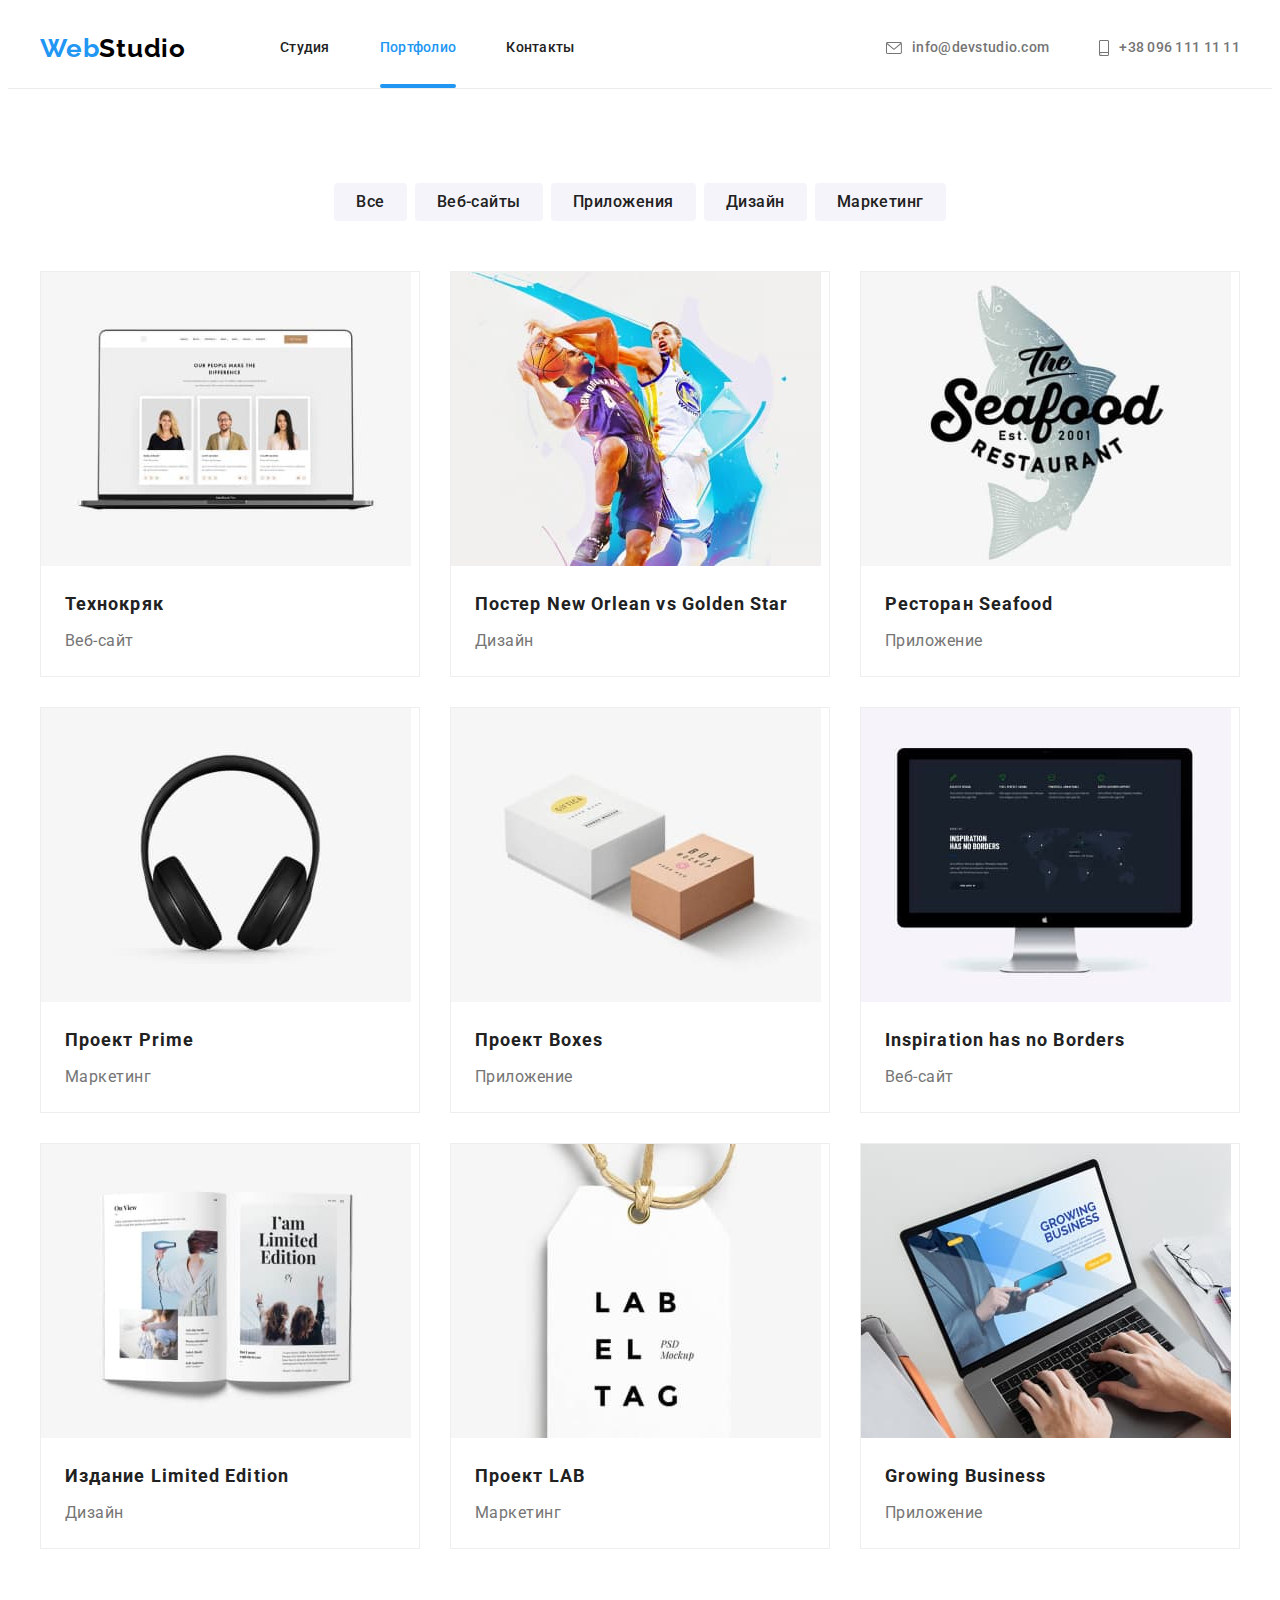
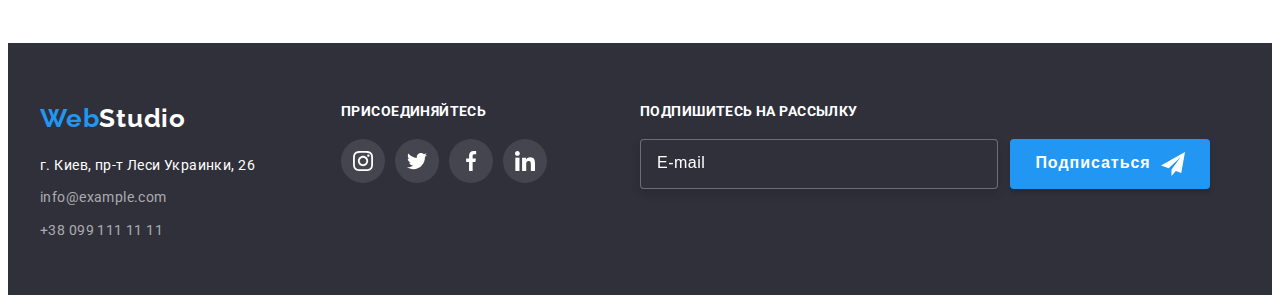
==== portfolio.html @ 01ce0e58 "перенесены данные с ДЗ 7 и добавлены изображения" ====
<!DOCTYPE html>
<html lang="ru">
  <head>
    <meta charset="UTF-8" />
    <meta http-equiv="X-UA-Compatible" content="IE=edge" />
    <meta name="viewport" content="width=device-width, initial-scale=1.0" />
    <title lang="en">WebStudio</title>
    <link rel="preconnect" href="https://fonts.gstatic.com" />
    <link
      href="https://fonts.googleapis.com/css2?family=Raleway:wght@700&family=Roboto:wght@400;500;700;900&display=swap"
      rel="stylesheet"
    />
    <link
      rel="stylesheet"
      href="https://cdnjs.cloudflare.com/ajax/libs/modern-normalize/1.0.0/modern-normalize.min.css"
      integrity="sha512-ISS7cAi1PEhQ8jnbJpJZMd29NlhNj4AWYyLOSp2CE/CsHxTCu+r+t0D2yoJudVrd0/8fTVPUVDzY5Tvli75u/g=="
      crossorigin="anonymous"
    />
    <link rel="stylesheet" href="./css/main.min.css">
  </head>
  <body>
    <!-- HEADER -->
    <header class="header">
      <div class="container header__container">
        <nav class="header__nav">
          <a class="logo header__logo link" href="./index.html" lang="en"
            ><span class="logo__first-part">Web</span>Studio</a
          >
          <ul class="menu">
            <li class="menu__item list">
              <a class="menu__link link" href="./index.html">Студия</a>
            </li>
            <li class="menu__item list">
              <a class="menu__link link current" href="./portfolio.html"
                >Портфолио</a
              >
            </li>
            <li class="menu__item list">
              <a class="menu__link link" href="#">Контакты</a>
            </li>
          </ul>
        </nav>
        <ul class="header__contact">
          <li class="header__contact-item list">
            <a class="header__contact-link link" href="mailto:info@devstudio.com">
              <svg class="header__contact-icon envelope">
                <use href="./images/icons.svg#envelope"></use>
              </svg>
              info@devstudio.com</a
            >
          </li>
          <li class="header__contact-item list">
            <a class="header__contact-link link" href="tel:+380961111111">
              <svg class="header__contact-icon smartphone">
                <use href="./images/icons.svg#smartphone"></use>
              </svg>
              +38 096 111 11 11</a
            >
          </li>
        </ul>
      </div>
    </header>

    <main>
      <!--PORTFOLIO-->
      <section class="portfolio section">
        <div class="container">
          <h2 class="visually-hidden">Портфолио</h2>
          <ul class="portfolio__filter list">
            <li class="portfolio__item">
              <button class="portfolio__button" type="button">Все</button>
            </li>
            <li class="portfolio__item">
              <button class="portfolio__button" type="button">Веб-сайты</button>
            </li>
            <li class="portfolio__item">
              <button class="portfolio__button" type="button">Приложения</button>
            </li>
            <li class="portfolio__item">
              <button class="portfolio__button" type="button">Дизайн</button>
            </li>
            <li class="portfolio__item">
              <button class="portfolio__button" type="button">Маркетинг</button>
            </li>
          </ul>

          <ul class="portfolio__portfolio-list list">
            <li class="portfolio__portfolio-item">
              <a href="#" class="potfolio__potfolio-link-wrapper link">
                <div class="potfolio__portfolio-img-wrapper">
                  <img
                    class="potfolio__portfolio-image"
                    src="./images/portfolio/portfolio-1.jpg"
                    alt="Фото сотрудников"
                  />
                  <p class="portfolio__overlay-portfolio">
                    Технокряк это современная площадка распространения
                    коронавируса. Компании используют эту платформу для
                    цифрового шпионажа и атак на защищённые сервера конкурентов
                  </p>
                </div>
                <div class="portfolio__portfolio-content">
                  <h3 class="portfolio__portfolio-title">Технокряк</h3>
                  <p class="portfolio__description">Веб-сайт</p>
                </div>
              </a>
            </li>
            <li class="portfolio__portfolio-item">
              <a href="#" class="potfolio__potfolio-link-wrapper link">
                <div class="potfolio__portfolio-img-wrapper">
                  <img
                    class="potfolio__portfolio-image"
                    src="./images/portfolio/portfolio-2.jpg"
                    alt="Двое парней играют в баскетбол"
                  />
                  <p class="portfolio__overlay-portfolio">
                    Технокряк это современная площадка распространения
                    коронавируса. Компании используют эту платформу для
                    цифрового шпионажа и атак на защищённые сервера конкурентов
                  </p>
                </div>
                <div class="portfolio__portfolio-content">
                  <h3 class="portfolio__portfolio-title">
                    Постер <span lang="en">New Orlean vs Golden Star</span>
                  </h3>
                  <p class="portfolio__description">Дизайн</p>
                </div>
              </a>
            </li>
            <li class="portfolio__portfolio-item">
              <a href="#" class="potfolio__potfolio-link-wrapper link">
                <div class="potfolio__portfolio-img-wrapper">
                  <img
                    class="potfolio__portfolio-image"
                    src="./images/portfolio/portfolio-3.jpg"
                    alt="Рыба"
                  />
                  <p class="portfolio__overlay-portfolio">
                    Технокряк это современная площадка распространения
                    коронавируса. Компании используют эту платформу для
                    цифрового шпионажа и атак на защищённые сервера конкурентов
                  </p>
                </div>
                <div class="portfolio__portfolio-content">
                  <h3 class="portfolio__portfolio-title">
                    Ресторан <span lang="en">Seafood</span>
                  </h3>
                  <p class="portfolio__description">Приложение</p>
                </div>
              </a>
            </li>
            <li class="portfolio__portfolio-item">
              <a href="#" class="potfolio__potfolio-link-wrapper link">
                <div class="potfolio__portfolio-img-wrapper">
                  <img
                    class="potfolio__portfolio-image"
                    src="./images/portfolio/portfolio-4.jpg"
                    alt="Наушники"
                  />
                  <p class="portfolio__overlay-portfolio">
                    Технокряк это современная площадка распространения
                    коронавируса. Компании используют эту платформу для
                    цифрового шпионажа и атак на защищённые сервера конкурентов
                  </p>
                </div>
                <div class="portfolio__portfolio-content">
                  <h3 class="portfolio__portfolio-title">
                    Проект <span lang="en">Prime</span>
                  </h3>
                  <p class="portfolio__description">Маркетинг</p>
                </div>
              </a>
            </li>
            <li class="portfolio__portfolio-item">
              <a href="#" class="potfolio__potfolio-link-wrapper link">
                <div class="potfolio__portfolio-img-wrapper">
                  <img
                    class="potfolio__portfolio-image"
                    src="./images/portfolio/portfolio-5.jpg"
                    alt="Коробки"
                  />
                  <p class="portfolio__overlay-portfolio">
                    Технокряк это современная площадка распространения
                    коронавируса. Компании используют эту платформу для
                    цифрового шпионажа и атак на защищённые сервера конкурентов
                  </p>
                </div>
                <div class="portfolio__portfolio-content">
                  <h3 class="portfolio__portfolio-title">
                    Проект <span lang="en">Boxes</span>
                  </h3>
                  <p class="portfolio__description">Приложение</p>
                </div>
              </a>
            </li>
            <li class="portfolio__portfolio-item">
              <a href="#" class="potfolio__potfolio-link-wrapper link">
                <div class="potfolio__portfolio-img-wrapper">
                  <img
                    class="potfolio__portfolio-image"
                    src="./images/portfolio/portfolio-6.jpg"
                    alt="Монитор"
                  />
                  <p class="portfolio__overlay-portfolio">
                    Технокряк это современная площадка распространения
                    коронавируса. Компании используют эту платформу для
                    цифрового шпионажа и атак на защищённые сервера конкурентов
                  </p>
                </div>
                <div class="portfolio__portfolio-content">
                  <h3 class="portfolio__portfolio-title" lang="en">
                    Inspiration has no Borders
                  </h3>
                  <p class="portfolio__description">Веб-сайт</p>
                </div>
              </a>
            </li>
            <li class="portfolio__portfolio-item">
              <a href="#" class="potfolio__potfolio-link-wrapper link">
                <div class="potfolio__portfolio-img-wrapper">
                  <img
                    class="potfolio__portfolio-image"
                    src="./images/portfolio/portfolio-7.jpg"
                    alt="Открытая книга"
                  />
                  <p class="portfolio__overlay-portfolio">
                    Технокряк это современная площадка распространения
                    коронавируса. Компании используют эту платформу для
                    цифрового шпионажа и атак на защищённые сервера конкурентов
                  </p>
                </div>
                <div class="portfolio__portfolio-content">
                  <h3 class="portfolio__portfolio-title">
                    Издание <span lang="en">Limited Edition</span>
                  </h3>
                  <p class="portfolio__description">Дизайн</p>
                </div>
              </a>
            </li>
            <li class="portfolio__portfolio-item">
              <a href="#" class="potfolio__potfolio-link-wrapper link">
                <div class="potfolio__portfolio-img-wrapper">
                  <img
                    class="potfolio__portfolio-image"
                    src="./images/portfolio/portfolio-8.jpg"
                    alt="Бирка"
                  />
                  <p class="portfolio__overlay-portfolio">
                    Технокряк это современная площадка распространения
                    коронавируса. Компании используют эту платформу для
                    цифрового шпионажа и атак на защищённые сервера конкурентов
                  </p>
                </div>
                <div class="portfolio__portfolio-content">
                  <h3 class="portfolio__portfolio-title">
                    Проект <span lang="en">LAB</span>
                  </h3>
                  <p class="portfolio__description">Маркетинг</p>
                </div>
              </a>
            </li>
            <li class="portfolio__portfolio-item">
              <a href="#" class="potfolio__potfolio-link-wrapper link">
                <div class="potfolio__portfolio-img-wrapper">
                  <img
                    class="potfolio__portfolio-image"
                    src="./images/portfolio/portfolio-9.jpg"
                    alt="Ноутбук"
                  />
                  <p class="portfolio__overlay-portfolio">
                    Технокряк это современная площадка распространения
                    коронавируса. Компании используют эту платформу для
                    цифрового шпионажа и атак на защищённые сервера конкурентов
                  </p>
                </div>
                <div class="portfolio__portfolio-content">
                  <h3 class="portfolio__portfolio-title" lang="en">
                    Growing Business
                  </h3>
                  <p class="portfolio__description">Приложение</p>
                </div>
              </a>
            </li>
          </ul>
        </div>
      </section>
    </main>

    <!--FOOTER-->
    <footer class="footer">
      <div class="container footer__container">
        <div class="footer__contact">
          <a class="logo footer__logo link" href="./index.html" lang="en"
            ><span class="logo__first-part">Web</span>Studio</a
          >
          <address class="footer__address">
            <ul class="footer__contact-list">
              <li class="footer__item list">
                <a
                  class="footer__link link footer__contact-color"
                  href="https://goo.gl/maps/uwmR4bDLLU36MTBo9"
                  target="_blank"
                  rel="noopener noreferrer"
                  >г. Киев, пр-т Леси Украинки, 26</a
                >
              </li>
              <li class="footer__item list">
                <a class="footer__link link" href="mailto:info@example.com"
                  >info@example.com</a
                >
              </li>
              <li class="footer__item list">
                <a class="footer__link link" href="tel:+380991111111"
                  >+38 099 111 11 11</a
                >
              </li>
            </ul>
          </address>
        </div>
        <div class="appeal">
          <h3 class="appeal__tittle">присоединяйтесь</h3>
          <ul class="appeal__list list">
            <li class="appeal__item">
              <a class="appeal__link link" href="">
                <svg class="appeal__social-icon">
                  <use href="./images/icons.svg#instagram"></use>
                </svg>
              </a>
            </li>
            <li class="appeal__item">
              <a class="appeal__link link" href="">
                <svg class="appeal__social-icon">
                  <use href="./images/icons.svg#twitter"></use>
                </svg>
              </a>
            </li>
            <li class="appeal__item">
              <a class="appeal__link link" href="">
                <svg class="appeal__social-icon">
                  <use href="./images/icons.svg#facebook"></use>
                </svg>
              </a>
            </li>
            <li class="appeal__item link">
              <a class="appeal__link" href="">
                <svg class="appeal__social-icon">
                  <use href="./images/icons.svg#linkedin"></use>
                </svg>
              </a>
            </li>
          </ul>
        </div>
        <form action="#" class="footer__footer-form">
          <p class="footer__form-head">Подпишитесь на рассылку</p>
          <div class="footer__form-position">
            <label class="footer__form-field">
              <input
                type="email"
                name="email"
                class="footer__form-input"
                placeholder="E-mail"
              />
            </label>
            <button type="submit" class="footer__form-btn">Подписаться</button>
          </div>
        </form>
      </div>
    </footer>
  </body>
</html>
---- css/main.min.css ----
:root{--main-font: "Roboto", sans-serif;--secondary-font: "Raleway", sans-serif;--accent-color: #2196f3;--main-grey-color: #757575;--main-black-color: #212121;--main-white-color:  #ffffff;--gap-card-set: 30px;--duration: 250ms;--timing-function: cubic-bezier(0.4, 0, 0.2, 1)}.visually-hidden{position:absolute !important;clip:rect(1px 1px 1px 1px);clip:rect(1px, 1px, 1px, 1px);padding:0 !important;border:0 !important;height:1px !important;width:1px !important;overflow:hidden}h1,h2,h3,h4,h5,h6,p{margin-top:0;margin-bottom:0}ul,ol{margin-top:0;margin-bottom:0;padding-left:0}img{display:block;max-width:100%;height:auto}.list{list-style:none}.link{text-decoration:none}body{font-family:var(--main-font)}.section{padding-top:94px;padding-bottom:94px}.container{width:1200px;padding-left:15px;padding-right:15px;margin:0 auto}.soc-networks{display:flex;justify-content:space-between;width:206px;height:44px;margin:auto}.soc-networks__link{display:flex;justify-content:center;align-items:center;width:44px;height:44px;background-color:var(--main-white-color);border-radius:50%;transition:background-color var(--duration) var(--timing-function)}.soc-networks__link:hover,.soc-networks__link:focus{background-color:var(--accent-color)}.soc-networks__icon{width:20px;height:20px;fill:#afb1b8;transition:fill var(--duration) var(--timing-function)}.soc-networks__link:hover .soc-networks__icon,.soc-networks__link:focus .soc-networks__icon{fill:var(--main-white-color)}.title{font-weight:700;font-size:36px;line-height:1.16;text-align:center;letter-spacing:0.03em;color:var(--main-black-color);margin-bottom:50px}.backdrop{position:fixed;top:0;left:0;width:100%;height:100%;background-color:rgba(0,0,0,0.2);z-index:100;transition:opacity var(--duration) var(--timing-function),visibility var(--duration) var(--timing-function)}.is-hidden{opacity:0;visibility:hidden;pointer-events:none}.modal{position:absolute;top:50%;left:50%;transform:translate(-50%, -50%);width:528px;background-color:var(--main-white-color);box-shadow:0px 1px 3px rgba(0,0,0,0.12),0px 1px 1px rgba(0,0,0,0.14),0px 2px 1px rgba(0,0,0,0.2);border-radius:4px;padding:40px}.modal__close-btn{position:absolute;width:30px;height:30px;top:8px;right:8px;padding:0;background-color:var(--main-white-color);border:1px solid rgba(0,0,0,0.1);border-radius:50%;box-sizing:border-box}.modal_close-btn-icon{position:absolute;top:5px;right:5px;width:18px;height:18px;padding:0;cursor:pointer}.modal_close-btn-icon:hover{fill:var(--accent-color)}.modal-form{display:flex;flex-direction:column}.modal-form__head{font-weight:700;font-size:20px;line-height:23px;text-align:center;letter-spacing:0.03em;margin-bottom:12px}.modal-form__field{font-weight:400;font-size:12px;line-height:14px;letter-spacing:0.01em;color:var(--main-grey-color);margin-bottom:10px}.modal-form__input-wrapper{position:relative;display:block;margin-top:4px}.modal-form__input{width:100%;height:40px;border:1px solid rgba(33,33,33,0.2);box-sizing:border-box;border-radius:4px;padding-left:41px;transition:border-color var(--duration) var(--timing-function)}.modal-form__input:focus{border-color:var(--accent-color);outline:none}.modal-form__icon{position:absolute;top:50%;left:12px;transform:translateY(-50%);display:block;width:18px;height:18px;transition:fill var(--duration) var(--timing-function)}.modal-form__input:focus+.modal-form__icon{fill:var(--accent-color)}.modal-form__coment{width:100%;height:120px;border:1px solid rgba(33,33,33,0.2);box-sizing:border-box;border-radius:4px;padding:12px 16px;margin-top:4px;resize:none}.modal-form__coment::placeholder{font-weight:400;font-size:14px;line-height:16px;letter-spacing:0.01em;color:rgba(117,117,117,0.5)}.modal-form__coment:focus{outline:none;border-color:var(--accent-color)}.modal-form__checkbox-policy{font-weight:400;font-size:14px;line-height:24px;letter-spacing:0.03em;color:var(--main-grey-color);margin-top:10px}.modal-form__checkbox-policy::before{display:inline-block;vertical-align:middle;content:"";width:15px;height:15px;cursor:pointer;border:2px solid #212121;border-radius:2px;box-sizing:border-box}.modal-form__checkbox:checked+.modal-form__checkbox-policy::before{border:none;background-image:url("../images/icon-check.svg");background-position:50% 50%;border-radius:2px solid var(--accent-color)}.modal-form__checkbox-policy::before,.modal-form__checkbox-policy{display:inline-flex;align-items:center;justify-content:space-evenly}.modal-form__policy-link{color:var(--accent-color)}.modal-form__btn{align-self:center;width:200px;height:50px;margin-top:30px;background-color:#2196f3;box-shadow:0px 4px 4px rgba(0,0,0,0.15);border-radius:4px;border:none;color:var(--main-white-color);font-weight:700;font-size:16px;line-height:30px;align-items:center;text-align:center;letter-spacing:0.06em;cursor:pointer;transition:background-color var(--duration) var(--timing-function)}.modal-form__btn:hover,.modal-form__btn:focus{background-color:#188ce8}.logo{font-family:var(--secondary-font);font-weight:700;font-size:26px;line-height:1.19;letter-spacing:0.03em}.logo__first-part{color:#2196f3}.menu{display:flex}.menu__item:not(:last-child){margin-right:50px}.menu__link{font-weight:500;font-size:14px;line-height:1.14;letter-spacing:0.02em;color:var(--main-black-color);position:relative;display:block;padding-top:32px;padding-bottom:32px;transition:color var(--duration) var(--timing-function)}.menu__link:hover,.menu__link:focus{color:var(--accent-color)}.menu__link.current::after{content:"";position:absolute;left:0;bottom:0;display:block;width:100%;height:4px;background-color:var(--accent-color);border-radius:2px}.current{color:var(--accent-color)}.appeal__tittle{font-family:var(--main-font);font-weight:700;font-size:14px;line-height:16px;letter-spacing:0.03em;text-transform:uppercase;color:var(--main-white-color);margin-bottom:20px}.appeal__list{display:flex}.appeal__item{display:flex;justify-content:center;align-items:center;border-radius:50%}.appeal__item:not(:last-child){margin-right:10px}.appeal__link{display:flex;justify-content:center;align-items:center;width:44px;height:44px;background:rgba(255,255,255,0.1);border-radius:50%;transition:background-color var(--duration) var(--timing-function)}.appeal__link:hover,.appeal__link:focus{cursor:pointer;background-color:var(--accent-color)}.appeal__social-icon{display:flex;width:20px;height:20px;justify-content:center;align-items:center;fill:var(--main-white-color)}.overlay{max-width:1600px;height:600px;margin-left:auto;margin-right:auto;background-color:#c4c4c4;background-image:linear-gradient(to right, rgba(47,48,58,0.4), rgba(47,48,58,0.4)),url(../images/hero/bg.jpg);background-repeat:no-repeat;background-size:cover}.button__modal-btn{padding:10px 32px;border-radius:4px;font-weight:700;font-size:16px;line-height:1.87;letter-spacing:0.06em;background-color:#2196f3;color:var(--main-white-color);cursor:pointer;border:#2196f3;box-shadow:0px 4px 4px rgba(0,0,0,0.15);transition:background-color var(--duration) var(--timing-function)}.button__modal-btn:hover,.button__modal-btn:focus{background-color:#188ce8}.header{border-bottom:1px solid #ececec}.header__container{display:flex;align-items:center;justify-content:space-between}.header__nav{display:flex;align-items:center}.header__logo{color:#000000;margin-right:94px}.header__contact{display:flex;align-items:center}.header__contact-item{display:flex;justify-content:center;align-items:center}.header__contact-item:not(:last-child){margin-right:50px}.header__contact-link{display:flex;justify-content:center;align-items:center;font-weight:500;font-size:14px;line-height:1.4;letter-spacing:0.02em;color:var(--main-grey-color);transition:color var(--duration) var(--timing-function)}.header__contact-link:hover,.header__contact-link:focus{color:var(--accent-color)}.header__contact-icon{fill:var(--main-grey-color);margin-right:10px;transition:fill var(--duration) var(--timing-function)}.header__contact-icon:hover,.header__contact-icon:focus{fill:var(--accent-color)}.header__contact-link:hover .header__contact-icon,.header__contact-link:focus .header__contact-icon{fill:var(--accent-color)}.envelope{width:16px;height:12px;fill:currentColor}.smartphone{width:10px;height:16px;fill:currentColor}.hero{text-align:center;padding-top:200px;padding-bottom:200px}.hero__title{font-weight:900;font-size:44px;line-height:1.36;text-align:center;letter-spacing:0.06em;color:var(--main-white-color);text-transform:uppercase;margin-bottom:30px}.advantage{padding-bottom:0}.advantage__list{display:flex}.advantage__item{width:270px}.advantage__item:not(:last-child){margin-right:30px}.advantage__icon-border{padding:25px 100px;width:270px;height:120px;background:#f5f4fa;border-radius:4px;margin-bottom:30px}.advantage__icon{width:70px;height:70px}.advantage__title{font-size:14px;line-height:1.42;letter-spacing:0.03em;text-transform:uppercase;color:var(--main-black-color);margin-bottom:10px}.advantage__description{font-size:14px;line-height:1.71;letter-spacing:0.03em;color:var(--main-grey-color)}.doing__list{display:flex;justify-content:center;margin-right:calc(- 1 * var(--gap-card-set))}.doing__item{margin-right:var(--gap-card-set)}.doing__image-wrapper{position:relative}.doing__overlay-wrapper{position:absolute;bottom:0;left:0;width:100%;height:70px;background-color:rgba(47,48,58,0.8)}.doing__overlay{position:absolute;width:100%;height:100%;padding-top:27px;padding-bottom:27px;font-family:var(--main-font);font-weight:700;font-size:14px;line-height:16px;text-align:center;letter-spacing:0.03em;text-transform:uppercase;color:var(--main-white-color)}.team{background:#f5f4fa}.team__list{display:flex;margin-right:calc(- 1 * var(--gap-card-set))}.team__item{width:270px;height:428px;flex-basis:calc(100% / 4 - var(--gap-card-set));margin-right:var(--gap-card-set);background:var(--main-white-color);box-shadow:0px 1px 3px rgba(0,0,0,0.12),0px 1px 1px rgba(0,0,0,0.14),0px 2px 1px rgba(0,0,0,0.2);border-radius:0px 0px 4px 4px}.team__content{padding-top:30px;padding-bottom:30px}.team__title{font-weight:500;font-size:16px;line-height:1.18;letter-spacing:0.03em;color:var(--main-black-color);margin-bottom:10px;text-align:center}.team__position{font-weight:400;font-size:16px;line-height:1.18;letter-spacing:0.03em;color:var(--main-grey-color);text-align:center;margin-bottom:16px}.customers__list{display:flex}.customers__item:not(:last-child){margin-right:30px}.customers__link{display:flex;align-items:center;justify-content:center;width:170px;height:92px;border:1px solid #afb1b8;box-sizing:border-box;border-radius:4px;transition:border 250ms cubic-bezier(0.4, 0, 0.2, 1)}.customers__link:hover,.customers__link:focus{border:1px solid var(--accent-color)}.customers__link:focus{outline:none}.customers__icon{width:106px;height:60px;fill:#afb1b8;transition:fill var(--duration) var(--timing-function)}.customers__icon:hover,.customers__icon:focus{fill:var(--accent-color)}.customers__link:hover .customers__icon,.customers__link:focus .customers__icon{fill:var(--accent-color)}.footer{padding-top:60px;padding-bottom:60px;background:#2f303a}.footer__item:not(:last-child){margin-bottom:9px}.footer__container{display:flex;flex-wrap:nowrap}.footer__logo{color:var(--main-white-color)}.footer__address{width:231px;height:81px;margin-top:20px;margin-right:70px}.footer__footer-form{margin-left:93px}.footer__form-head{font-weight:700;font-size:14px;line-height:16px;letter-spacing:0.03em;text-transform:uppercase;color:var(--main-white-color);margin-bottom:20px}.footer__form-position{display:inline-flex;align-items:center}.footer__form-input{width:358px;height:50px;border:1px solid rgba(255,255,255,0.3);box-sizing:border-box;filter:drop-shadow(0px 4px 4px rgba(0,0,0,0.15));border-radius:4px;padding:15px 16px;background-color:#2f303a;margin-right:12px}.footer__form-input::placeholder{font-weight:400;font-size:16px;letter-spacing:0.03em;color:#fff}.footer__form-btn{width:200px;height:50px;background:#2196f3;box-shadow:0px 4px 4px rgba(0,0,0,0.15);border-radius:4px;border:none;font-weight:700;font-size:16px;letter-spacing:0.06em;color:var(--main-white-color);cursor:pointer;align-items:center;text-align:center;padding-top:10px;padding-bottom:10px}.footer__form-btn::after{display:inline-block;vertical-align:middle;content:"";width:24px;height:24px;margin-left:10px;background-image:url("../images/icon-send.svg")}.footer__link{font-style:normal;font-weight:400;font-size:14px;line-height:1.71;letter-spacing:0.03em;color:rgba(255,255,255,0.6)}.footer__contact-color{color:var(--main-white-color)}.portfolio__filter{display:flex;justify-content:center;margin-bottom:50px}.portfolio__item:not(:last-child){margin-right:8px}.portfolio__button{padding:6px 22px;font-family:var(--main-font);font-weight:500;font-size:16px;line-height:1.62;text-align:center;letter-spacing:0.03em;color:var(--main-black-color);cursor:pointer;background:#f5f4fa;border-radius:4px;border:var(--main-grey-color);transition:color var(--duration) var(--timing-function),background-color var(--duration) var(--timing-function)}.portfolio__button:hover,.portfolio__button:focus{background-color:var(--accent-color);color:var(--main-white-color);box-shadow:0px 3px 1px rgba(0,0,0,0.1),0px 1px 2px rgba(0,0,0,0.08),0px 2px 2px rgba(0,0,0,0.12);border-radius:4px}.portfolio__button:active{background-color:var(--accent-color);color:var(--main-white-color)}.portfolio__portfolio-list{display:flex;flex-wrap:wrap;margin-right:-30px;margin-bottom:-30px}.portfolio__portfolio-item{flex-basis:calc((100% - 90px) / 3);margin-right:30px;margin-bottom:30px;background:var(--main-white-color);border:1px solid #eeeeee;box-sizing:border-box;transition:box-shadow var(--duration) var(--timing-function)}.portfolio__portfolio-item:hover,.portfolio__portfolio-item:focus{box-shadow:0px 1px 1px rgba(0,0,0,0.12),0px 4px 4px rgba(0,0,0,0.06),1px 4px 6px rgba(0,0,0,0.16);cursor:pointer}.potfolio__portfolio-img-wrapper{position:relative;overflow:hidden}.potfolio__portfolio-image{width:370px;height:294px}.portfolio__overlay-portfolio{position:absolute;top:0;left:0;width:100%;height:100%;color:var(--main-white-color);font-size:18px;line-height:28px;letter-spacing:0.03em;padding:63px 24px;background-color:rgba(33,150,243,0.9);transform:translateY(100%);transition:transform var(--duration) var(--timing-function)}.potfolio__potfolio-link-wrapper:hover .portfolio__overlay-portfolio,.potfolio__potfolio-link-wrapper:focus .portfolio__overlay-portfolio{transform:translateY(0%)}.portfolio__portfolio-content{padding:20px 24px}.portfolio__portfolio-title{font-weight:700;font-size:18px;line-height:2;letter-spacing:0.06em;color:var(--main-black-color);margin-bottom:4px}.portfolio__description{font-weight:400;font-size:16px;line-height:1.87;letter-spacing:0.03em;color:var(--main-grey-color)}
/*# sourceMappingURL=main.min.css.map */
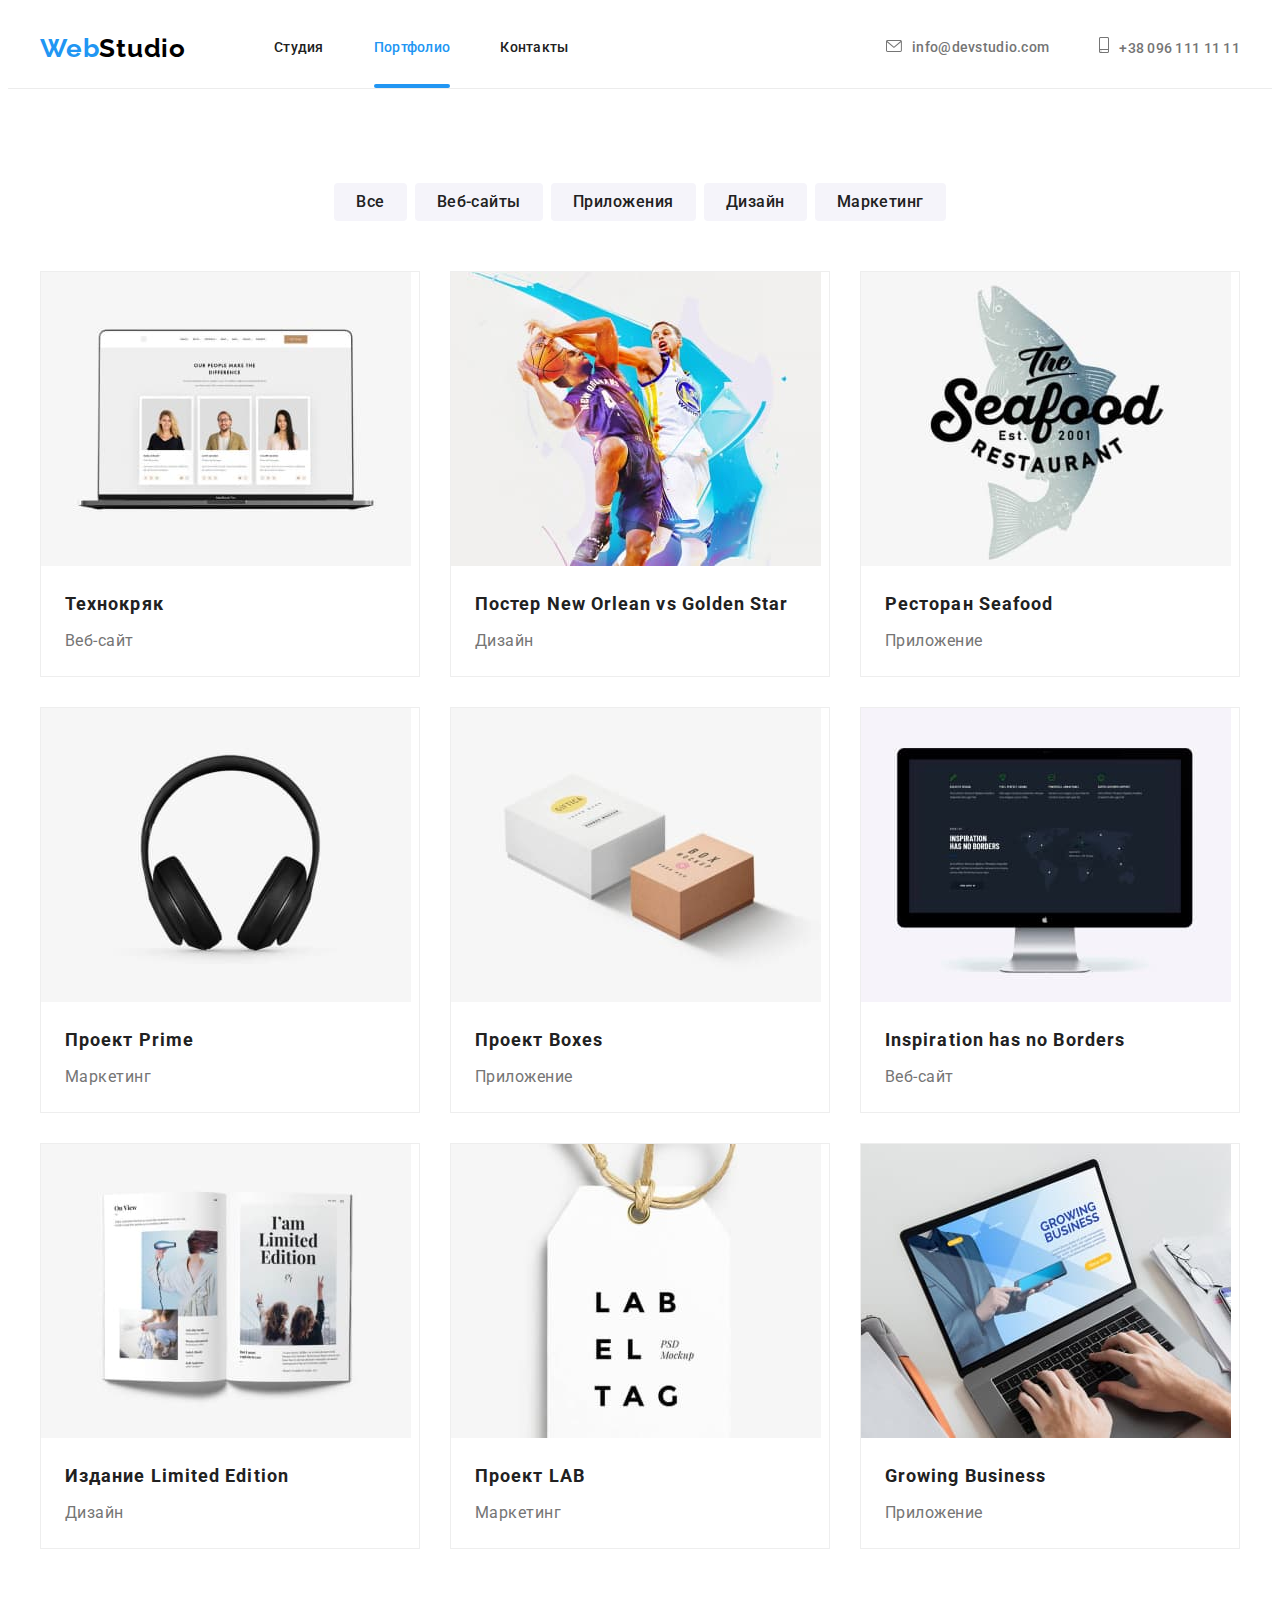
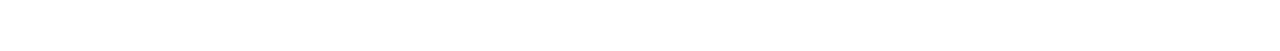
==== commit 341277b6: "Header секция" ====
--- a/portfolio.html
+++ b/portfolio.html
@@ -31,25 +31,31 @@
               <a class="menu__link link" href="./index.html">Студия</a>
             </li>
             <li class="menu__item list">
-              <a class="menu__link link current" href="./portfolio.html"
-                >Портфолио</a
-              >
+              <a class="menu__link link current" href="./portfolio.html">Портфолио</a>
             </li>
             <li class="menu__item list">
               <a class="menu__link link" href="#">Контакты</a>
             </li>
           </ul>
         </nav>
+        <button type="button" class="header_burger-menu-btn" data-menu-button>
+          <svg class="header_burger-menu-icon">
+            <use href="./images/icons.svg#burger-menu"></use>
+          </svg>
+        </button>
         <ul class="header__contact">
-          <li class="header__contact-item list">
-            <a class="header__contact-link link" href="mailto:info@devstudio.com">
+          <li class="header__contact-item  list">
+            <a
+              class="header__contact-link link"
+              href="mailto:info@devstudio.com"
+            >
               <svg class="header__contact-icon envelope">
                 <use href="./images/icons.svg#envelope"></use>
               </svg>
               info@devstudio.com</a
             >
           </li>
-          <li class="header__contact-item list">
+          <li class="header__contact-item indent list">
             <a class="header__contact-link link" href="tel:+380961111111">
               <svg class="header__contact-icon smartphone">
                 <use href="./images/icons.svg#smartphone"></use>
@@ -58,6 +64,60 @@
             >
           </li>
         </ul>
+      </div>
+      <div class="mobile-menu" data-menu>
+        <div class=" container mobile-menu_container">
+          <button class="mobile-menu_close-btn" data-menu-close>
+            <svg class="modal_close-btn-icon mobile-menu_close-btn-icon">
+            <use href="./images/icons.svg#icon-close-black"></use>
+          </svg>
+          </button>
+          <ul class="mobile-menu_nav">
+            <li class="mobile-menu_item list">
+              <a class="mobile-menu_link link" href="">Студия</a>
+            </li>
+            <li class="mobile-menu_item list">
+              <a class="mobile-menu_link link current" href="">Портфолио</a>
+            </li>
+            <li class="mobile-menu_item list">
+              <a class="mobile-menu_link link" href="">Контакты</a>
+            </li>
+          </ul>
+          <ul class="mobile-menu_contact">
+            <li class="mobile-menu_contact-item list">
+              <a class="mobile-menu_contact-link mobile link" href="">
+                +38 096 111 11 11
+              </a>
+            </li>
+            <li class="mobile-menu_contact-item list">
+              <a class="mobile-menu_contact-link email link" href="">
+                info@devstudio.com
+              </a>
+            </li>
+          </ul>
+          <ul class="mobile-menu_soc-networks">
+            <li class="mobile-menu_soc-networks-item list">
+              <a href="" class="mobile-menu_soc-networks-link liner link">
+                Instagram
+              </a>
+            </li>
+            <li class="mobile-menu_soc-networks-item list">
+              <a href="" class="mobile-menu_soc-networks-link liner link">
+                Twitter
+              </a>
+            </li>
+            <li class="mobile-menu_soc-networks-item list">
+              <a href="" class="mobile-menu_soc-networks-link liner link">
+                Facebook
+              </a>
+            </li>
+            <li class="mobile-menu_soc-networks-item list">
+              <a href="" class="mobile-menu_soc-networks-link link">
+                LinkedIn
+              </a>
+            </li>
+          </ul>
+        </div>
       </div>
     </header>
 
@@ -287,7 +347,7 @@
     </main>
 
     <!--FOOTER-->
-    <footer class="footer">
+    <!-- <footer class="footer">
       <div class="container footer__container">
         <div class="footer__contact">
           <a class="logo footer__logo link" href="./index.html" lang="en"
@@ -365,6 +425,6 @@
           </div>
         </form>
       </div>
-    </footer>
+    </footer> -->
   </body>
 </html>--- a/css/main.min.css
+++ b/css/main.min.css
@@ -1,2 +1,2 @@
-:root{--main-font: "Roboto", sans-serif;--secondary-font: "Raleway", sans-serif;--accent-color: #2196f3;--main-grey-color: #757575;--main-black-color: #212121;--main-white-color:  #ffffff;--gap-card-set: 30px;--duration: 250ms;--timing-function: cubic-bezier(0.4, 0, 0.2, 1)}.visually-hidden{position:absolute !important;clip:rect(1px 1px 1px 1px);clip:rect(1px, 1px, 1px, 1px);padding:0 !important;border:0 !important;height:1px !important;width:1px !important;overflow:hidden}h1,h2,h3,h4,h5,h6,p{margin-top:0;margin-bottom:0}ul,ol{margin-top:0;margin-bottom:0;padding-left:0}img{display:block;max-width:100%;height:auto}.list{list-style:none}.link{text-decoration:none}body{font-family:var(--main-font)}.section{padding-top:94px;padding-bottom:94px}.container{width:1200px;padding-left:15px;padding-right:15px;margin:0 auto}.soc-networks{display:flex;justify-content:space-between;width:206px;height:44px;margin:auto}.soc-networks__link{display:flex;justify-content:center;align-items:center;width:44px;height:44px;background-color:var(--main-white-color);border-radius:50%;transition:background-color var(--duration) var(--timing-function)}.soc-networks__link:hover,.soc-networks__link:focus{background-color:var(--accent-color)}.soc-networks__icon{width:20px;height:20px;fill:#afb1b8;transition:fill var(--duration) var(--timing-function)}.soc-networks__link:hover .soc-networks__icon,.soc-networks__link:focus .soc-networks__icon{fill:var(--main-white-color)}.title{font-weight:700;font-size:36px;line-height:1.16;text-align:center;letter-spacing:0.03em;color:var(--main-black-color);margin-bottom:50px}.backdrop{position:fixed;top:0;left:0;width:100%;height:100%;background-color:rgba(0,0,0,0.2);z-index:100;transition:opacity var(--duration) var(--timing-function),visibility var(--duration) var(--timing-function)}.is-hidden{opacity:0;visibility:hidden;pointer-events:none}.modal{position:absolute;top:50%;left:50%;transform:translate(-50%, -50%);width:528px;background-color:var(--main-white-color);box-shadow:0px 1px 3px rgba(0,0,0,0.12),0px 1px 1px rgba(0,0,0,0.14),0px 2px 1px rgba(0,0,0,0.2);border-radius:4px;padding:40px}.modal__close-btn{position:absolute;width:30px;height:30px;top:8px;right:8px;padding:0;background-color:var(--main-white-color);border:1px solid rgba(0,0,0,0.1);border-radius:50%;box-sizing:border-box}.modal_close-btn-icon{position:absolute;top:5px;right:5px;width:18px;height:18px;padding:0;cursor:pointer}.modal_close-btn-icon:hover{fill:var(--accent-color)}.modal-form{display:flex;flex-direction:column}.modal-form__head{font-weight:700;font-size:20px;line-height:23px;text-align:center;letter-spacing:0.03em;margin-bottom:12px}.modal-form__field{font-weight:400;font-size:12px;line-height:14px;letter-spacing:0.01em;color:var(--main-grey-color);margin-bottom:10px}.modal-form__input-wrapper{position:relative;display:block;margin-top:4px}.modal-form__input{width:100%;height:40px;border:1px solid rgba(33,33,33,0.2);box-sizing:border-box;border-radius:4px;padding-left:41px;transition:border-color var(--duration) var(--timing-function)}.modal-form__input:focus{border-color:var(--accent-color);outline:none}.modal-form__icon{position:absolute;top:50%;left:12px;transform:translateY(-50%);display:block;width:18px;height:18px;transition:fill var(--duration) var(--timing-function)}.modal-form__input:focus+.modal-form__icon{fill:var(--accent-color)}.modal-form__coment{width:100%;height:120px;border:1px solid rgba(33,33,33,0.2);box-sizing:border-box;border-radius:4px;padding:12px 16px;margin-top:4px;resize:none}.modal-form__coment::placeholder{font-weight:400;font-size:14px;line-height:16px;letter-spacing:0.01em;color:rgba(117,117,117,0.5)}.modal-form__coment:focus{outline:none;border-color:var(--accent-color)}.modal-form__checkbox-policy{font-weight:400;font-size:14px;line-height:24px;letter-spacing:0.03em;color:var(--main-grey-color);margin-top:10px}.modal-form__checkbox-policy::before{display:inline-block;vertical-align:middle;content:"";width:15px;height:15px;cursor:pointer;border:2px solid #212121;border-radius:2px;box-sizing:border-box}.modal-form__checkbox:checked+.modal-form__checkbox-policy::before{border:none;background-image:url("../images/icon-check.svg");background-position:50% 50%;border-radius:2px solid var(--accent-color)}.modal-form__checkbox-policy::before,.modal-form__checkbox-policy{display:inline-flex;align-items:center;justify-content:space-evenly}.modal-form__policy-link{color:var(--accent-color)}.modal-form__btn{align-self:center;width:200px;height:50px;margin-top:30px;background-color:#2196f3;box-shadow:0px 4px 4px rgba(0,0,0,0.15);border-radius:4px;border:none;color:var(--main-white-color);font-weight:700;font-size:16px;line-height:30px;align-items:center;text-align:center;letter-spacing:0.06em;cursor:pointer;transition:background-color var(--duration) var(--timing-function)}.modal-form__btn:hover,.modal-form__btn:focus{background-color:#188ce8}.logo{font-family:var(--secondary-font);font-weight:700;font-size:26px;line-height:1.19;letter-spacing:0.03em}.logo__first-part{color:#2196f3}.menu{display:flex}.menu__item:not(:last-child){margin-right:50px}.menu__link{font-weight:500;font-size:14px;line-height:1.14;letter-spacing:0.02em;color:var(--main-black-color);position:relative;display:block;padding-top:32px;padding-bottom:32px;transition:color var(--duration) var(--timing-function)}.menu__link:hover,.menu__link:focus{color:var(--accent-color)}.menu__link.current::after{content:"";position:absolute;left:0;bottom:0;display:block;width:100%;height:4px;background-color:var(--accent-color);border-radius:2px}.current{color:var(--accent-color)}.appeal__tittle{font-family:var(--main-font);font-weight:700;font-size:14px;line-height:16px;letter-spacing:0.03em;text-transform:uppercase;color:var(--main-white-color);margin-bottom:20px}.appeal__list{display:flex}.appeal__item{display:flex;justify-content:center;align-items:center;border-radius:50%}.appeal__item:not(:last-child){margin-right:10px}.appeal__link{display:flex;justify-content:center;align-items:center;width:44px;height:44px;background:rgba(255,255,255,0.1);border-radius:50%;transition:background-color var(--duration) var(--timing-function)}.appeal__link:hover,.appeal__link:focus{cursor:pointer;background-color:var(--accent-color)}.appeal__social-icon{display:flex;width:20px;height:20px;justify-content:center;align-items:center;fill:var(--main-white-color)}.overlay{max-width:1600px;height:600px;margin-left:auto;margin-right:auto;background-color:#c4c4c4;background-image:linear-gradient(to right, rgba(47,48,58,0.4), rgba(47,48,58,0.4)),url(../images/hero/bg.jpg);background-repeat:no-repeat;background-size:cover}.button__modal-btn{padding:10px 32px;border-radius:4px;font-weight:700;font-size:16px;line-height:1.87;letter-spacing:0.06em;background-color:#2196f3;color:var(--main-white-color);cursor:pointer;border:#2196f3;box-shadow:0px 4px 4px rgba(0,0,0,0.15);transition:background-color var(--duration) var(--timing-function)}.button__modal-btn:hover,.button__modal-btn:focus{background-color:#188ce8}.header{border-bottom:1px solid #ececec}.header__container{display:flex;align-items:center;justify-content:space-between}.header__nav{display:flex;align-items:center}.header__logo{color:#000000;margin-right:94px}.header__contact{display:flex;align-items:center}.header__contact-item{display:flex;justify-content:center;align-items:center}.header__contact-item:not(:last-child){margin-right:50px}.header__contact-link{display:flex;justify-content:center;align-items:center;font-weight:500;font-size:14px;line-height:1.4;letter-spacing:0.02em;color:var(--main-grey-color);transition:color var(--duration) var(--timing-function)}.header__contact-link:hover,.header__contact-link:focus{color:var(--accent-color)}.header__contact-icon{fill:var(--main-grey-color);margin-right:10px;transition:fill var(--duration) var(--timing-function)}.header__contact-icon:hover,.header__contact-icon:focus{fill:var(--accent-color)}.header__contact-link:hover .header__contact-icon,.header__contact-link:focus .header__contact-icon{fill:var(--accent-color)}.envelope{width:16px;height:12px;fill:currentColor}.smartphone{width:10px;height:16px;fill:currentColor}.hero{text-align:center;padding-top:200px;padding-bottom:200px}.hero__title{font-weight:900;font-size:44px;line-height:1.36;text-align:center;letter-spacing:0.06em;color:var(--main-white-color);text-transform:uppercase;margin-bottom:30px}.advantage{padding-bottom:0}.advantage__list{display:flex}.advantage__item{width:270px}.advantage__item:not(:last-child){margin-right:30px}.advantage__icon-border{padding:25px 100px;width:270px;height:120px;background:#f5f4fa;border-radius:4px;margin-bottom:30px}.advantage__icon{width:70px;height:70px}.advantage__title{font-size:14px;line-height:1.42;letter-spacing:0.03em;text-transform:uppercase;color:var(--main-black-color);margin-bottom:10px}.advantage__description{font-size:14px;line-height:1.71;letter-spacing:0.03em;color:var(--main-grey-color)}.doing__list{display:flex;justify-content:center;margin-right:calc(- 1 * var(--gap-card-set))}.doing__item{margin-right:var(--gap-card-set)}.doing__image-wrapper{position:relative}.doing__overlay-wrapper{position:absolute;bottom:0;left:0;width:100%;height:70px;background-color:rgba(47,48,58,0.8)}.doing__overlay{position:absolute;width:100%;height:100%;padding-top:27px;padding-bottom:27px;font-family:var(--main-font);font-weight:700;font-size:14px;line-height:16px;text-align:center;letter-spacing:0.03em;text-transform:uppercase;color:var(--main-white-color)}.team{background:#f5f4fa}.team__list{display:flex;margin-right:calc(- 1 * var(--gap-card-set))}.team__item{width:270px;height:428px;flex-basis:calc(100% / 4 - var(--gap-card-set));margin-right:var(--gap-card-set);background:var(--main-white-color);box-shadow:0px 1px 3px rgba(0,0,0,0.12),0px 1px 1px rgba(0,0,0,0.14),0px 2px 1px rgba(0,0,0,0.2);border-radius:0px 0px 4px 4px}.team__content{padding-top:30px;padding-bottom:30px}.team__title{font-weight:500;font-size:16px;line-height:1.18;letter-spacing:0.03em;color:var(--main-black-color);margin-bottom:10px;text-align:center}.team__position{font-weight:400;font-size:16px;line-height:1.18;letter-spacing:0.03em;color:var(--main-grey-color);text-align:center;margin-bottom:16px}.customers__list{display:flex}.customers__item:not(:last-child){margin-right:30px}.customers__link{display:flex;align-items:center;justify-content:center;width:170px;height:92px;border:1px solid #afb1b8;box-sizing:border-box;border-radius:4px;transition:border 250ms cubic-bezier(0.4, 0, 0.2, 1)}.customers__link:hover,.customers__link:focus{border:1px solid var(--accent-color)}.customers__link:focus{outline:none}.customers__icon{width:106px;height:60px;fill:#afb1b8;transition:fill var(--duration) var(--timing-function)}.customers__icon:hover,.customers__icon:focus{fill:var(--accent-color)}.customers__link:hover .customers__icon,.customers__link:focus .customers__icon{fill:var(--accent-color)}.footer{padding-top:60px;padding-bottom:60px;background:#2f303a}.footer__item:not(:last-child){margin-bottom:9px}.footer__container{display:flex;flex-wrap:nowrap}.footer__logo{color:var(--main-white-color)}.footer__address{width:231px;height:81px;margin-top:20px;margin-right:70px}.footer__footer-form{margin-left:93px}.footer__form-head{font-weight:700;font-size:14px;line-height:16px;letter-spacing:0.03em;text-transform:uppercase;color:var(--main-white-color);margin-bottom:20px}.footer__form-position{display:inline-flex;align-items:center}.footer__form-input{width:358px;height:50px;border:1px solid rgba(255,255,255,0.3);box-sizing:border-box;filter:drop-shadow(0px 4px 4px rgba(0,0,0,0.15));border-radius:4px;padding:15px 16px;background-color:#2f303a;margin-right:12px}.footer__form-input::placeholder{font-weight:400;font-size:16px;letter-spacing:0.03em;color:#fff}.footer__form-btn{width:200px;height:50px;background:#2196f3;box-shadow:0px 4px 4px rgba(0,0,0,0.15);border-radius:4px;border:none;font-weight:700;font-size:16px;letter-spacing:0.06em;color:var(--main-white-color);cursor:pointer;align-items:center;text-align:center;padding-top:10px;padding-bottom:10px}.footer__form-btn::after{display:inline-block;vertical-align:middle;content:"";width:24px;height:24px;margin-left:10px;background-image:url("../images/icon-send.svg")}.footer__link{font-style:normal;font-weight:400;font-size:14px;line-height:1.71;letter-spacing:0.03em;color:rgba(255,255,255,0.6)}.footer__contact-color{color:var(--main-white-color)}.portfolio__filter{display:flex;justify-content:center;margin-bottom:50px}.portfolio__item:not(:last-child){margin-right:8px}.portfolio__button{padding:6px 22px;font-family:var(--main-font);font-weight:500;font-size:16px;line-height:1.62;text-align:center;letter-spacing:0.03em;color:var(--main-black-color);cursor:pointer;background:#f5f4fa;border-radius:4px;border:var(--main-grey-color);transition:color var(--duration) var(--timing-function),background-color var(--duration) var(--timing-function)}.portfolio__button:hover,.portfolio__button:focus{background-color:var(--accent-color);color:var(--main-white-color);box-shadow:0px 3px 1px rgba(0,0,0,0.1),0px 1px 2px rgba(0,0,0,0.08),0px 2px 2px rgba(0,0,0,0.12);border-radius:4px}.portfolio__button:active{background-color:var(--accent-color);color:var(--main-white-color)}.portfolio__portfolio-list{display:flex;flex-wrap:wrap;margin-right:-30px;margin-bottom:-30px}.portfolio__portfolio-item{flex-basis:calc((100% - 90px) / 3);margin-right:30px;margin-bottom:30px;background:var(--main-white-color);border:1px solid #eeeeee;box-sizing:border-box;transition:box-shadow var(--duration) var(--timing-function)}.portfolio__portfolio-item:hover,.portfolio__portfolio-item:focus{box-shadow:0px 1px 1px rgba(0,0,0,0.12),0px 4px 4px rgba(0,0,0,0.06),1px 4px 6px rgba(0,0,0,0.16);cursor:pointer}.potfolio__portfolio-img-wrapper{position:relative;overflow:hidden}.potfolio__portfolio-image{width:370px;height:294px}.portfolio__overlay-portfolio{position:absolute;top:0;left:0;width:100%;height:100%;color:var(--main-white-color);font-size:18px;line-height:28px;letter-spacing:0.03em;padding:63px 24px;background-color:rgba(33,150,243,0.9);transform:translateY(100%);transition:transform var(--duration) var(--timing-function)}.potfolio__potfolio-link-wrapper:hover .portfolio__overlay-portfolio,.potfolio__potfolio-link-wrapper:focus .portfolio__overlay-portfolio{transform:translateY(0%)}.portfolio__portfolio-content{padding:20px 24px}.portfolio__portfolio-title{font-weight:700;font-size:18px;line-height:2;letter-spacing:0.06em;color:var(--main-black-color);margin-bottom:4px}.portfolio__description{font-weight:400;font-size:16px;line-height:1.87;letter-spacing:0.03em;color:var(--main-grey-color)}
+:root{--main-font: "Roboto", sans-serif;--secondary-font: "Raleway", sans-serif;--accent-color: #2196f3;--main-grey-color: #757575;--main-black-color: #212121;--main-white-color:  #ffffff;--gap-card-set: 30px;--duration: 250ms;--timing-function: cubic-bezier(0.4, 0, 0.2, 1)}.visually-hidden{position:absolute !important;clip:rect(1px 1px 1px 1px);clip:rect(1px, 1px, 1px, 1px);padding:0 !important;border:0 !important;height:1px !important;width:1px !important;overflow:hidden}h1,h2,h3,h4,h5,h6,p{margin-top:0;margin-bottom:0}ul,ol{margin-top:0;margin-bottom:0;padding-left:0}img{display:block;max-width:100%;height:auto}.list{list-style:none}.link{text-decoration:none}body{font-family:var(--main-font);overflow-x:hidden}html{overflow-x:hidden}.section{padding-top:94px;padding-bottom:94px}@media screen and (max-width: 1199px){.section{padding-top:60px;padding-bottom:60px}}.container{width:100%;padding-left:15px;padding-right:15px}@media screen and (min-width: 480px){.container{width:480px;margin:0 auto}}@media screen and (min-width: 768px){.container{width:768px}}@media screen and (min-width: 1200px){.container{width:1200px}}.soc-networks{display:flex;justify-content:space-between;width:206px;height:44px;margin:auto}.soc-networks__link{display:flex;justify-content:center;align-items:center;width:44px;height:44px;background-color:var(--main-white-color);border-radius:50%;transition:background-color var(--duration) var(--timing-function)}.soc-networks__link:hover,.soc-networks__link:focus{background-color:var(--accent-color)}.soc-networks__icon{width:20px;height:20px;fill:#afb1b8;transition:fill var(--duration) var(--timing-function)}.soc-networks__link:hover .soc-networks__icon,.soc-networks__link:focus .soc-networks__icon{fill:var(--main-white-color)}.title{font-weight:700;text-align:center;letter-spacing:0.03em;color:var(--main-black-color);margin-bottom:50px}@media screen and (max-width: 1199px){.title{font-size:28px;line-height:1.18}}@media screen and (min-width: 1200px){.title{font-size:36px;line-height:1.16}}.backdrop{position:fixed;top:0;left:0;width:100%;height:100%;background-color:rgba(0,0,0,0.2);z-index:100;transition:opacity var(--duration) var(--timing-function),visibility var(--duration) var(--timing-function)}.is-hidden{opacity:0;visibility:hidden;pointer-events:none}.modal{position:absolute;top:50%;left:50%;transform:translate(-50%, -50%);background-color:var(--main-white-color);box-shadow:0px 1px 3px rgba(0,0,0,0.12),0px 1px 1px rgba(0,0,0,0.14),0px 2px 1px rgba(0,0,0,0.2);border-radius:4px;padding:40px}.modal__close-btn{position:absolute;width:30px;height:30px;top:8px;right:8px;padding:0;background-color:var(--main-white-color);border:1px solid rgba(0,0,0,0.1);border-radius:50%;box-sizing:border-box}.modal_close-btn-icon{position:absolute;top:5px;right:5px;width:18px;height:18px;padding:0;cursor:pointer}.modal_close-btn-icon:hover{fill:var(--accent-color)}@media screen and (max-width: 1199px){.modal{width:450px}}@media screen and (min-width: 1200px){.modal{width:528px}}.modal-form{display:flex;flex-direction:column}.modal-form__head{font-weight:700;text-align:center;letter-spacing:0.03em;margin-bottom:12px}@media screen and (max-width: 1199px){.modal-form__head{font-size:20px;line-height:1.5}}@media screen and (min-width: 480px){.modal-form__head{font-size:20px;line-height:1.15}.modal-form__field{font-weight:400;font-size:12px;line-height:14px;letter-spacing:0.01em;color:var(--main-grey-color);margin-bottom:10px}.modal-form__input-wrapper{position:relative;display:block;margin-top:4px}.modal-form__input{width:100%;height:40px;border:1px solid rgba(33,33,33,0.2);box-sizing:border-box;border-radius:4px;padding-left:41px;transition:border-color var(--duration) var(--timing-function)}.modal-form__input:focus{border-color:var(--accent-color);outline:none}.modal-form__icon{position:absolute;top:50%;left:12px;transform:translateY(-50%);display:block;width:18px;height:18px;transition:fill var(--duration) var(--timing-function)}.modal-form__icon__input:focus+.modal-form__icon{fill:var(--accent-color)}.modal-form__coment{width:100%;height:120px;border:1px solid rgba(33,33,33,0.2);box-sizing:border-box;border-radius:4px;padding:12px 16px;margin-top:4px;resize:none}.modal-form__coment::placeholder{font-weight:400;font-size:14px;line-height:16px;letter-spacing:0.01em;color:rgba(117,117,117,0.5)}.modal-form__coment:focus{outline:none;border-color:var(--accent-color)}.modal-form__checkbox-policy{font-weight:400;letter-spacing:0.03em;font-size:12px;line-height:1.17;color:var(--main-grey-color);margin-top:10px}.modal-form__policy-link{color:var(--accent-color)}.modal-form__checkbox-policy::before{display:inline-block;vertical-align:middle;content:"";width:15px;height:15px;cursor:pointer;border:2px solid #212121;border-radius:2px;box-sizing:border-box}.modal-form__checkbox:checked+.modal-form__checkbox-policy::before{border:none;background-image:url("../images/icon-check.svg");background-position:50% 50%;border-radius:2px solid var(--accent-color)}.modal-form__checkbox-policy::before,.modal-form__checkbox-policy{display:inline-flex;align-items:center;justify-content:space-evenly}.modal-form__btn{align-self:center;width:200px;height:50px;margin-top:30px;background-color:#2196f3;box-shadow:0px 4px 4px rgba(0,0,0,0.15);border-radius:4px;border:none;color:var(--main-white-color);font-weight:700;font-size:16px;line-height:30px;align-items:center;text-align:center;letter-spacing:0.06em;cursor:pointer;transition:background-color var(--duration) var(--timing-function)}.modal-form__btn:hover,.modal-form__btn:focus{background-color:#188ce8}}@media screen and (max-width: 1199px){.modal-form__checkbox-policy{font-size:12px;line-height:1.17}}@media screen and (min-width: 1200px){.modal-form__checkbox-policy{font-size:14px;line-height:1.71}}.logo{font-family:var(--secondary-font);font-weight:700;font-size:26px;line-height:1.19;letter-spacing:0.03em}.logo__first-part{color:#2196f3}@media screen and (max-width: 767px){.menu{display:none}}@media screen and (min-width: 768px){.menu{display:flex}.menu__item:not(:last-child){margin-right:50px}.menu__link{font-weight:500;font-size:14px;line-height:1.14;letter-spacing:0.02em;color:var(--main-black-color);position:relative;display:block;padding-top:32px;padding-bottom:32px;transition:color var(--duration) var(--timing-function)}.menu__link:hover,.menu__link:focus{color:var(--accent-color)}.menu__link.current::after{content:"";position:absolute;left:0;bottom:0;display:block;width:100%;height:4px;background-color:var(--accent-color);border-radius:2px}.current{color:var(--accent-color)}}@media screen and (min-width: 1200px){.menu{display:flex}.menu__item:not(:last-child){margin-right:50px}.menu__link{font-weight:500;font-size:14px;line-height:1.14;letter-spacing:0.02em;color:var(--main-black-color);position:relative;display:block;padding-top:32px;padding-bottom:32px;transition:color var(--duration) var(--timing-function)}.menu__link:hover,.menu__link:focus{color:var(--accent-color)}.menu__link.current::after{content:"";position:absolute;left:0;bottom:0;display:block;width:100%;height:4px;background-color:var(--accent-color);border-radius:2px}.current{color:var(--accent-color)}}.appeal__tittle{font-family:var(--main-font);font-weight:700;font-size:14px;line-height:16px;letter-spacing:0.03em;text-transform:uppercase;color:var(--main-white-color);margin-bottom:20px}.appeal__list{display:flex}.appeal__item{display:flex;justify-content:center;align-items:center;border-radius:50%}.appeal__item:not(:last-child){margin-right:10px}.appeal__link{display:flex;justify-content:center;align-items:center;width:44px;height:44px;background:rgba(255,255,255,0.1);border-radius:50%;transition:background-color var(--duration) var(--timing-function)}.appeal__link:hover,.appeal__link:focus{cursor:pointer;background-color:var(--accent-color)}.appeal__social-icon{display:flex;width:20px;height:20px;justify-content:center;align-items:center;fill:var(--main-white-color)}.overlay{min-height:400px;margin-left:auto;margin-right:auto;background-color:#c4c4c4;background-image:linear-gradient(to right, rgba(47,48,58,0.4), rgba(47,48,58,0.4)),url("../../images/hero/bg-mobile.jpg");background-repeat:no-repeat;background-size:cover}@media (min-device-pixel-ratio: 2) and (max-width: 767px), (min-resolution: 192dpi) and (max-width: 767px), (min-resolution: 2dppx) and (max-width: 767px){.overlay{background-image:url("../../images/hero/bg-mobile@2x.jpg")}}@media screen and (min-width: 768px){.overlay{background-image:url("../../images/hero/bg-tablet.jpg")}}@media (min-device-pixel-ratio: 2) and (min-width: 768px), (min-resolution: 192dpi) and (min-width: 768px), (min-resolution: 2dppx) and (min-width: 768px){.overlay{background-image:url("../../images/hero/bg-tablet@2x.jpg")}}@media screen and (min-width: 1200px){.overlay{background-image:url("../../images/hero/bg-desktop.jpg")}}@media (min-device-pixel-ratio: 2) and (min-width: 1200px), (min-resolution: 192dpi) and (min-width: 1200px), (min-resolution: 2dppx) and (min-width: 1200px){.overlay{background-image:url("../../images/hero/bg-desktop@2x.jpg")}}.button__modal-btn{padding:10px 32px;border-radius:4px;font-weight:700;font-size:16px;line-height:1.87;letter-spacing:0.06em;background-color:#2196f3;color:var(--main-white-color);cursor:pointer;border:#2196f3;box-shadow:0px 4px 4px rgba(0,0,0,0.15);transition:background-color var(--duration) var(--timing-function)}.button__modal-btn:hover,.button__modal-btn:focus{background-color:#188ce8}@media screen and (max-width: 767px){.mobile-menu{position:fixed;top:0;left:0;width:100vw;height:100vh;background:#ffffff;padding-top:48px;padding-bottom:48px;box-shadow:0px 4px 8px rgba(0,0,0,0.04),0px 2px 4px rgba(0,0,0,0.08),0px 1px 3px rgba(0,0,0,0.16);overflow:auto;opacity:0;visibility:hidden;pointer-events:none}.mobile-menu__container{position:relative;padding-left:25px;padding-top:48px;padding-right:25px;padding-bottom:48px}.mobile-menu_close-btn{border:none;border-color:transparent;padding:0;position:absolute;top:10px;right:0;width:40px;height:40px;border:none;background-color:transparent;padding:0}.mobile-menu_close-btn-icon{margin-top:10px;margin-right:15px}.mobile-menu.is-open{opacity:1;visibility:visible;pointer-events:auto}.mobile-menu_nav{padding-left:25px;margin-bottom:302px}.mobile-menu_item:not(:last-child){margin-bottom:32px}.mobile-menu_link{font-family:Roboto;font-weight:500;font-size:40px;line-height:1.18;letter-spacing:0.02em;position:relative;color:#212121;transition:color var(--duration) var(--timing-function)}.mobile-menu_link:hover,.mobile-menu_link:focus{color:var(--accent-color)}.mobile-menu_link.current::after{content:"";position:absolute;left:0;bottom:0;display:block;width:100%;height:4px;background-color:var(--accent-color);border-radius:2px}.mobile-menu .current{color:var(--accent-color)}.mobile-menu_contact{margin-bottom:64px;margin-left:40px}.mobile-menu_contact-item{margin-bottom:32px}.mobile-menu_soc-networks{display:flex;justify-content:center}.mobile-menu_soc-networks-link{font-family:Roboto;font-weight:500;font-size:18px;line-height:1.22;letter-spacing:0.02em;color:#2196f3}.liner::after{content:"";width:22px;height:0px;border:1px solid rgba(33,33,33,0.2);transform:rotate(90deg);margin-left:10px;margin-right:10px}.mobile{font-family:Roboto;font-weight:500;font-size:34px;line-height:1.18;letter-spacing:0.02em;color:#2196f3}.email{font-family:Roboto;font-weight:500;font-size:24px;line-height:1.17;letter-spacing:0.02em;color:#757575}}@media screen and (min-width: 768px){.mobile-menu{display:none}}.header{border-bottom:1px solid #ececec}.header__logo{color:#000000}.header__container{display:flex;justify-content:space-between;align-items:center}@media screen and (max-width: 767px){.header__container{margin-top:16px;margin-bottom:16px;display:flex;justify-content:space-between;align-items:center}.header__contact{display:none}.header_burger-menu-btn{line-height:0;background-color:transparent;border:none;padding:0;transition:color var(--duration) var(--timing-function)}.header_burger-menu-btn:hover,.header_burger-menu-btn:focus{color:var(--accent-color)}.header_burger-menu-icon{width:40px;height:40px;transition:fill var(--duration) var(--timing-function)}.header_burger-menu-icon:hover,.header_burger-menu-icon:focus{fill:var(--accent-color)}}@media screen and (min-width: 768px){.header_burger-menu-btn{display:none}.header__nav{display:flex;align-items:center}.header__logo{margin-right:88px}.header__contact-link{font-weight:500;font-size:14px;line-height:1.4;letter-spacing:0.02em;color:var(--main-grey-color);transition:color var(--duration) var(--timing-function)}.header__contact-link:hover,.header__contact-link:focus{color:var(--accent-color)}.header__contact-icon{fill:var(--main-grey-color);margin-right:10px;transition:fill var(--duration) var(--timing-function)}.header__contact-icon:hover,.header__contact-icon:focus{fill:var(--accent-color)}.header__contact-icon__contact-link:hover .header__contact-icon,.header__contact-icon__contact-link:focus .header__contact-icon{fill:var(--accent-color)}.indent{margin-top:10px}.envelope{width:16px;height:12px;fill:currentColor}.smartphone{width:10px;height:16px;fill:currentColor}}@media screen and (min-width: 1200px){.header__contact{display:flex;justify-content:center}.header__contact-item{display:flex;justify-content:center;align-items:center}.header__contact-item:not(:last-child){margin-right:50px}.header__contact-link{display:flex;justify-content:center;align-items:baseline}.indent{margin-top:0}}.hero{text-align:center}.hero__title{font-weight:900;margin-bottom:30px;letter-spacing:0.06em;text-transform:uppercase;color:var(--main-white-color)}@media screen and (max-width: 1199px){.hero{padding-top:118px;padding-bottom:118px}.hero__title{font-size:26px;line-height:1.62;text-align:center}}@media screen and (min-width: 1200px){.hero{padding-top:200px;padding-bottom:200px}.hero__title{font-size:44px;line-height:1.36}}.advantage__icon-border{width:100%;background:#f5f4fa;border-radius:4px;padding-top:25px;padding-bottom:25px;margin-bottom:30px}.advantage__icon{width:70px;height:70px}@media screen and (min-width: 480px){.advantage__icon-border{width:450px;height:120px;padding-left:190px;padding-right:190px}}@media screen and (min-width: 768px){.advantage__icon-border{width:354px;height:120px;padding-left:142px;padding-right:142px}.advantage__list{display:flex}}@media screen and (min-width: 768px) and (max-width: 1199px){.advantage__list{flex-wrap:wrap;margin-right:-30px;margin-bottom:-30px}.advantage__item{max-width:354px;flex-basis:calc((100%-60px) / 2);margin-right:var(--gap-card-set);margin-bottom:var(--gap-card-set)}}@media screen and (min-width: 1200px){.advantage__item{width:270px}.advantage__item:not(:last-child){margin-right:var(--gap-card-set)}.advantage__icon-border{width:270px;height:120px;padding-left:100px;padding-right:100px}.advantage__description{display:flex;flex-wrap:wrap}}@media screen and (max-width: 767px){.advantage__icon{align-items:center}.advantage__title{text-align:center}.advantage__description{margin-bottom:30px}}.advantage__title{font-size:14px;line-height:1.42;letter-spacing:0.03em;text-transform:uppercase;color:var(--main-black-color);margin-bottom:10px}.advantage__description{font-size:14px;line-height:1.71;letter-spacing:0.03em;color:var(--main-grey-color)}@media screen and (max-width: 1199px){.doing{display:none}}.doing_section{padding-top:0}.doing__list{display:flex;justify-content:center;margin-right:calc(- 1 * var(--gap-card-set))}.doing__item:not(:last-child){margin-right:var(--gap-card-set)}.doing__image-wrapper{position:relative}.doing__overlay-wrapper{position:absolute;bottom:0;left:0;width:100%;height:70px;background-color:rgba(47,48,58,0.8)}.doing__overlay{position:absolute;width:100%;height:100%;padding-top:27px;padding-bottom:27px;font-family:var(--main-font);font-weight:700;font-size:14px;line-height:16px;text-align:center;letter-spacing:0.03em;text-transform:uppercase;color:var(--main-white-color)}.team{background:#f5f4fa}.team__item{background:var(--main-white-color);box-shadow:0px 1px 3px rgba(0,0,0,0.12),0px 1px 1px rgba(0,0,0,0.14),0px 2px 1px rgba(0,0,0,0.2);border-radius:0px 0px 4px 4px}@media screen and (max-width: 767px){.team__item{margin-bottom:30px}}@media screen and (min-width: 768px){.team__list{display:flex;flex-wrap:wrap;margin-right:-30px;margin-bottom:-30px}.team__item{max-width:354px;flex-basis:calc 20px;margin-right:var(--gap-card-set);margin-bottom:var(--gap-card-set)}}.team__content{padding-top:30px;padding-bottom:30px}.team__title{font-weight:500;font-size:16px;line-height:1.18;letter-spacing:0.03em;color:var(--main-black-color);margin-bottom:10px;text-align:center}.team__position{font-weight:400;font-size:16px;line-height:1.18;letter-spacing:0.03em;color:var(--main-grey-color);text-align:center;margin-bottom:16px}.customers__list{display:flex;flex-wrap:wrap;margin-right:-30px;margin-bottom:-30px}@media screen and (max-width: 767px){.customers__link{flex-basis:calc 20px;margin-right:30px;margin-bottom:30px}}@media screen and (min-width: 768px) and (max-width: 1199px){.customers__link{flex-basis:calc 3.33333px;margin-right:30px;margin-bottom:30px}}.customers__link{display:flex;align-items:center;justify-content:center;height:92px;border:1px solid #afb1b8;box-sizing:border-box;border-radius:4px;transition:border 250ms cubic-bezier(0.4, 0, 0.2, 1)}.customers__link:hover,.customers__link:focus{border:1px solid var(--accent-color)}.customers__link:focus{outline:none}@media screen and (max-width: 767px){.customers__link{width:210px}}@media screen and (min-width: 768px){.customers__link{width:226px}}@media screen and (min-width: 1200px){.customers__link{width:170px;margin-right:30px;margin-bottom:0}}.customers__icon{width:106px;height:60px;fill:#afb1b8;transition:fill var(--duration) var(--timing-function)}.customers__icon:hover,.customers__icon:focus{fill:var(--accent-color)}.customers__link:hover .customers__icon,.customers__link:focus .customers__icon{fill:var(--accent-color)}.footer{padding-top:60px;padding-bottom:60px;background:#2f303a}.footer__item:not(:last-child){margin-bottom:9px}.footer__container{display:flex;flex-wrap:nowrap}.footer__logo{color:var(--main-white-color)}.footer__address{width:231px;height:81px;margin-top:20px;margin-right:70px}.footer__footer-form{margin-left:93px}.footer__form-head{font-weight:700;font-size:14px;line-height:16px;letter-spacing:0.03em;text-transform:uppercase;color:var(--main-white-color);margin-bottom:20px}.footer__form-position{display:inline-flex;align-items:center}.footer__form-input{width:358px;height:50px;border:1px solid rgba(255,255,255,0.3);box-sizing:border-box;filter:drop-shadow(0px 4px 4px rgba(0,0,0,0.15));border-radius:4px;padding:15px 16px;background-color:#2f303a;margin-right:12px}.footer__form-input::placeholder{font-weight:400;font-size:16px;letter-spacing:0.03em;color:#fff}.footer__form-btn{width:200px;height:50px;background:#2196f3;box-shadow:0px 4px 4px rgba(0,0,0,0.15);border-radius:4px;border:none;font-weight:700;font-size:16px;letter-spacing:0.06em;color:var(--main-white-color);cursor:pointer;align-items:center;text-align:center;padding-top:10px;padding-bottom:10px}.footer__form-btn::after{display:inline-block;vertical-align:middle;content:"";width:24px;height:24px;margin-left:10px;background-image:url("../images/icon-send.svg")}.footer__link{font-style:normal;font-weight:400;font-size:14px;line-height:1.71;letter-spacing:0.03em;color:rgba(255,255,255,0.6)}.footer__contact-color{color:var(--main-white-color)}.portfolio__filter{display:flex;justify-content:center;margin-bottom:50px}.portfolio__item:not(:last-child){margin-right:8px}.portfolio__button{padding:6px 22px;font-family:var(--main-font);font-weight:500;font-size:16px;line-height:1.62;text-align:center;letter-spacing:0.03em;color:var(--main-black-color);cursor:pointer;background:#f5f4fa;border-radius:4px;border:var(--main-grey-color);transition:color var(--duration) var(--timing-function),background-color var(--duration) var(--timing-function)}.portfolio__button:hover,.portfolio__button:focus{background-color:var(--accent-color);color:var(--main-white-color);box-shadow:0px 3px 1px rgba(0,0,0,0.1),0px 1px 2px rgba(0,0,0,0.08),0px 2px 2px rgba(0,0,0,0.12);border-radius:4px}.portfolio__button:active{background-color:var(--accent-color);color:var(--main-white-color)}.portfolio__portfolio-list{display:flex;flex-wrap:wrap;margin-right:-30px;margin-bottom:-30px}.portfolio__portfolio-item{flex-basis:calc((100% - 90px) / 3);margin-right:30px;margin-bottom:30px;background:var(--main-white-color);border:1px solid #eeeeee;box-sizing:border-box;transition:box-shadow var(--duration) var(--timing-function)}.portfolio__portfolio-item:hover,.portfolio__portfolio-item:focus{box-shadow:0px 1px 1px rgba(0,0,0,0.12),0px 4px 4px rgba(0,0,0,0.06),1px 4px 6px rgba(0,0,0,0.16);cursor:pointer}.potfolio__portfolio-img-wrapper{position:relative;overflow:hidden}.potfolio__portfolio-image{width:370px;height:294px}.portfolio__overlay-portfolio{position:absolute;top:0;left:0;width:100%;height:100%;color:var(--main-white-color);font-size:18px;line-height:28px;letter-spacing:0.03em;padding:63px 24px;background-color:rgba(33,150,243,0.9);transform:translateY(100%);transition:transform var(--duration) var(--timing-function)}.potfolio__potfolio-link-wrapper:hover .portfolio__overlay-portfolio,.potfolio__potfolio-link-wrapper:focus .portfolio__overlay-portfolio{transform:translateY(0%)}.portfolio__portfolio-content{padding:20px 24px}.portfolio__portfolio-title{font-weight:700;font-size:18px;line-height:2;letter-spacing:0.06em;color:var(--main-black-color);margin-bottom:4px}.portfolio__description{font-weight:400;font-size:16px;line-height:1.87;letter-spacing:0.03em;color:var(--main-grey-color)}
 /*# sourceMappingURL=main.min.css.map */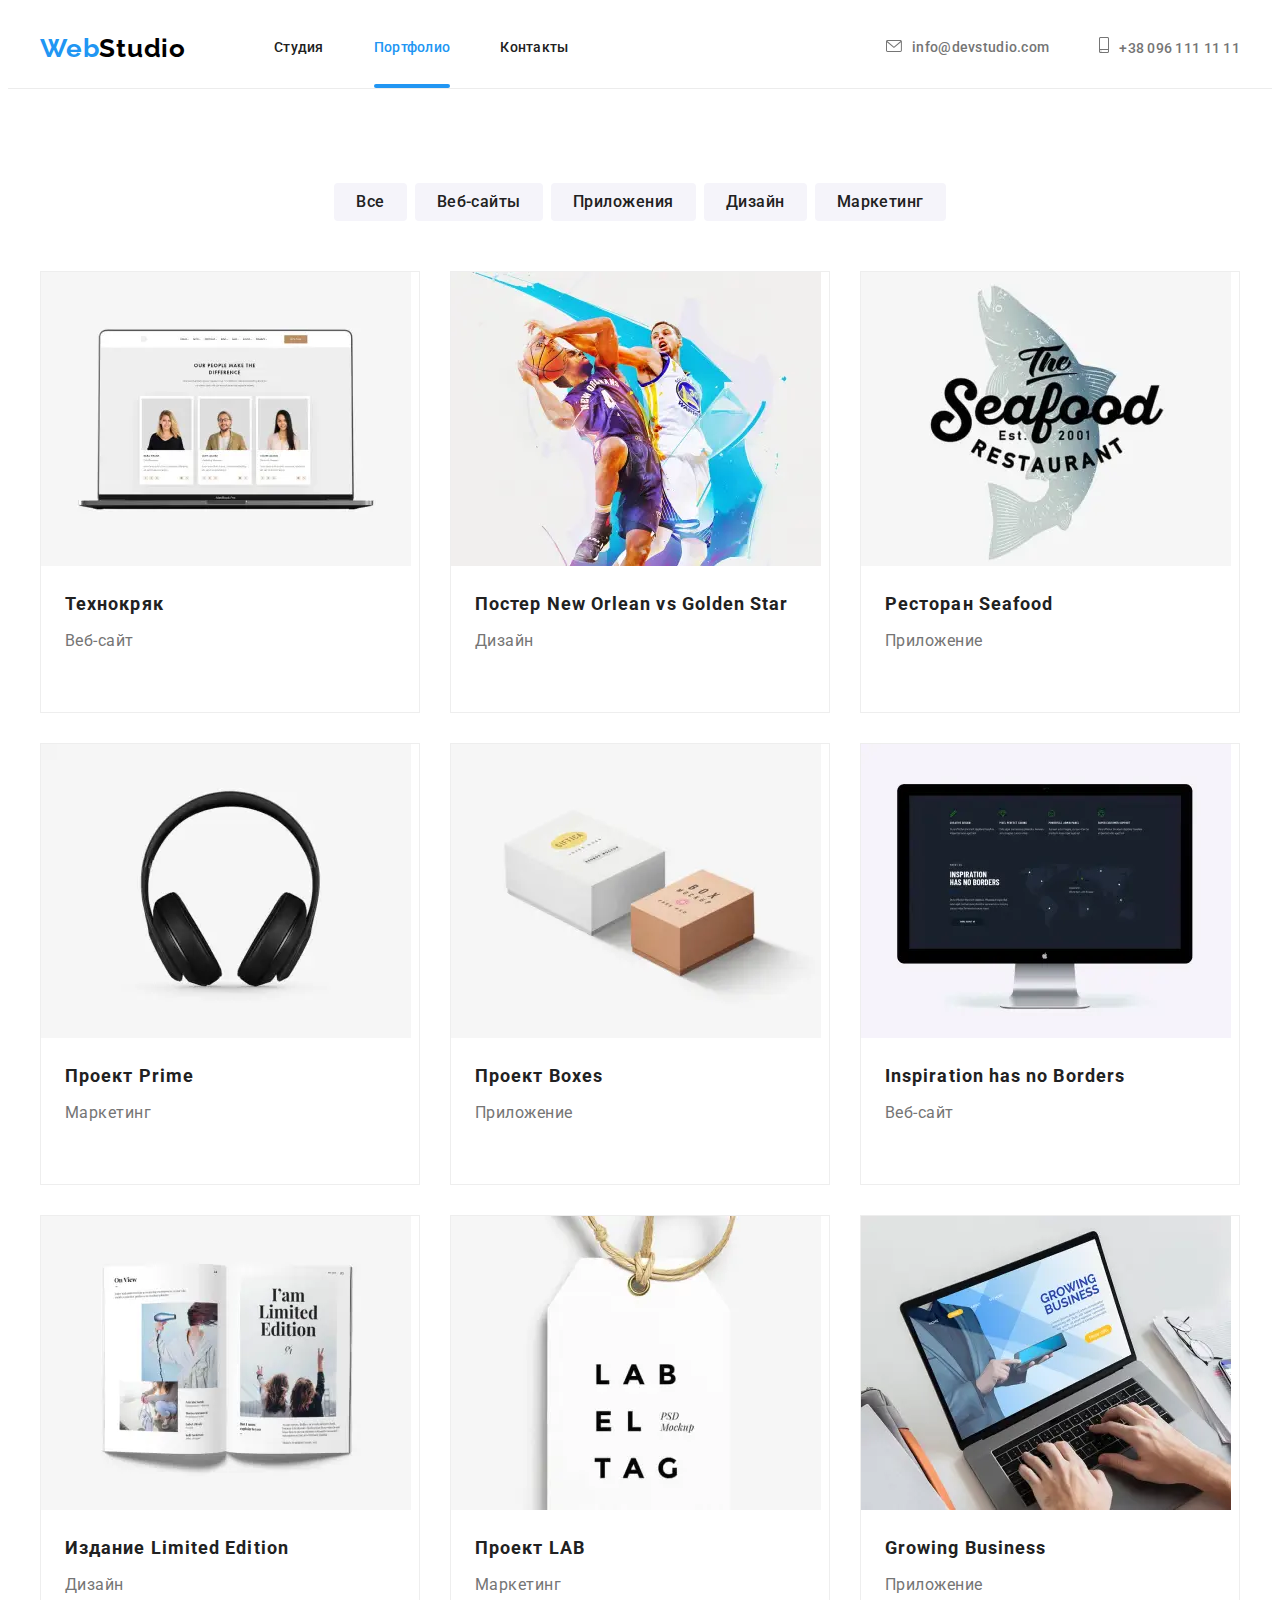
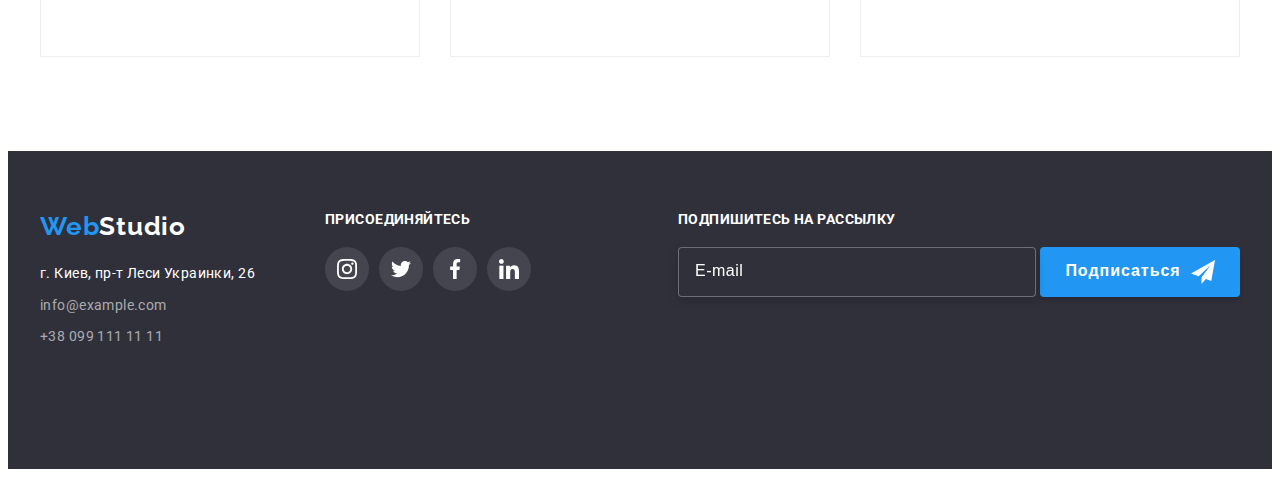
==== commit 2b9e10e8: "Адаптирована секция footer" ====
--- a/portfolio.html
+++ b/portfolio.html
@@ -16,7 +16,7 @@
       integrity="sha512-ISS7cAi1PEhQ8jnbJpJZMd29NlhNj4AWYyLOSp2CE/CsHxTCu+r+t0D2yoJudVrd0/8fTVPUVDzY5Tvli75u/g=="
       crossorigin="anonymous"
     />
-    <link rel="stylesheet" href="./css/main.min.css">
+    <link rel="stylesheet" href="./css/main.min.css" />
   </head>
   <body>
     <!-- HEADER -->
@@ -31,7 +31,9 @@
               <a class="menu__link link" href="./index.html">Студия</a>
             </li>
             <li class="menu__item list">
-              <a class="menu__link link current" href="./portfolio.html">Портфолио</a>
+              <a class="menu__link link current" href="./portfolio.html"
+                >Портфолио</a
+              >
             </li>
             <li class="menu__item list">
               <a class="menu__link link" href="#">Контакты</a>
@@ -44,7 +46,7 @@
           </svg>
         </button>
         <ul class="header__contact">
-          <li class="header__contact-item  list">
+          <li class="header__contact-item list">
             <a
               class="header__contact-link link"
               href="mailto:info@devstudio.com"
@@ -66,18 +68,20 @@
         </ul>
       </div>
       <div class="mobile-menu" data-menu>
-        <div class=" container mobile-menu_container">
+        <div class="container mobile-menu_container">
           <button class="mobile-menu_close-btn" data-menu-close>
             <svg class="modal_close-btn-icon mobile-menu_close-btn-icon">
-            <use href="./images/icons.svg#icon-close-black"></use>
-          </svg>
+              <use href="./images/icons.svg#icon-close-black"></use>
+            </svg>
           </button>
           <ul class="mobile-menu_nav">
             <li class="mobile-menu_item list">
-              <a class="mobile-menu_link link" href="">Студия</a>
+              <a class="mobile-menu_link link" href="./index.html">Студия</a>
             </li>
             <li class="mobile-menu_item list">
-              <a class="mobile-menu_link link current" href="">Портфолио</a>
+              <a class="mobile-menu_link link current" href="./portfolio.html"
+                >Портфолио</a
+              >
             </li>
             <li class="mobile-menu_item list">
               <a class="mobile-menu_link link" href="">Контакты</a>
@@ -134,13 +138,25 @@
               <button class="portfolio__button" type="button">Веб-сайты</button>
             </li>
             <li class="portfolio__item">
-              <button class="portfolio__button" type="button">Приложения</button>
+              <button class="portfolio__button" type="button">
+                Приложения
+              </button>
             </li>
             <li class="portfolio__item">
-              <button class="portfolio__button" type="button">Дизайн</button>
+              <button
+                class="portfolio__button"
+                type="button"
+              >
+                Дизайн
+              </button>
             </li>
             <li class="portfolio__item">
-              <button class="portfolio__button" type="button">Маркетинг</button>
+              <button
+                class="portfolio__button"
+                type="button"
+              >
+                Маркетинг
+              </button>
             </li>
           </ul>
 
@@ -148,11 +164,59 @@
             <li class="portfolio__portfolio-item">
               <a href="#" class="potfolio__potfolio-link-wrapper link">
                 <div class="potfolio__portfolio-img-wrapper">
-                  <img
+                  <picture>
+                    <source
+                      srcset="
+                        ./images/portfolio/portfolio-1-desktop.webp    1x,
+                        ./images/portfolio/portfolio-1-desktop@2x.webp 2x
+                      "
+                      media="(min-width: 1200px)"
+                      type="image/webp"
+                    />
+                    <source
+                      srcset="
+                        ./images/portfolio/portfolio-1-desktop.jpg    1x,
+                        ./images/portfolio/portfolio-1-desktop@2x.jpg 2x
+                      "
+                      media="(min-width: 1200px)"
+                    />
+                    <source
+                      srcset="
+                        ./images/portfolio/portfolio-1-tablet.webp    1x,
+                        ./images/portfolio/portfolio-1-tablet@2x.webp 2x
+                      "
+                      media="(min-width: 768px)"
+                      type="image/webp"
+                    />
+                    <source
+                      srcset="
+                        ./images/portfolio/portfolio-1-tablet.jpg    1x,
+                        ./images/portfolio/portfolio-1-tablet@2x.jpg 2x
+                      "
+                      media="(min-width: 768px)"
+                    />
+                    <source
+                      srcset="
+                        ./images/portfolio/portfolio-1-mobile.webp    1x,
+                        ./images/portfolio/portfolio-1-mobile@2x.webp 2x
+                      "
+                      media="(max-width: 767px)"
+                      type="image/webp"
+                    />
+                    <source
+                      srcset="
+                        ./images/portfolio/portfolio-1-mobile.jpg    1x,
+                        ./images/portfolio/portfolio-1-mobile@2x.jpg 2x
+                      "
+                      media="(max-width: 767px)"
+                    />
+                    <img
                     class="potfolio__portfolio-image"
-                    src="./images/portfolio/portfolio-1.jpg"
+                    src="./images/portfolio/portfolio-1-mobile.jpg"
                     alt="Фото сотрудников"
                   />
+                  </picture>
+                  
                   <p class="portfolio__overlay-portfolio">
                     Технокряк это современная площадка распространения
                     коронавируса. Компании используют эту платформу для
@@ -168,11 +232,59 @@
             <li class="portfolio__portfolio-item">
               <a href="#" class="potfolio__potfolio-link-wrapper link">
                 <div class="potfolio__portfolio-img-wrapper">
-                  <img
+                   <picture>
+                    <source
+                      srcset="
+                        ./images/portfolio/portfolio-2-desktop.webp    1x,
+                        ./images/portfolio/portfolio-2-desktop@2x.webp 2x
+                      "
+                      media="(min-width: 1200px)"
+                      type="image/webp"
+                    />
+                    <source
+                      srcset="
+                        ./images/portfolio/portfolio-2-desktop.jpg    1x,
+                        ./images/portfolio/portfolio-2-desktop@2x.jpg 2x
+                      "
+                      media="(min-width: 1200px)"
+                    />
+                    <source
+                      srcset="
+                        ./images/portfolio/portfolio-2-tablet.webp    1x,
+                        ./images/portfolio/portfolio-2-tablet@2x.webp 2x
+                      "
+                      media="(min-width: 768px)"
+                      type="image/webp"
+                    />
+                    <source
+                      srcset="
+                        ./images/portfolio/portfolio-2-tablet.jpg    1x,
+                        ./images/portfolio/portfolio-2-tablet@2x.jpg 2x
+                      "
+                      media="(min-width: 768px)"
+                    />
+                    <source
+                      srcset="
+                        ./images/portfolio/portfolio-2-mobile.webp    1x,
+                        ./images/portfolio/portfolio-2-mobile@2x.webp 2x
+                      "
+                      media="(max-width: 767px)"
+                      type="image/webp"
+                    />
+                    <source
+                      srcset="
+                        ./images/portfolio/portfolio-2-mobile.jpg    1x,
+                        ./images/portfolio/portfolio-2-mobile@2x.jpg 2x
+                      "
+                      media="(max-width: 767px)"
+                    />
+                    <img
                     class="potfolio__portfolio-image"
-                    src="./images/portfolio/portfolio-2.jpg"
+                    src="./images/portfolio/portfolio-2-mobile.jpg"
                     alt="Двое парней играют в баскетбол"
                   />
+                  </picture>
+                  
                   <p class="portfolio__overlay-portfolio">
                     Технокряк это современная площадка распространения
                     коронавируса. Компании используют эту платформу для
@@ -190,11 +302,59 @@
             <li class="portfolio__portfolio-item">
               <a href="#" class="potfolio__potfolio-link-wrapper link">
                 <div class="potfolio__portfolio-img-wrapper">
-                  <img
+                  <picture>
+                    <source
+                      srcset="
+                        ./images/portfolio/portfolio-3-desktop.webp    1x,
+                        ./images/portfolio/portfolio-3-desktop@2x.webp 2x
+                      "
+                      media="(min-width: 1200px)"
+                      type="image/webp"
+                    />
+                    <source
+                      srcset="
+                        ./images/portfolio/portfolio-3-desktop.jpg    1x,
+                        ./images/portfolio/portfolio-3-desktop@2x.jpg 2x
+                      "
+                      media="(min-width: 1200px)"
+                    />
+                    <source
+                      srcset="
+                        ./images/portfolio/portfolio-3-tablet.webp    1x,
+                        ./images/portfolio/portfolio-3-tablet@2x.webp 2x
+                      "
+                      media="(min-width: 768px)"
+                      type="image/webp"
+                    />
+                    <source
+                      srcset="
+                        ./images/portfolio/portfolio-3-tablet.jpg    1x,
+                        ./images/portfolio/portfolio-3-tablet@2x.jpg 2x
+                      "
+                      media="(min-width: 768px)"
+                    />
+                    <source
+                      srcset="
+                        ./images/portfolio/portfolio-3-mobile.webp    1x,
+                        ./images/portfolio/portfolio-3-mobile@2x.webp 2x
+                      "
+                      media="(max-width: 767px)"
+                      type="image/webp"
+                    />
+                    <source
+                      srcset="
+                        ./images/portfolio/portfolio-3-mobile.jpg    1x,
+                        ./images/portfolio/portfolio-3-mobile@2x.jpg 2x
+                      "
+                      media="(max-width: 767px)"
+                    />
+                    <img
                     class="potfolio__portfolio-image"
-                    src="./images/portfolio/portfolio-3.jpg"
+                    src="./images/portfolio/portfolio-3-mobile.jpg"
                     alt="Рыба"
                   />
+                  </picture>
+                  
                   <p class="portfolio__overlay-portfolio">
                     Технокряк это современная площадка распространения
                     коронавируса. Компании используют эту платформу для
@@ -212,11 +372,59 @@
             <li class="portfolio__portfolio-item">
               <a href="#" class="potfolio__potfolio-link-wrapper link">
                 <div class="potfolio__portfolio-img-wrapper">
-                  <img
+                  <picture>
+                    <source
+                      srcset="
+                        ./images/portfolio/portfolio-4-desktop.webp    1x,
+                        ./images/portfolio/portfolio-4-desktop@2x.webp 2x
+                      "
+                      media="(min-width: 1200px)"
+                      type="image/webp"
+                    />
+                    <source
+                      srcset="
+                        ./images/portfolio/portfolio-4-desktop.jpg    1x,
+                        ./images/portfolio/portfolio-4-desktop@2x.jpg 2x
+                      "
+                      media="(min-width: 1200px)"
+                    />
+                    <source
+                      srcset="
+                        ./images/portfolio/portfolio-4-tablet.webp    1x,
+                        ./images/portfolio/portfolio-4-tablet@2x.webp 2x
+                      "
+                      media="(min-width: 768px)"
+                      type="image/webp"
+                    />
+                    <source
+                      srcset="
+                        ./images/portfolio/portfolio-4-tablet.jpg    1x,
+                        ./images/portfolio/portfolio-4-tablet@2x.jpg 2x
+                      "
+                      media="(min-width: 768px)"
+                    />
+                    <source
+                      srcset="
+                        ./images/portfolio/portfolio-4-mobile.webp    1x,
+                        ./images/portfolio/portfolio-4-mobile@2x.webp 2x
+                      "
+                      media="(max-width: 767px)"
+                      type="image/webp"
+                    />
+                    <source
+                      srcset="
+                        ./images/portfolio/portfolio-4-mobile.jpg    1x,
+                        ./images/portfolio/portfolio-4-mobile@2x.jpg 2x
+                      "
+                      media="(max-width: 767px)"
+                    />
+                    <img
                     class="potfolio__portfolio-image"
-                    src="./images/portfolio/portfolio-4.jpg"
+                    src="./images/portfolio/portfolio-4-mobile.jpg"
                     alt="Наушники"
                   />
+                  </picture>
+                  
                   <p class="portfolio__overlay-portfolio">
                     Технокряк это современная площадка распространения
                     коронавируса. Компании используют эту платформу для
@@ -234,11 +442,59 @@
             <li class="portfolio__portfolio-item">
               <a href="#" class="potfolio__potfolio-link-wrapper link">
                 <div class="potfolio__portfolio-img-wrapper">
-                  <img
+                  <picture>
+                    <source
+                      srcset="
+                        ./images/portfolio/portfolio-5-desktop.webp    1x,
+                        ./images/portfolio/portfolio-5-desktop@2x.webp 2x
+                      "
+                      media="(min-width: 1200px)"
+                      type="image/webp"
+                    />
+                    <source
+                      srcset="
+                        ./images/portfolio/portfolio-5-desktop.jpg    1x,
+                        ./images/portfolio/portfolio-5-desktop@2x.jpg 2x
+                      "
+                      media="(min-width: 1200px)"
+                    />
+                    <source
+                      srcset="
+                        ./images/portfolio/portfolio-5-tablet.webp    1x,
+                        ./images/portfolio/portfolio-5-tablet@2x.webp 2x
+                      "
+                      media="(min-width: 768px)"
+                      type="image/webp"
+                    />
+                    <source
+                      srcset="
+                        ./images/portfolio/portfolio-5-tablet.jpg    1x,
+                        ./images/portfolio/portfolio-5-tablet@2x.jpg 2x
+                      "
+                      media="(min-width: 768px)"
+                    />
+                    <source
+                      srcset="
+                        ./images/portfolio/portfolio-5-mobile.webp    1x,
+                        ./images/portfolio/portfolio-5-mobile@2x.webp 2x
+                      "
+                      media="(max-width: 767px)"
+                      type="image/webp"
+                    />
+                    <source
+                      srcset="
+                        ./images/portfolio/portfolio-5-mobile.jpg    1x,
+                        ./images/portfolio/portfolio-5-mobile@2x.jpg 2x
+                      "
+                      media="(max-width: 767px)"
+                    />
+                    <img
                     class="potfolio__portfolio-image"
-                    src="./images/portfolio/portfolio-5.jpg"
+                    src="./images/portfolio/portfolio-5-mobile.jpg"
                     alt="Коробки"
                   />
+                  </picture>
+                 
                   <p class="portfolio__overlay-portfolio">
                     Технокряк это современная площадка распространения
                     коронавируса. Компании используют эту платформу для
@@ -256,11 +512,59 @@
             <li class="portfolio__portfolio-item">
               <a href="#" class="potfolio__potfolio-link-wrapper link">
                 <div class="potfolio__portfolio-img-wrapper">
-                  <img
+                  <picture>
+                    <source
+                      srcset="
+                        ./images/portfolio/portfolio-6-desktop.webp    1x,
+                        ./images/portfolio/portfolio-6-desktop@2x.webp 2x
+                      "
+                      media="(min-width: 1200px)"
+                      type="image/webp"
+                    />
+                    <source
+                      srcset="
+                        ./images/portfolio/portfolio-6-desktop.jpg    1x,
+                        ./images/portfolio/portfolio-6-desktop@2x.jpg 2x
+                      "
+                      media="(min-width: 1200px)"
+                    />
+                    <source
+                      srcset="
+                        ./images/portfolio/portfolio-6-tablet.webp    1x,
+                        ./images/portfolio/portfolio-6-tablet@2x.webp 2x
+                      "
+                      media="(min-width: 768px)"
+                      type="image/webp"
+                    />
+                    <source
+                      srcset="
+                        ./images/portfolio/portfolio-6-tablet.jpg    1x,
+                        ./images/portfolio/portfolio-6-tablet@2x.jpg 2x
+                      "
+                      media="(min-width: 768px)"
+                    />
+                    <source
+                      srcset="
+                        ./images/portfolio/portfolio-6-mobile.webp    1x,
+                        ./images/portfolio/portfolio-6-mobile@2x.webp 2x
+                      "
+                      media="(max-width: 767px)"
+                      type="image/webp"
+                    />
+                    <source
+                      srcset="
+                        ./images/portfolio/portfolio-6-mobile.jpg    1x,
+                        ./images/portfolio/portfolio-6-mobile@2x.jpg 2x
+                      "
+                      media="(max-width: 767px)"
+                    />
+                    <img
                     class="potfolio__portfolio-image"
-                    src="./images/portfolio/portfolio-6.jpg"
+                    src="./images/portfolio/portfolio-6-mobile.jpg"
                     alt="Монитор"
                   />
+                  </picture>
+                 
                   <p class="portfolio__overlay-portfolio">
                     Технокряк это современная площадка распространения
                     коронавируса. Компании используют эту платформу для
@@ -278,11 +582,59 @@
             <li class="portfolio__portfolio-item">
               <a href="#" class="potfolio__potfolio-link-wrapper link">
                 <div class="potfolio__portfolio-img-wrapper">
-                  <img
+                  <picture>
+                    <source
+                      srcset="
+                        ./images/portfolio/portfolio-7-desktop.webp    1x,
+                        ./images/portfolio/portfolio-7-desktop@2x.webp 2x
+                      "
+                      media="(min-width: 1200px)"
+                      type="image/webp"
+                    />
+                    <source
+                      srcset="
+                        ./images/portfolio/portfolio-7-desktop.jpg    1x,
+                        ./images/portfolio/portfolio-7-desktop@2x.jpg 2x
+                      "
+                      media="(min-width: 1200px)"
+                    />
+                    <source
+                      srcset="
+                        ./images/portfolio/portfolio-7-tablet.webp    1x,
+                        ./images/portfolio/portfolio-7-tablet@2x.webp 2x
+                      "
+                      media="(min-width: 768px)"
+                      type="image/webp"
+                    />
+                    <source
+                      srcset="
+                        ./images/portfolio/portfolio-7-tablet.jpg    1x,
+                        ./images/portfolio/portfolio-7-tablet@2x.jpg 2x
+                      "
+                      media="(min-width: 768px)"
+                    />
+                    <source
+                      srcset="
+                        ./images/portfolio/portfolio-7-mobile.webp    1x,
+                        ./images/portfolio/portfolio-7-mobile@2x.webp 2x
+                      "
+                      media="(max-width: 767px)"
+                      type="image/webp"
+                    />
+                    <source
+                      srcset="
+                        ./images/portfolio/portfolio-7-mobile.jpg    1x,
+                        ./images/portfolio/portfolio-7-mobile@2x.jpg 2x
+                      "
+                      media="(max-width: 767px)"
+                    />
+                    <img
                     class="potfolio__portfolio-image"
-                    src="./images/portfolio/portfolio-7.jpg"
+                    src="./images/portfolio/portfolio-7-mobile.jpg"
                     alt="Открытая книга"
                   />
+                  </picture>
+                 
                   <p class="portfolio__overlay-portfolio">
                     Технокряк это современная площадка распространения
                     коронавируса. Компании используют эту платформу для
@@ -300,11 +652,59 @@
             <li class="portfolio__portfolio-item">
               <a href="#" class="potfolio__potfolio-link-wrapper link">
                 <div class="potfolio__portfolio-img-wrapper">
-                  <img
+                  <picture>
+                    <source
+                      srcset="
+                        ./images/portfolio/portfolio-8-desktop.webp    1x,
+                        ./images/portfolio/portfolio-8-desktop@2x.webp 2x
+                      "
+                      media="(min-width: 1200px)"
+                      type="image/webp"
+                    />
+                    <source
+                      srcset="
+                        ./images/portfolio/portfolio-8-desktop.jpg    1x,
+                        ./images/portfolio/portfolio-8-desktop@2x.jpg 2x
+                      "
+                      media="(min-width: 1200px)"
+                    />
+                    <source
+                      srcset="
+                        ./images/portfolio/portfolio-8-tablet.webp    1x,
+                        ./images/portfolio/portfolio-8-tablet@2x.webp 2x
+                      "
+                      media="(min-width: 768px)"
+                      type="image/webp"
+                    />
+                    <source
+                      srcset="
+                        ./images/portfolio/portfolio-8-tablet.jpg    1x,
+                        ./images/portfolio/portfolio-8-tablet@2x.jpg 2x
+                      "
+                      media="(min-width: 768px)"
+                    />
+                    <source
+                      srcset="
+                        ./images/portfolio/portfolio-8-mobile.webp    1x,
+                        ./images/portfolio/portfolio-8-mobile@2x.webp 2x
+                      "
+                      media="(max-width: 767px)"
+                      type="image/webp"
+                    />
+                    <source
+                      srcset="
+                        ./images/portfolio/portfolio-8-mobile.jpg    1x,
+                        ./images/portfolio/portfolio-8-mobile@2x.jpg 2x
+                      "
+                      media="(max-width: 767px)"
+                    />
+                    <img
                     class="potfolio__portfolio-image"
-                    src="./images/portfolio/portfolio-8.jpg"
+                    src="./images/portfolio/portfolio-8-mobile.jpg"
                     alt="Бирка"
                   />
+                  </picture>
+                 
                   <p class="portfolio__overlay-portfolio">
                     Технокряк это современная площадка распространения
                     коронавируса. Компании используют эту платформу для
@@ -322,11 +722,59 @@
             <li class="portfolio__portfolio-item">
               <a href="#" class="potfolio__potfolio-link-wrapper link">
                 <div class="potfolio__portfolio-img-wrapper">
-                  <img
+                  <picture>
+                    <source
+                      srcset="
+                        ./images/portfolio/portfolio-9-desktop.webp    1x,
+                        ./images/portfolio/portfolio-9-desktop@2x.webp 2x
+                      "
+                      media="(min-width: 1200px)"
+                      type="image/webp"
+                    />
+                    <source
+                      srcset="
+                        ./images/portfolio/portfolio-9-desktop.jpg    1x,
+                        ./images/portfolio/portfolio-9-desktop@2x.jpg 2x
+                      "
+                      media="(min-width: 1200px)"
+                    />
+                    <source
+                      srcset="
+                        ./images/portfolio/portfolio-9-tablet.webp    1x,
+                        ./images/portfolio/portfolio-9-tablet@2x.webp 2x
+                      "
+                      media="(min-width: 768px)"
+                      type="image/webp"
+                    />
+                    <source
+                      srcset="
+                        ./images/portfolio/portfolio-9-tablet.jpg    1x,
+                        ./images/portfolio/portfolio-9-tablet@2x.jpg 2x
+                      "
+                      media="(min-width: 768px)"
+                    />
+                    <source
+                      srcset="
+                        ./images/portfolio/portfolio-9-mobile.webp    1x,
+                        ./images/portfolio/portfolio-9-mobile@2x.webp 2x
+                      "
+                      media="(max-width: 767px)"
+                      type="image/webp"
+                    />
+                    <source
+                      srcset="
+                        ./images/portfolio/portfolio-9-mobile.jpg    1x,
+                        ./images/portfolio/portfolio-9-mobile@2x.jpg 2x
+                      "
+                      media="(max-width: 767px)"
+                    />
+                    <img
                     class="potfolio__portfolio-image"
-                    src="./images/portfolio/portfolio-9.jpg"
+                    src="./images/portfolio/portfolio-9-mobile.jpg"
                     alt="Ноутбук"
                   />
+                  </picture>
+                 
                   <p class="portfolio__overlay-portfolio">
                     Технокряк это современная площадка распространения
                     коронавируса. Компании используют эту платформу для
@@ -347,68 +795,70 @@
     </main>
 
     <!--FOOTER-->
-    <!-- <footer class="footer">
+    <footer class="footer">
       <div class="container footer__container">
-        <div class="footer__contact">
-          <a class="logo footer__logo link" href="./index.html" lang="en"
-            ><span class="logo__first-part">Web</span>Studio</a
-          >
-          <address class="footer__address">
-            <ul class="footer__contact-list">
-              <li class="footer__item list">
-                <a
-                  class="footer__link link footer__contact-color"
-                  href="https://goo.gl/maps/uwmR4bDLLU36MTBo9"
-                  target="_blank"
-                  rel="noopener noreferrer"
-                  >г. Киев, пр-т Леси Украинки, 26</a
-                >
+        <div class="footer__tablet-position">
+          <div class="footer__contact">
+            <a class="logo footer__logo link" href="./index.html" lang="en"
+              ><span class="logo__first-part">Web</span>Studio</a
+            >
+            <address class="footer__address">
+              <ul class="footer__contact-list">
+                <li class="footer__item list">
+                  <a
+                    class="footer__link link footer__contact-color"
+                    href="https://goo.gl/maps/uwmR4bDLLU36MTBo9"
+                    target="_blank"
+                    rel="noopener noreferrer"
+                    >г. Киев, пр-т Леси Украинки, 26</a
+                  >
+                </li>
+                <li class="footer__item list">
+                  <a class="footer__link link" href="mailto:info@example.com"
+                    >info@example.com</a
+                  >
+                </li>
+                <li class="footer__item list">
+                  <a class="footer__link link" href="tel:+380991111111"
+                    >+38 099 111 11 11</a
+                  >
+                </li>
+              </ul>
+            </address>
+          </div>
+          <div class="appeal">
+            <h3 class="appeal__tittle">присоединяйтесь</h3>
+            <ul class="appeal__list list">
+              <li class="appeal__item">
+                <a class="appeal__link link" href="">
+                  <svg class="appeal__social-icon">
+                    <use href="./images/icons.svg#instagram"></use>
+                  </svg>
+                </a>
               </li>
-              <li class="footer__item list">
-                <a class="footer__link link" href="mailto:info@example.com"
-                  >info@example.com</a
-                >
+              <li class="appeal__item">
+                <a class="appeal__link link" href="">
+                  <svg class="appeal__social-icon">
+                    <use href="./images/icons.svg#twitter"></use>
+                  </svg>
+                </a>
               </li>
-              <li class="footer__item list">
-                <a class="footer__link link" href="tel:+380991111111"
-                  >+38 099 111 11 11</a
-                >
+              <li class="appeal__item">
+                <a class="appeal__link link" href="">
+                  <svg class="appeal__social-icon">
+                    <use href="./images/icons.svg#facebook"></use>
+                  </svg>
+                </a>
+              </li>
+              <li class="appeal__item link">
+                <a class="appeal__link" href="">
+                  <svg class="appeal__social-icon">
+                    <use href="./images/icons.svg#linkedin"></use>
+                  </svg>
+                </a>
               </li>
             </ul>
-          </address>
-        </div>
-        <div class="appeal">
-          <h3 class="appeal__tittle">присоединяйтесь</h3>
-          <ul class="appeal__list list">
-            <li class="appeal__item">
-              <a class="appeal__link link" href="">
-                <svg class="appeal__social-icon">
-                  <use href="./images/icons.svg#instagram"></use>
-                </svg>
-              </a>
-            </li>
-            <li class="appeal__item">
-              <a class="appeal__link link" href="">
-                <svg class="appeal__social-icon">
-                  <use href="./images/icons.svg#twitter"></use>
-                </svg>
-              </a>
-            </li>
-            <li class="appeal__item">
-              <a class="appeal__link link" href="">
-                <svg class="appeal__social-icon">
-                  <use href="./images/icons.svg#facebook"></use>
-                </svg>
-              </a>
-            </li>
-            <li class="appeal__item link">
-              <a class="appeal__link" href="">
-                <svg class="appeal__social-icon">
-                  <use href="./images/icons.svg#linkedin"></use>
-                </svg>
-              </a>
-            </li>
-          </ul>
+          </div>
         </div>
         <form action="#" class="footer__footer-form">
           <p class="footer__form-head">Подпишитесь на рассылку</p>
@@ -425,6 +875,6 @@
           </div>
         </form>
       </div>
-    </footer> -->
+    </footer>
   </body>
-</html>+</html>
--- a/css/main.min.css
+++ b/css/main.min.css
@@ -1,2 +1,2 @@
-:root{--main-font: "Roboto", sans-serif;--secondary-font: "Raleway", sans-serif;--accent-color: #2196f3;--main-grey-color: #757575;--main-black-color: #212121;--main-white-color:  #ffffff;--gap-card-set: 30px;--duration: 250ms;--timing-function: cubic-bezier(0.4, 0, 0.2, 1)}.visually-hidden{position:absolute !important;clip:rect(1px 1px 1px 1px);clip:rect(1px, 1px, 1px, 1px);padding:0 !important;border:0 !important;height:1px !important;width:1px !important;overflow:hidden}h1,h2,h3,h4,h5,h6,p{margin-top:0;margin-bottom:0}ul,ol{margin-top:0;margin-bottom:0;padding-left:0}img{display:block;max-width:100%;height:auto}.list{list-style:none}.link{text-decoration:none}body{font-family:var(--main-font);overflow-x:hidden}html{overflow-x:hidden}.section{padding-top:94px;padding-bottom:94px}@media screen and (max-width: 1199px){.section{padding-top:60px;padding-bottom:60px}}.container{width:100%;padding-left:15px;padding-right:15px}@media screen and (min-width: 480px){.container{width:480px;margin:0 auto}}@media screen and (min-width: 768px){.container{width:768px}}@media screen and (min-width: 1200px){.container{width:1200px}}.soc-networks{display:flex;justify-content:space-between;width:206px;height:44px;margin:auto}.soc-networks__link{display:flex;justify-content:center;align-items:center;width:44px;height:44px;background-color:var(--main-white-color);border-radius:50%;transition:background-color var(--duration) var(--timing-function)}.soc-networks__link:hover,.soc-networks__link:focus{background-color:var(--accent-color)}.soc-networks__icon{width:20px;height:20px;fill:#afb1b8;transition:fill var(--duration) var(--timing-function)}.soc-networks__link:hover .soc-networks__icon,.soc-networks__link:focus .soc-networks__icon{fill:var(--main-white-color)}.title{font-weight:700;text-align:center;letter-spacing:0.03em;color:var(--main-black-color);margin-bottom:50px}@media screen and (max-width: 1199px){.title{font-size:28px;line-height:1.18}}@media screen and (min-width: 1200px){.title{font-size:36px;line-height:1.16}}.backdrop{position:fixed;top:0;left:0;width:100%;height:100%;background-color:rgba(0,0,0,0.2);z-index:100;transition:opacity var(--duration) var(--timing-function),visibility var(--duration) var(--timing-function)}.is-hidden{opacity:0;visibility:hidden;pointer-events:none}.modal{position:absolute;top:50%;left:50%;transform:translate(-50%, -50%);background-color:var(--main-white-color);box-shadow:0px 1px 3px rgba(0,0,0,0.12),0px 1px 1px rgba(0,0,0,0.14),0px 2px 1px rgba(0,0,0,0.2);border-radius:4px;padding:40px}.modal__close-btn{position:absolute;width:30px;height:30px;top:8px;right:8px;padding:0;background-color:var(--main-white-color);border:1px solid rgba(0,0,0,0.1);border-radius:50%;box-sizing:border-box}.modal_close-btn-icon{position:absolute;top:5px;right:5px;width:18px;height:18px;padding:0;cursor:pointer}.modal_close-btn-icon:hover{fill:var(--accent-color)}@media screen and (max-width: 1199px){.modal{width:450px}}@media screen and (min-width: 1200px){.modal{width:528px}}.modal-form{display:flex;flex-direction:column}.modal-form__head{font-weight:700;text-align:center;letter-spacing:0.03em;margin-bottom:12px}@media screen and (max-width: 1199px){.modal-form__head{font-size:20px;line-height:1.5}}@media screen and (min-width: 480px){.modal-form__head{font-size:20px;line-height:1.15}.modal-form__field{font-weight:400;font-size:12px;line-height:14px;letter-spacing:0.01em;color:var(--main-grey-color);margin-bottom:10px}.modal-form__input-wrapper{position:relative;display:block;margin-top:4px}.modal-form__input{width:100%;height:40px;border:1px solid rgba(33,33,33,0.2);box-sizing:border-box;border-radius:4px;padding-left:41px;transition:border-color var(--duration) var(--timing-function)}.modal-form__input:focus{border-color:var(--accent-color);outline:none}.modal-form__icon{position:absolute;top:50%;left:12px;transform:translateY(-50%);display:block;width:18px;height:18px;transition:fill var(--duration) var(--timing-function)}.modal-form__icon__input:focus+.modal-form__icon{fill:var(--accent-color)}.modal-form__coment{width:100%;height:120px;border:1px solid rgba(33,33,33,0.2);box-sizing:border-box;border-radius:4px;padding:12px 16px;margin-top:4px;resize:none}.modal-form__coment::placeholder{font-weight:400;font-size:14px;line-height:16px;letter-spacing:0.01em;color:rgba(117,117,117,0.5)}.modal-form__coment:focus{outline:none;border-color:var(--accent-color)}.modal-form__checkbox-policy{font-weight:400;letter-spacing:0.03em;font-size:12px;line-height:1.17;color:var(--main-grey-color);margin-top:10px}.modal-form__policy-link{color:var(--accent-color)}.modal-form__checkbox-policy::before{display:inline-block;vertical-align:middle;content:"";width:15px;height:15px;cursor:pointer;border:2px solid #212121;border-radius:2px;box-sizing:border-box}.modal-form__checkbox:checked+.modal-form__checkbox-policy::before{border:none;background-image:url("../images/icon-check.svg");background-position:50% 50%;border-radius:2px solid var(--accent-color)}.modal-form__checkbox-policy::before,.modal-form__checkbox-policy{display:inline-flex;align-items:center;justify-content:space-evenly}.modal-form__btn{align-self:center;width:200px;height:50px;margin-top:30px;background-color:#2196f3;box-shadow:0px 4px 4px rgba(0,0,0,0.15);border-radius:4px;border:none;color:var(--main-white-color);font-weight:700;font-size:16px;line-height:30px;align-items:center;text-align:center;letter-spacing:0.06em;cursor:pointer;transition:background-color var(--duration) var(--timing-function)}.modal-form__btn:hover,.modal-form__btn:focus{background-color:#188ce8}}@media screen and (max-width: 1199px){.modal-form__checkbox-policy{font-size:12px;line-height:1.17}}@media screen and (min-width: 1200px){.modal-form__checkbox-policy{font-size:14px;line-height:1.71}}.logo{font-family:var(--secondary-font);font-weight:700;font-size:26px;line-height:1.19;letter-spacing:0.03em}.logo__first-part{color:#2196f3}@media screen and (max-width: 767px){.menu{display:none}}@media screen and (min-width: 768px){.menu{display:flex}.menu__item:not(:last-child){margin-right:50px}.menu__link{font-weight:500;font-size:14px;line-height:1.14;letter-spacing:0.02em;color:var(--main-black-color);position:relative;display:block;padding-top:32px;padding-bottom:32px;transition:color var(--duration) var(--timing-function)}.menu__link:hover,.menu__link:focus{color:var(--accent-color)}.menu__link.current::after{content:"";position:absolute;left:0;bottom:0;display:block;width:100%;height:4px;background-color:var(--accent-color);border-radius:2px}.current{color:var(--accent-color)}}@media screen and (min-width: 1200px){.menu{display:flex}.menu__item:not(:last-child){margin-right:50px}.menu__link{font-weight:500;font-size:14px;line-height:1.14;letter-spacing:0.02em;color:var(--main-black-color);position:relative;display:block;padding-top:32px;padding-bottom:32px;transition:color var(--duration) var(--timing-function)}.menu__link:hover,.menu__link:focus{color:var(--accent-color)}.menu__link.current::after{content:"";position:absolute;left:0;bottom:0;display:block;width:100%;height:4px;background-color:var(--accent-color);border-radius:2px}.current{color:var(--accent-color)}}.appeal__tittle{font-family:var(--main-font);font-weight:700;font-size:14px;line-height:16px;letter-spacing:0.03em;text-transform:uppercase;color:var(--main-white-color);margin-bottom:20px}.appeal__list{display:flex}.appeal__item{display:flex;justify-content:center;align-items:center;border-radius:50%}.appeal__item:not(:last-child){margin-right:10px}.appeal__link{display:flex;justify-content:center;align-items:center;width:44px;height:44px;background:rgba(255,255,255,0.1);border-radius:50%;transition:background-color var(--duration) var(--timing-function)}.appeal__link:hover,.appeal__link:focus{cursor:pointer;background-color:var(--accent-color)}.appeal__social-icon{display:flex;width:20px;height:20px;justify-content:center;align-items:center;fill:var(--main-white-color)}.overlay{min-height:400px;margin-left:auto;margin-right:auto;background-color:#c4c4c4;background-image:linear-gradient(to right, rgba(47,48,58,0.4), rgba(47,48,58,0.4)),url("../../images/hero/bg-mobile.jpg");background-repeat:no-repeat;background-size:cover}@media (min-device-pixel-ratio: 2) and (max-width: 767px), (min-resolution: 192dpi) and (max-width: 767px), (min-resolution: 2dppx) and (max-width: 767px){.overlay{background-image:url("../../images/hero/bg-mobile@2x.jpg")}}@media screen and (min-width: 768px){.overlay{background-image:url("../../images/hero/bg-tablet.jpg")}}@media (min-device-pixel-ratio: 2) and (min-width: 768px), (min-resolution: 192dpi) and (min-width: 768px), (min-resolution: 2dppx) and (min-width: 768px){.overlay{background-image:url("../../images/hero/bg-tablet@2x.jpg")}}@media screen and (min-width: 1200px){.overlay{background-image:url("../../images/hero/bg-desktop.jpg")}}@media (min-device-pixel-ratio: 2) and (min-width: 1200px), (min-resolution: 192dpi) and (min-width: 1200px), (min-resolution: 2dppx) and (min-width: 1200px){.overlay{background-image:url("../../images/hero/bg-desktop@2x.jpg")}}.button__modal-btn{padding:10px 32px;border-radius:4px;font-weight:700;font-size:16px;line-height:1.87;letter-spacing:0.06em;background-color:#2196f3;color:var(--main-white-color);cursor:pointer;border:#2196f3;box-shadow:0px 4px 4px rgba(0,0,0,0.15);transition:background-color var(--duration) var(--timing-function)}.button__modal-btn:hover,.button__modal-btn:focus{background-color:#188ce8}@media screen and (max-width: 767px){.mobile-menu{position:fixed;top:0;left:0;width:100vw;height:100vh;background:#ffffff;padding-top:48px;padding-bottom:48px;box-shadow:0px 4px 8px rgba(0,0,0,0.04),0px 2px 4px rgba(0,0,0,0.08),0px 1px 3px rgba(0,0,0,0.16);overflow:auto;opacity:0;visibility:hidden;pointer-events:none}.mobile-menu__container{position:relative;padding-left:25px;padding-top:48px;padding-right:25px;padding-bottom:48px}.mobile-menu_close-btn{border:none;border-color:transparent;padding:0;position:absolute;top:10px;right:0;width:40px;height:40px;border:none;background-color:transparent;padding:0}.mobile-menu_close-btn-icon{margin-top:10px;margin-right:15px}.mobile-menu.is-open{opacity:1;visibility:visible;pointer-events:auto}.mobile-menu_nav{padding-left:25px;margin-bottom:302px}.mobile-menu_item:not(:last-child){margin-bottom:32px}.mobile-menu_link{font-family:Roboto;font-weight:500;font-size:40px;line-height:1.18;letter-spacing:0.02em;position:relative;color:#212121;transition:color var(--duration) var(--timing-function)}.mobile-menu_link:hover,.mobile-menu_link:focus{color:var(--accent-color)}.mobile-menu_link.current::after{content:"";position:absolute;left:0;bottom:0;display:block;width:100%;height:4px;background-color:var(--accent-color);border-radius:2px}.mobile-menu .current{color:var(--accent-color)}.mobile-menu_contact{margin-bottom:64px;margin-left:40px}.mobile-menu_contact-item{margin-bottom:32px}.mobile-menu_soc-networks{display:flex;justify-content:center}.mobile-menu_soc-networks-link{font-family:Roboto;font-weight:500;font-size:18px;line-height:1.22;letter-spacing:0.02em;color:#2196f3}.liner::after{content:"";width:22px;height:0px;border:1px solid rgba(33,33,33,0.2);transform:rotate(90deg);margin-left:10px;margin-right:10px}.mobile{font-family:Roboto;font-weight:500;font-size:34px;line-height:1.18;letter-spacing:0.02em;color:#2196f3}.email{font-family:Roboto;font-weight:500;font-size:24px;line-height:1.17;letter-spacing:0.02em;color:#757575}}@media screen and (min-width: 768px){.mobile-menu{display:none}}.header{border-bottom:1px solid #ececec}.header__logo{color:#000000}.header__container{display:flex;justify-content:space-between;align-items:center}@media screen and (max-width: 767px){.header__container{margin-top:16px;margin-bottom:16px;display:flex;justify-content:space-between;align-items:center}.header__contact{display:none}.header_burger-menu-btn{line-height:0;background-color:transparent;border:none;padding:0;transition:color var(--duration) var(--timing-function)}.header_burger-menu-btn:hover,.header_burger-menu-btn:focus{color:var(--accent-color)}.header_burger-menu-icon{width:40px;height:40px;transition:fill var(--duration) var(--timing-function)}.header_burger-menu-icon:hover,.header_burger-menu-icon:focus{fill:var(--accent-color)}}@media screen and (min-width: 768px){.header_burger-menu-btn{display:none}.header__nav{display:flex;align-items:center}.header__logo{margin-right:88px}.header__contact-link{font-weight:500;font-size:14px;line-height:1.4;letter-spacing:0.02em;color:var(--main-grey-color);transition:color var(--duration) var(--timing-function)}.header__contact-link:hover,.header__contact-link:focus{color:var(--accent-color)}.header__contact-icon{fill:var(--main-grey-color);margin-right:10px;transition:fill var(--duration) var(--timing-function)}.header__contact-icon:hover,.header__contact-icon:focus{fill:var(--accent-color)}.header__contact-icon__contact-link:hover .header__contact-icon,.header__contact-icon__contact-link:focus .header__contact-icon{fill:var(--accent-color)}.indent{margin-top:10px}.envelope{width:16px;height:12px;fill:currentColor}.smartphone{width:10px;height:16px;fill:currentColor}}@media screen and (min-width: 1200px){.header__contact{display:flex;justify-content:center}.header__contact-item{display:flex;justify-content:center;align-items:center}.header__contact-item:not(:last-child){margin-right:50px}.header__contact-link{display:flex;justify-content:center;align-items:baseline}.indent{margin-top:0}}.hero{text-align:center}.hero__title{font-weight:900;margin-bottom:30px;letter-spacing:0.06em;text-transform:uppercase;color:var(--main-white-color)}@media screen and (max-width: 1199px){.hero{padding-top:118px;padding-bottom:118px}.hero__title{font-size:26px;line-height:1.62;text-align:center}}@media screen and (min-width: 1200px){.hero{padding-top:200px;padding-bottom:200px}.hero__title{font-size:44px;line-height:1.36}}.advantage__icon-border{width:100%;background:#f5f4fa;border-radius:4px;padding-top:25px;padding-bottom:25px;margin-bottom:30px}.advantage__icon{width:70px;height:70px}@media screen and (min-width: 480px){.advantage__icon-border{width:450px;height:120px;padding-left:190px;padding-right:190px}}@media screen and (min-width: 768px){.advantage__icon-border{width:354px;height:120px;padding-left:142px;padding-right:142px}.advantage__list{display:flex}}@media screen and (min-width: 768px) and (max-width: 1199px){.advantage__list{flex-wrap:wrap;margin-right:-30px;margin-bottom:-30px}.advantage__item{max-width:354px;flex-basis:calc((100%-60px) / 2);margin-right:var(--gap-card-set);margin-bottom:var(--gap-card-set)}}@media screen and (min-width: 1200px){.advantage__item{width:270px}.advantage__item:not(:last-child){margin-right:var(--gap-card-set)}.advantage__icon-border{width:270px;height:120px;padding-left:100px;padding-right:100px}.advantage__description{display:flex;flex-wrap:wrap}}@media screen and (max-width: 767px){.advantage__icon{align-items:center}.advantage__title{text-align:center}.advantage__description{margin-bottom:30px}}.advantage__title{font-size:14px;line-height:1.42;letter-spacing:0.03em;text-transform:uppercase;color:var(--main-black-color);margin-bottom:10px}.advantage__description{font-size:14px;line-height:1.71;letter-spacing:0.03em;color:var(--main-grey-color)}@media screen and (max-width: 1199px){.doing{display:none}}.doing_section{padding-top:0}.doing__list{display:flex;justify-content:center;margin-right:calc(- 1 * var(--gap-card-set))}.doing__item:not(:last-child){margin-right:var(--gap-card-set)}.doing__image-wrapper{position:relative}.doing__overlay-wrapper{position:absolute;bottom:0;left:0;width:100%;height:70px;background-color:rgba(47,48,58,0.8)}.doing__overlay{position:absolute;width:100%;height:100%;padding-top:27px;padding-bottom:27px;font-family:var(--main-font);font-weight:700;font-size:14px;line-height:16px;text-align:center;letter-spacing:0.03em;text-transform:uppercase;color:var(--main-white-color)}.team{background:#f5f4fa}.team__item{background:var(--main-white-color);box-shadow:0px 1px 3px rgba(0,0,0,0.12),0px 1px 1px rgba(0,0,0,0.14),0px 2px 1px rgba(0,0,0,0.2);border-radius:0px 0px 4px 4px}@media screen and (max-width: 767px){.team__item{margin-bottom:30px}}@media screen and (min-width: 768px){.team__list{display:flex;flex-wrap:wrap;margin-right:-30px;margin-bottom:-30px}.team__item{max-width:354px;flex-basis:calc 20px;margin-right:var(--gap-card-set);margin-bottom:var(--gap-card-set)}}.team__content{padding-top:30px;padding-bottom:30px}.team__title{font-weight:500;font-size:16px;line-height:1.18;letter-spacing:0.03em;color:var(--main-black-color);margin-bottom:10px;text-align:center}.team__position{font-weight:400;font-size:16px;line-height:1.18;letter-spacing:0.03em;color:var(--main-grey-color);text-align:center;margin-bottom:16px}.customers__list{display:flex;flex-wrap:wrap;margin-right:-30px;margin-bottom:-30px}@media screen and (max-width: 767px){.customers__link{flex-basis:calc 20px;margin-right:30px;margin-bottom:30px}}@media screen and (min-width: 768px) and (max-width: 1199px){.customers__link{flex-basis:calc 3.33333px;margin-right:30px;margin-bottom:30px}}.customers__link{display:flex;align-items:center;justify-content:center;height:92px;border:1px solid #afb1b8;box-sizing:border-box;border-radius:4px;transition:border 250ms cubic-bezier(0.4, 0, 0.2, 1)}.customers__link:hover,.customers__link:focus{border:1px solid var(--accent-color)}.customers__link:focus{outline:none}@media screen and (max-width: 767px){.customers__link{width:210px}}@media screen and (min-width: 768px){.customers__link{width:226px}}@media screen and (min-width: 1200px){.customers__link{width:170px;margin-right:30px;margin-bottom:0}}.customers__icon{width:106px;height:60px;fill:#afb1b8;transition:fill var(--duration) var(--timing-function)}.customers__icon:hover,.customers__icon:focus{fill:var(--accent-color)}.customers__link:hover .customers__icon,.customers__link:focus .customers__icon{fill:var(--accent-color)}.footer{padding-top:60px;padding-bottom:60px;background:#2f303a}.footer__item:not(:last-child){margin-bottom:9px}.footer__container{display:flex;flex-wrap:nowrap}.footer__logo{color:var(--main-white-color)}.footer__address{width:231px;height:81px;margin-top:20px;margin-right:70px}.footer__footer-form{margin-left:93px}.footer__form-head{font-weight:700;font-size:14px;line-height:16px;letter-spacing:0.03em;text-transform:uppercase;color:var(--main-white-color);margin-bottom:20px}.footer__form-position{display:inline-flex;align-items:center}.footer__form-input{width:358px;height:50px;border:1px solid rgba(255,255,255,0.3);box-sizing:border-box;filter:drop-shadow(0px 4px 4px rgba(0,0,0,0.15));border-radius:4px;padding:15px 16px;background-color:#2f303a;margin-right:12px}.footer__form-input::placeholder{font-weight:400;font-size:16px;letter-spacing:0.03em;color:#fff}.footer__form-btn{width:200px;height:50px;background:#2196f3;box-shadow:0px 4px 4px rgba(0,0,0,0.15);border-radius:4px;border:none;font-weight:700;font-size:16px;letter-spacing:0.06em;color:var(--main-white-color);cursor:pointer;align-items:center;text-align:center;padding-top:10px;padding-bottom:10px}.footer__form-btn::after{display:inline-block;vertical-align:middle;content:"";width:24px;height:24px;margin-left:10px;background-image:url("../images/icon-send.svg")}.footer__link{font-style:normal;font-weight:400;font-size:14px;line-height:1.71;letter-spacing:0.03em;color:rgba(255,255,255,0.6)}.footer__contact-color{color:var(--main-white-color)}.portfolio__filter{display:flex;justify-content:center;margin-bottom:50px}.portfolio__item:not(:last-child){margin-right:8px}.portfolio__button{padding:6px 22px;font-family:var(--main-font);font-weight:500;font-size:16px;line-height:1.62;text-align:center;letter-spacing:0.03em;color:var(--main-black-color);cursor:pointer;background:#f5f4fa;border-radius:4px;border:var(--main-grey-color);transition:color var(--duration) var(--timing-function),background-color var(--duration) var(--timing-function)}.portfolio__button:hover,.portfolio__button:focus{background-color:var(--accent-color);color:var(--main-white-color);box-shadow:0px 3px 1px rgba(0,0,0,0.1),0px 1px 2px rgba(0,0,0,0.08),0px 2px 2px rgba(0,0,0,0.12);border-radius:4px}.portfolio__button:active{background-color:var(--accent-color);color:var(--main-white-color)}.portfolio__portfolio-list{display:flex;flex-wrap:wrap;margin-right:-30px;margin-bottom:-30px}.portfolio__portfolio-item{flex-basis:calc((100% - 90px) / 3);margin-right:30px;margin-bottom:30px;background:var(--main-white-color);border:1px solid #eeeeee;box-sizing:border-box;transition:box-shadow var(--duration) var(--timing-function)}.portfolio__portfolio-item:hover,.portfolio__portfolio-item:focus{box-shadow:0px 1px 1px rgba(0,0,0,0.12),0px 4px 4px rgba(0,0,0,0.06),1px 4px 6px rgba(0,0,0,0.16);cursor:pointer}.potfolio__portfolio-img-wrapper{position:relative;overflow:hidden}.potfolio__portfolio-image{width:370px;height:294px}.portfolio__overlay-portfolio{position:absolute;top:0;left:0;width:100%;height:100%;color:var(--main-white-color);font-size:18px;line-height:28px;letter-spacing:0.03em;padding:63px 24px;background-color:rgba(33,150,243,0.9);transform:translateY(100%);transition:transform var(--duration) var(--timing-function)}.potfolio__potfolio-link-wrapper:hover .portfolio__overlay-portfolio,.potfolio__potfolio-link-wrapper:focus .portfolio__overlay-portfolio{transform:translateY(0%)}.portfolio__portfolio-content{padding:20px 24px}.portfolio__portfolio-title{font-weight:700;font-size:18px;line-height:2;letter-spacing:0.06em;color:var(--main-black-color);margin-bottom:4px}.portfolio__description{font-weight:400;font-size:16px;line-height:1.87;letter-spacing:0.03em;color:var(--main-grey-color)}
+:root{--main-font: "Roboto", sans-serif;--secondary-font: "Raleway", sans-serif;--accent-color: #2196f3;--main-grey-color: #757575;--main-black-color: #212121;--main-white-color:  #ffffff;--gap-card-set: 30px;--duration: 250ms;--timing-function: cubic-bezier(0.4, 0, 0.2, 1)}.visually-hidden{position:absolute !important;clip:rect(1px 1px 1px 1px);clip:rect(1px, 1px, 1px, 1px);padding:0 !important;border:0 !important;height:1px !important;width:1px !important;overflow:hidden}h1,h2,h3,h4,h5,h6,p{margin-top:0;margin-bottom:0}ul,ol{margin-top:0;margin-bottom:0;padding-left:0}img{display:block;max-width:100%;height:auto}.list{list-style:none}.link{text-decoration:none}body{font-family:var(--main-font);overflow-x:hidden}html{overflow-x:hidden}.section{padding-top:94px;padding-bottom:94px}@media screen and (max-width: 1199px){.section{padding-top:60px;padding-bottom:60px}}.container{width:100%;padding-left:15px;padding-right:15px}@media screen and (min-width: 480px){.container{width:480px;margin:0 auto}}@media screen and (min-width: 768px){.container{width:768px}}@media screen and (min-width: 1200px){.container{width:1200px}}.soc-networks{display:flex;justify-content:space-between;width:206px;height:44px;margin:auto}.soc-networks__link{display:flex;justify-content:center;align-items:center;width:44px;height:44px;background-color:var(--main-white-color);border-radius:50%;transition:background-color var(--duration) var(--timing-function)}.soc-networks__link:hover,.soc-networks__link:focus{background-color:var(--accent-color)}.soc-networks__icon{width:20px;height:20px;fill:#afb1b8;transition:fill var(--duration) var(--timing-function)}.soc-networks__link:hover .soc-networks__icon,.soc-networks__link:focus .soc-networks__icon{fill:var(--main-white-color)}.title{font-weight:700;text-align:center;letter-spacing:0.03em;color:var(--main-black-color);margin-bottom:50px}@media screen and (max-width: 1199px){.title{font-size:28px;line-height:1.18}}@media screen and (min-width: 1200px){.title{font-size:36px;line-height:1.16}}.backdrop{position:fixed;top:0;left:0;width:100%;height:100%;background-color:rgba(0,0,0,0.2);z-index:100;transition:opacity var(--duration) var(--timing-function),visibility var(--duration) var(--timing-function)}.is-hidden{opacity:0;visibility:hidden;pointer-events:none}.modal{position:absolute;top:50%;left:50%;transform:translate(-50%, -50%);background-color:var(--main-white-color);box-shadow:0px 1px 3px rgba(0,0,0,0.12),0px 1px 1px rgba(0,0,0,0.14),0px 2px 1px rgba(0,0,0,0.2);border-radius:4px;padding:40px}.modal__close-btn{position:absolute;width:30px;height:30px;top:8px;right:8px;padding:0;background-color:var(--main-white-color);border:1px solid rgba(0,0,0,0.1);border-radius:50%;box-sizing:border-box}.modal_close-btn-icon{position:absolute;top:5px;right:5px;width:18px;height:18px;padding:0;cursor:pointer}.modal_close-btn-icon:hover{fill:var(--accent-color)}@media screen and (max-width: 1199px){.modal{width:450px}}@media screen and (min-width: 1200px){.modal{width:528px}}.modal-form{display:flex;flex-direction:column}.modal-form__head{font-weight:700;text-align:center;letter-spacing:0.03em;margin-bottom:12px}@media screen and (max-width: 1199px){.modal-form__head{font-size:20px;line-height:1.5}}@media screen and (min-width: 480px){.modal-form__head{font-size:20px;line-height:1.15}.modal-form__field{font-weight:400;font-size:12px;line-height:14px;letter-spacing:0.01em;color:var(--main-grey-color);margin-bottom:10px}.modal-form__input-wrapper{position:relative;display:block;margin-top:4px}.modal-form__input{width:100%;height:40px;border:1px solid rgba(33,33,33,0.2);box-sizing:border-box;border-radius:4px;padding-left:41px;transition:border-color var(--duration) var(--timing-function)}.modal-form__input:focus{border-color:var(--accent-color);outline:none}.modal-form__icon{position:absolute;top:50%;left:12px;transform:translateY(-50%);display:block;width:18px;height:18px;transition:fill var(--duration) var(--timing-function)}.modal-form__icon__input:focus+.modal-form__icon{fill:var(--accent-color)}.modal-form__coment{width:100%;height:120px;border:1px solid rgba(33,33,33,0.2);box-sizing:border-box;border-radius:4px;padding:12px 16px;margin-top:4px;resize:none}.modal-form__coment::placeholder{font-weight:400;font-size:14px;line-height:16px;letter-spacing:0.01em;color:rgba(117,117,117,0.5)}.modal-form__coment:focus{outline:none;border-color:var(--accent-color)}.modal-form__checkbox-policy{font-weight:400;letter-spacing:0.03em;font-size:12px;line-height:1.17;color:var(--main-grey-color);margin-top:10px}.modal-form__policy-link{color:var(--accent-color)}.modal-form__checkbox-policy::before{display:inline-block;vertical-align:middle;content:"";width:15px;height:15px;cursor:pointer;border:2px solid #212121;border-radius:2px;box-sizing:border-box}.modal-form__checkbox:checked+.modal-form__checkbox-policy::before{border:none;background-image:url("../images/icon-check.svg");background-position:50% 50%;border-radius:2px solid var(--accent-color)}.modal-form__checkbox-policy::before,.modal-form__checkbox-policy{display:inline-flex;align-items:center;justify-content:space-evenly}.modal-form__btn{align-self:center;width:200px;height:50px;margin-top:30px;background-color:#2196f3;box-shadow:0px 4px 4px rgba(0,0,0,0.15);border-radius:4px;border:none;color:var(--main-white-color);font-weight:700;font-size:16px;line-height:30px;align-items:center;text-align:center;letter-spacing:0.06em;cursor:pointer;transition:background-color var(--duration) var(--timing-function)}.modal-form__btn:hover,.modal-form__btn:focus{background-color:#188ce8}}@media screen and (max-width: 1199px){.modal-form__checkbox-policy{font-size:12px;line-height:1.17}}@media screen and (min-width: 1200px){.modal-form__checkbox-policy{font-size:14px;line-height:1.71}}.logo{font-family:var(--secondary-font);font-weight:700;font-size:26px;line-height:1.19;letter-spacing:0.03em}.logo__first-part{color:#2196f3}@media screen and (max-width: 767px){.menu{display:none}}@media screen and (min-width: 768px){.menu{display:flex}.menu__item:not(:last-child){margin-right:50px}.menu__link{font-weight:500;font-size:14px;line-height:1.14;letter-spacing:0.02em;color:var(--main-black-color);position:relative;display:block;padding-top:32px;padding-bottom:32px;transition:color var(--duration) var(--timing-function)}.menu__link:hover,.menu__link:focus{color:var(--accent-color)}.menu__link.current::after{content:"";position:absolute;left:0;bottom:0;display:block;width:100%;height:4px;background-color:var(--accent-color);border-radius:2px}.current{color:var(--accent-color)}}@media screen and (min-width: 1200px){.menu{display:flex}.menu__item:not(:last-child){margin-right:50px}.menu__link{font-weight:500;font-size:14px;line-height:1.14;letter-spacing:0.02em;color:var(--main-black-color);position:relative;display:block;padding-top:32px;padding-bottom:32px;transition:color var(--duration) var(--timing-function)}.menu__link:hover,.menu__link:focus{color:var(--accent-color)}.menu__link.current::after{content:"";position:absolute;left:0;bottom:0;display:block;width:100%;height:4px;background-color:var(--accent-color);border-radius:2px}.current{color:var(--accent-color)}}.appeal__tittle{font-family:var(--main-font);font-weight:700;font-size:14px;line-height:16px;letter-spacing:0.03em;text-transform:uppercase;color:var(--main-white-color);margin-bottom:20px}.appeal__list{display:flex}.appeal__item{display:flex;justify-content:center;align-items:center;border-radius:50%}.appeal__item:not(:last-child){margin-right:10px}.appeal__link{display:flex;justify-content:center;align-items:center;width:44px;height:44px;background:rgba(255,255,255,0.1);border-radius:50%;transition:background-color var(--duration) var(--timing-function)}.appeal__link:hover,.appeal__link:focus{cursor:pointer;background-color:var(--accent-color)}.appeal__social-icon{display:flex;width:20px;height:20px;justify-content:center;align-items:center;fill:var(--main-white-color)}@media screen and (max-width: 1199px){.appeal__tittle{display:flex;justify-content:center}.appeal__list{margin-bottom:60px}}@media screen and (min-width: 1200px){.appeal{margin-left:70px}}.overlay{min-height:400px;margin-left:auto;margin-right:auto;background-color:#c4c4c4;background-image:linear-gradient(to right, rgba(47,48,58,0.4), rgba(47,48,58,0.4)),url("../../images/hero/bg-mobile.jpg");background-repeat:no-repeat;background-size:cover}@media (min-device-pixel-ratio: 2) and (max-width: 767px), (min-resolution: 192dpi) and (max-width: 767px), (min-resolution: 2dppx) and (max-width: 767px){.overlay{background-image:url("../../images/hero/bg-mobile@2x.jpg")}}@media screen and (min-width: 768px){.overlay{background-image:url("../../images/hero/bg-tablet.jpg")}}@media (min-device-pixel-ratio: 2) and (min-width: 768px), (min-resolution: 192dpi) and (min-width: 768px), (min-resolution: 2dppx) and (min-width: 768px){.overlay{background-image:url("../../images/hero/bg-tablet@2x.jpg")}}@media screen and (min-width: 1200px){.overlay{background-image:url("../../images/hero/bg-desktop.jpg")}}@media (min-device-pixel-ratio: 2) and (min-width: 1200px), (min-resolution: 192dpi) and (min-width: 1200px), (min-resolution: 2dppx) and (min-width: 1200px){.overlay{background-image:url("../../images/hero/bg-desktop@2x.jpg")}}.button__modal-btn{padding:10px 32px;border-radius:4px;font-weight:700;font-size:16px;line-height:1.87;letter-spacing:0.06em;background-color:#2196f3;color:var(--main-white-color);cursor:pointer;border:#2196f3;box-shadow:0px 4px 4px rgba(0,0,0,0.15);transition:background-color var(--duration) var(--timing-function)}.button__modal-btn:hover,.button__modal-btn:focus{background-color:#188ce8}@media screen and (max-width: 767px){.mobile-menu{position:fixed;top:0;left:0;width:100vw;height:100vh;background:#ffffff;padding-top:48px;padding-bottom:48px;box-shadow:0px 4px 8px rgba(0,0,0,0.04),0px 2px 4px rgba(0,0,0,0.08),0px 1px 3px rgba(0,0,0,0.16);overflow:auto;opacity:0;visibility:hidden;pointer-events:none}.mobile-menu__container{position:relative;padding-left:25px;padding-top:48px;padding-right:25px;padding-bottom:48px}.mobile-menu_close-btn{border:none;border-color:transparent;padding:0;position:absolute;top:10px;right:0;width:40px;height:40px;border:none;background-color:transparent;padding:0}.mobile-menu_close-btn-icon{margin-top:10px;margin-right:15px}.mobile-menu.is-open{opacity:1;visibility:visible;pointer-events:auto}.mobile-menu_nav{padding-left:25px;margin-bottom:302px}.mobile-menu_item:not(:last-child){margin-bottom:32px}.mobile-menu_link{font-family:Roboto;font-weight:500;font-size:40px;line-height:1.18;letter-spacing:0.02em;position:relative;color:#212121;transition:color var(--duration) var(--timing-function)}.mobile-menu_link:hover,.mobile-menu_link:focus{color:var(--accent-color)}.mobile-menu_link.current::after{content:"";position:absolute;left:0;bottom:0;display:block;width:100%;height:4px;background-color:var(--accent-color);border-radius:2px}.mobile-menu .current{color:var(--accent-color)}.mobile-menu_contact{margin-bottom:64px;margin-left:40px}.mobile-menu_contact-item{margin-bottom:32px}.mobile-menu_soc-networks{display:flex;justify-content:center}.mobile-menu_soc-networks-link{font-family:Roboto;font-weight:500;font-size:18px;line-height:1.22;letter-spacing:0.02em;color:#2196f3}.liner::after{content:"";width:22px;height:0px;border:1px solid rgba(33,33,33,0.2);transform:rotate(90deg);margin-left:10px;margin-right:10px}.mobile{font-family:Roboto;font-weight:500;font-size:34px;line-height:1.18;letter-spacing:0.02em;color:#2196f3}.email{font-family:Roboto;font-weight:500;font-size:24px;line-height:1.17;letter-spacing:0.02em;color:#757575}}@media screen and (min-width: 768px){.mobile-menu{display:none}}.header{border-bottom:1px solid #ececec}.header__logo{color:#000000}.header__container{display:flex;justify-content:space-between;align-items:center}@media screen and (max-width: 767px){.header__container{margin-top:16px;margin-bottom:16px;display:flex;justify-content:space-between;align-items:center}.header__contact{display:none}.header_burger-menu-btn{line-height:0;background-color:transparent;border:none;padding:0;transition:color var(--duration) var(--timing-function)}.header_burger-menu-btn:hover,.header_burger-menu-btn:focus{color:var(--accent-color)}.header_burger-menu-icon{width:40px;height:40px;transition:fill var(--duration) var(--timing-function)}.header_burger-menu-icon:hover,.header_burger-menu-icon:focus{fill:var(--accent-color)}}@media screen and (min-width: 768px){.header_burger-menu-btn{display:none}.header__nav{display:flex;align-items:center}.header__logo{margin-right:88px}.header__contact-link{font-weight:500;font-size:14px;line-height:1.4;letter-spacing:0.02em;color:var(--main-grey-color);transition:color var(--duration) var(--timing-function)}.header__contact-link:hover,.header__contact-link:focus{color:var(--accent-color)}.header__contact-icon{fill:var(--main-grey-color);margin-right:10px;transition:fill var(--duration) var(--timing-function)}.header__contact-icon:hover,.header__contact-icon:focus{fill:var(--accent-color)}.header__contact-icon__contact-link:hover .header__contact-icon,.header__contact-icon__contact-link:focus .header__contact-icon{fill:var(--accent-color)}.indent{margin-top:10px}.envelope{width:16px;height:12px;fill:currentColor}.smartphone{width:10px;height:16px;fill:currentColor}}@media screen and (min-width: 1200px){.header__contact{display:flex;justify-content:center}.header__contact-item{display:flex;justify-content:center;align-items:center}.header__contact-item:not(:last-child){margin-right:50px}.header__contact-link{display:flex;justify-content:center;align-items:baseline}.indent{margin-top:0}}.hero{text-align:center}.hero__title{font-weight:900;margin-bottom:30px;letter-spacing:0.06em;text-transform:uppercase;color:var(--main-white-color)}@media screen and (max-width: 1199px){.hero{padding-top:118px;padding-bottom:118px}.hero__title{font-size:26px;line-height:1.62;text-align:center}}@media screen and (min-width: 1200px){.hero{padding-top:200px;padding-bottom:200px}.hero__title{font-size:44px;line-height:1.36}}.advantage__icon-border{width:100%;background:#f5f4fa;border-radius:4px;padding-top:25px;padding-bottom:25px;margin-bottom:30px}.advantage__icon{width:70px;height:70px}@media screen and (min-width: 480px){.advantage__icon-border{width:450px;height:120px;padding-left:190px;padding-right:190px}}@media screen and (min-width: 768px){.advantage__icon-border{width:354px;height:120px;padding-left:142px;padding-right:142px}.advantage__list{display:flex}}@media screen and (min-width: 768px) and (max-width: 1199px){.advantage__list{flex-wrap:wrap;margin-right:-30px;margin-bottom:-30px}.advantage__item{max-width:354px;flex-basis:calc((100%-60px) / 2);margin-right:var(--gap-card-set);margin-bottom:var(--gap-card-set)}}@media screen and (min-width: 1200px){.advantage__item{width:270px}.advantage__item:not(:last-child){margin-right:var(--gap-card-set)}.advantage__icon-border{width:270px;height:120px;padding-left:100px;padding-right:100px}.advantage__description{display:flex;flex-wrap:wrap}}@media screen and (max-width: 767px){.advantage__icon{align-items:center}.advantage__title{text-align:center}.advantage__description{margin-bottom:30px}}.advantage__title{font-size:14px;line-height:1.42;letter-spacing:0.03em;text-transform:uppercase;color:var(--main-black-color);margin-bottom:10px}.advantage__description{font-size:14px;line-height:1.71;letter-spacing:0.03em;color:var(--main-grey-color)}@media screen and (max-width: 1199px){.doing{display:none}}.doing_section{padding-top:0}.doing__list{display:flex;justify-content:center;margin-right:calc(- 1 * var(--gap-card-set))}.doing__item:not(:last-child){margin-right:var(--gap-card-set)}.doing__image-wrapper{position:relative}.doing__overlay-wrapper{position:absolute;bottom:0;left:0;width:100%;height:70px;background-color:rgba(47,48,58,0.8)}.doing__overlay{position:absolute;width:100%;height:100%;padding-top:27px;padding-bottom:27px;font-family:var(--main-font);font-weight:700;font-size:14px;line-height:16px;text-align:center;letter-spacing:0.03em;text-transform:uppercase;color:var(--main-white-color)}.team{background:#f5f4fa}.team__item{background:var(--main-white-color);box-shadow:0px 1px 3px rgba(0,0,0,0.12),0px 1px 1px rgba(0,0,0,0.14),0px 2px 1px rgba(0,0,0,0.2);border-radius:0px 0px 4px 4px}@media screen and (max-width: 767px){.team__item{margin-bottom:30px}}@media screen and (min-width: 768px){.team__list{display:flex;flex-wrap:wrap;margin-right:-30px;margin-bottom:-30px}.team__item{max-width:354px;flex-basis:calc 20px;margin-right:var(--gap-card-set);margin-bottom:var(--gap-card-set)}}.team__content{padding-top:30px;padding-bottom:30px}.team__title{font-weight:500;font-size:16px;line-height:1.18;letter-spacing:0.03em;color:var(--main-black-color);margin-bottom:10px;text-align:center}.team__position{font-weight:400;font-size:16px;line-height:1.18;letter-spacing:0.03em;color:var(--main-grey-color);text-align:center;margin-bottom:16px}.customers__list{display:flex;flex-wrap:wrap;margin-right:-30px;margin-bottom:-30px}@media screen and (max-width: 767px){.customers__link{flex-basis:calc 20px;margin-right:30px;margin-bottom:30px}}@media screen and (min-width: 768px) and (max-width: 1199px){.customers__link{flex-basis:calc 3.33333px;margin-right:30px;margin-bottom:30px}}.customers__link{display:flex;align-items:center;justify-content:center;height:92px;border:1px solid #afb1b8;box-sizing:border-box;border-radius:4px;transition:border 250ms cubic-bezier(0.4, 0, 0.2, 1)}.customers__link:hover,.customers__link:focus{border:1px solid var(--accent-color)}.customers__link:focus{outline:none}@media screen and (max-width: 767px){.customers__link{width:210px}}@media screen and (min-width: 768px){.customers__link{width:226px}}@media screen and (min-width: 1200px){.customers__link{width:170px;margin-right:30px;margin-bottom:0}}.customers__icon{width:106px;height:60px;fill:#afb1b8;transition:fill var(--duration) var(--timing-function)}.customers__icon:hover,.customers__icon:focus{fill:var(--accent-color)}.customers__link:hover .customers__icon,.customers__link:focus .customers__icon{fill:var(--accent-color)}.footer{padding-top:60px;padding-bottom:60px;background:#2f303a}.footer__item:not(:last-child){margin-bottom:8px}.footer__logo{color:var(--main-white-color)}.footer__address{margin-top:20px;margin-bottom:60px}.footer__form-head{font-weight:700;font-size:14px;line-height:16px;letter-spacing:0.03em;text-transform:uppercase;color:var(--main-white-color);margin-bottom:20px}.footer__form-input{width:450px;height:50px;border:1px solid rgba(255,255,255,0.3);box-sizing:border-box;filter:drop-shadow(0px 4px 4px rgba(0,0,0,0.15));border-radius:4px;padding:15px 16px;background-color:#2f303a;margin-bottom:20px}.footer__form-input::placeholder{font-weight:400;font-size:16px;letter-spacing:0.03em;color:#fff}.footer__form-btn{width:200px;height:50px;background:#2196f3;box-shadow:0px 4px 4px rgba(0,0,0,0.15);border-radius:4px;border:none;font-weight:700;font-size:16px;letter-spacing:0.06em;color:var(--main-white-color);cursor:pointer;align-items:center;text-align:center;padding-top:10px;padding-bottom:10px}.footer__form-btn::after{display:inline-block;vertical-align:middle;content:"";width:24px;height:24px;margin-left:10px;background-image:url("../images/icon-send.svg")}.footer__link{font-style:normal;font-weight:400;font-size:14px;line-height:1.71;letter-spacing:0.03em;color:rgba(255,255,255,0.6)}.footer__contact-color{color:var(--main-white-color)}@media screen and (max-width: 767px){.footer__container{display:flex;flex-direction:column;justify-content:center;align-items:center}}@media screen and (min-width: 768px) and (max-width: 1199px){.footer__tablet-position{display:flex;justify-content:space-evenly}}@media screen and (max-width: 1199px){.footer__logo{display:flex;justify-content:center}.footer__address{display:flex;justify-content:center}.footer__contact-list{display:flex;flex-direction:column;align-items:center}.footer__form-head{display:flex;justify-content:center}.footer__form-position{display:flex;flex-direction:column;justify-content:center;align-items:center}.footer__form-input{display:flex;flex-direction:column}}@media screen and (min-width: 1200px){.footer__container{display:flex;flex-wrap:nowrap;justify-content:space-between}.footer__tablet-position{display:flex}.footer__form-input{width:358px}}.portfolio__filter{display:flex}.portfolio__item:not(:last-child){margin-right:8px}.portfolio__button{height:38px}.portfolio__button{padding:6px 22px;font-family:var(--main-font);font-weight:500;font-size:16px;line-height:1.62;text-align:center;letter-spacing:0.03em;color:var(--main-black-color);cursor:pointer;background:#f5f4fa;border-radius:4px;border:var(--main-grey-color);transition:color var(--duration) var(--timing-function),background-color var(--duration) var(--timing-function)}.portfolio__button:hover,.portfolio__button:focus{background-color:var(--accent-color);color:var(--main-white-color);box-shadow:0px 3px 1px rgba(0,0,0,0.1),0px 1px 2px rgba(0,0,0,0.08),0px 2px 2px rgba(0,0,0,0.12);border-radius:4px}.portfolio__button:active{background-color:var(--accent-color);color:var(--main-white-color)}.portfolio__portfolio-item{margin-bottom:30px;background:var(--main-white-color);border:1px solid #eeeeee;box-sizing:border-box;transition:box-shadow var(--duration) var(--timing-function)}.portfolio__portfolio-item:hover,.portfolio__portfolio-item:focus{box-shadow:0px 1px 1px rgba(0,0,0,0.12),0px 4px 4px rgba(0,0,0,0.06),1px 4px 6px rgba(0,0,0,0.16);cursor:pointer}.potfolio__portfolio-img-wrapper{position:relative;overflow:hidden;max-height:400px}.portfolio__overlay-portfolio{position:absolute;top:0;left:0;width:100%;height:100%;color:var(--main-white-color);font-size:18px;line-height:28px;letter-spacing:0.03em;padding:63px 24px;background-color:rgba(33,150,243,0.9);transform:translateY(100%);transition:transform var(--duration) var(--timing-function)}.potfolio__potfolio-link-wrapper:hover .portfolio__overlay-portfolio,.potfolio__potfolio-link-wrapper:focus .portfolio__overlay-portfolio{transform:translateY(0%)}.portfolio__portfolio-content{padding:20px 24px}.portfolio__portfolio-title{font-weight:700;font-size:18px;line-height:2;letter-spacing:0.06em;color:var(--main-black-color);margin-bottom:4px}.portfolio__description{font-weight:400;font-size:16px;line-height:1.87;letter-spacing:0.03em;color:var(--main-grey-color)}@media screen and (max-width: 767px){.portfolio__filter{flex-wrap:wrap;margin-bottom:40px}}@media screen and (min-width: 768px){.portfolio__filter{justify-content:center;margin-bottom:30px}.portfolio__portfolio-content{padding-bottom:56px}.portfolio__portfolio-list{display:flex;flex-wrap:wrap;margin-right:-30px;margin-bottom:-30px}.portfolio__portfolio-item{flex-basis:calc((100% - 60px) / 2);margin-right:30px}}@media screen and (min-width: 1200px){.portfolio__filter{margin-bottom:50px}.portfolio__portfolio-item{flex-basis:calc((100% - 90px) / 3);margin-right:30px}}
 /*# sourceMappingURL=main.min.css.map */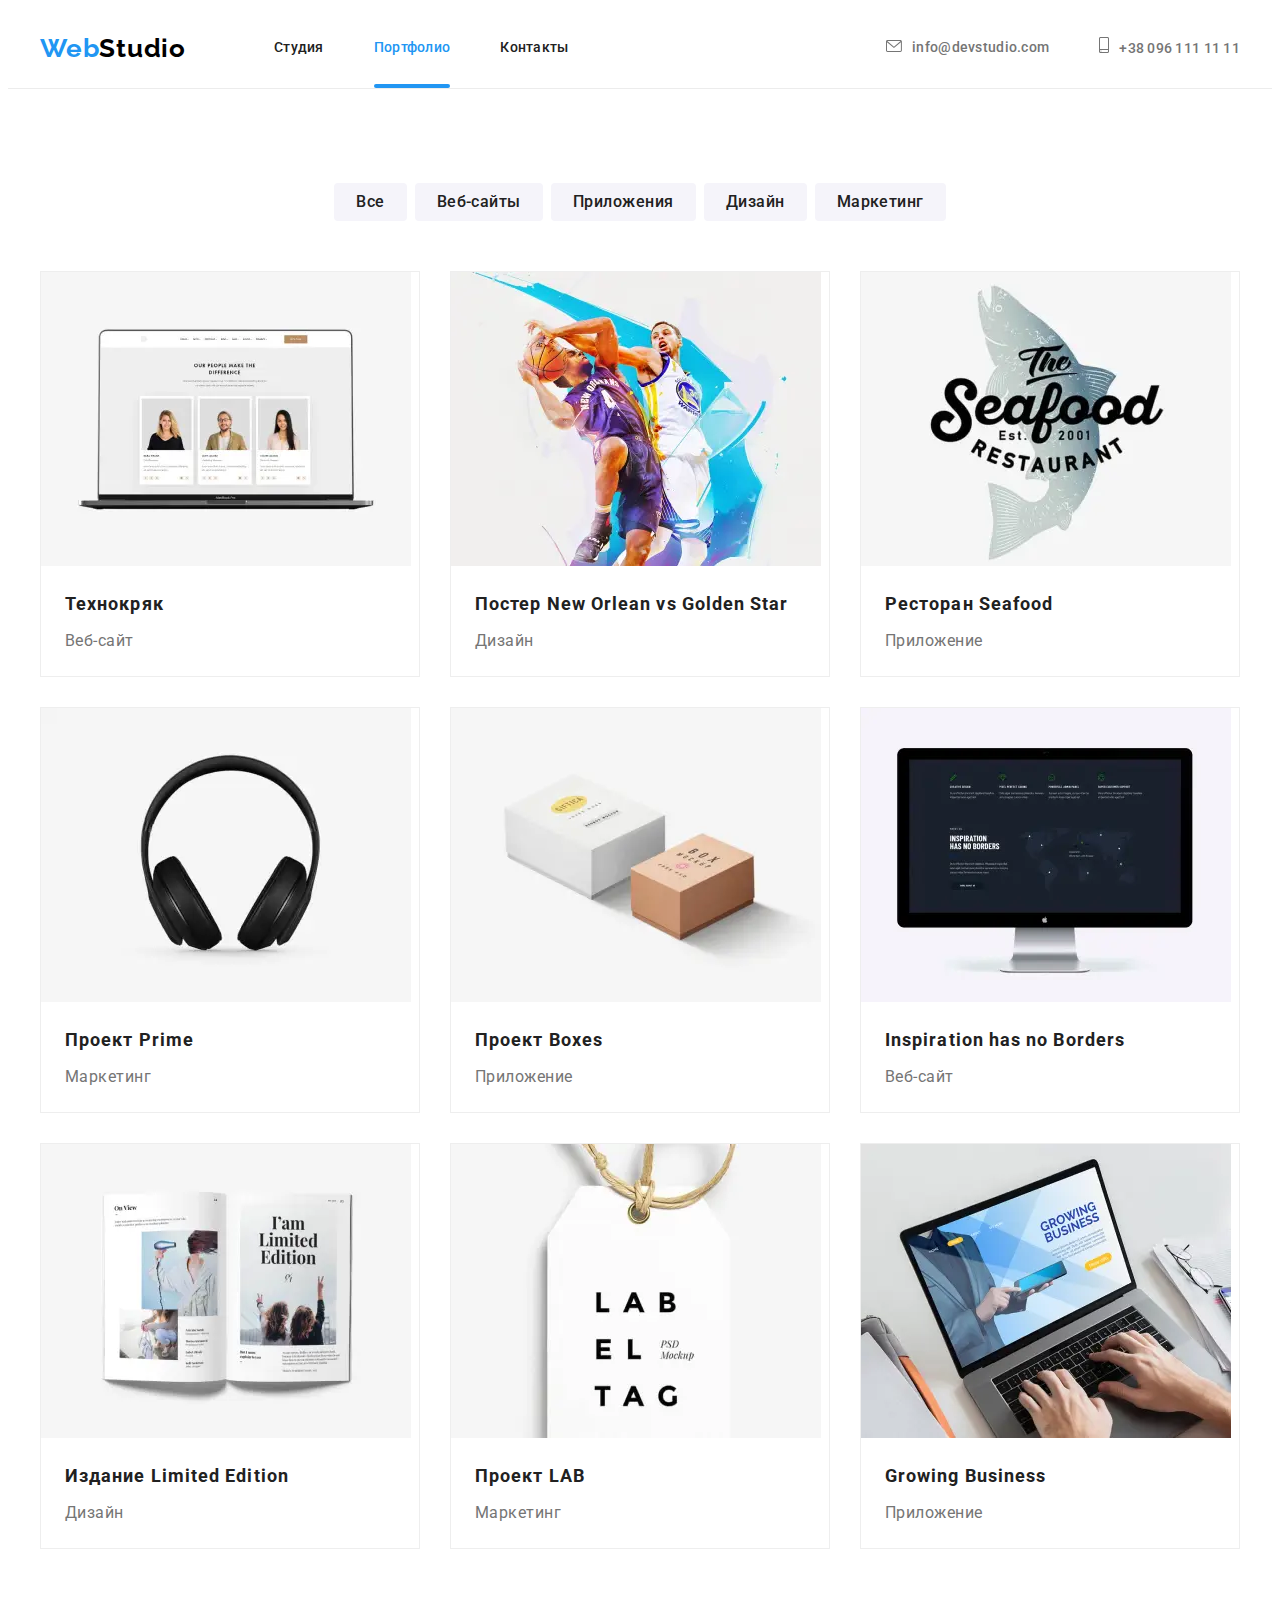
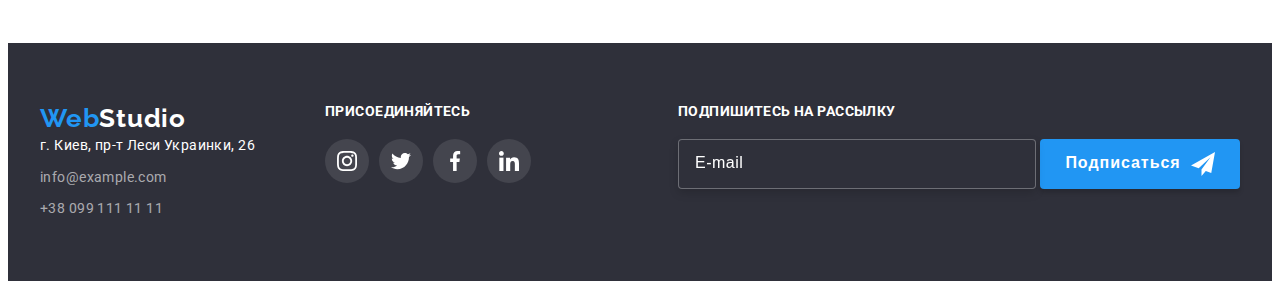
==== commit 04dbffc6: "правки" ====
--- a/portfolio.html
+++ b/portfolio.html
@@ -68,55 +68,55 @@
         </ul>
       </div>
       <div class="mobile-menu" data-menu>
-        <div class="container mobile-menu_container">
-          <button class="mobile-menu_close-btn" data-menu-close>
-            <svg class="modal_close-btn-icon mobile-menu_close-btn-icon">
+        <div class="container mobile-menu__container">
+          <button class="mobile-menu__close-btn" data-menu-close>
+            <svg class="modal_close-btn-icon mobile-menu__close-btn-icon">
               <use href="./images/icons.svg#icon-close-black"></use>
             </svg>
           </button>
-          <ul class="mobile-menu_nav">
-            <li class="mobile-menu_item list">
-              <a class="mobile-menu_link link" href="./index.html">Студия</a>
-            </li>
-            <li class="mobile-menu_item list">
-              <a class="mobile-menu_link link current" href="./portfolio.html"
+          <ul class="mobile-menu__nav">
+            <li class="mobile-menu__item list">
+              <a class="mobile-menu__link link" href="./index.html">Студия</a>
+            </li>
+            <li class="mobile-menu__item list">
+              <a class="mobile-menu__link link current" href="./portfolio.html"
                 >Портфолио</a
               >
             </li>
-            <li class="mobile-menu_item list">
-              <a class="mobile-menu_link link" href="">Контакты</a>
+            <li class="mobile-menu__item list">
+              <a class="mobile-menu__link link" href="">Контакты</a>
             </li>
           </ul>
-          <ul class="mobile-menu_contact">
-            <li class="mobile-menu_contact-item list">
-              <a class="mobile-menu_contact-link mobile link" href="">
+          <ul class="mobile-menu__contact">
+            <li class="mobile-menu__contact-item list">
+              <a class="mobile-menu__contact-link mobile link" href="">
                 +38 096 111 11 11
               </a>
             </li>
-            <li class="mobile-menu_contact-item list">
-              <a class="mobile-menu_contact-link email link" href="">
+            <li class="mobile-menu__contact-item list">
+              <a class="mobile-menu__contact-link email link" href="">
                 info@devstudio.com
               </a>
             </li>
           </ul>
-          <ul class="mobile-menu_soc-networks">
-            <li class="mobile-menu_soc-networks-item list">
-              <a href="" class="mobile-menu_soc-networks-link liner link">
+          <ul class="mobile-menu__soc-networks">
+            <li class="mobile-menu__soc-networks-item list">
+              <a href="" class="mobile-menu__soc-networks-link liner link">
                 Instagram
               </a>
             </li>
-            <li class="mobile-menu_soc-networks-item list">
-              <a href="" class="mobile-menu_soc-networks-link liner link">
+            <li class="mobile-menu__soc-networks-item list">
+              <a href="" class="mobile-menu__soc-networks-link liner link">
                 Twitter
               </a>
             </li>
-            <li class="mobile-menu_soc-networks-item list">
-              <a href="" class="mobile-menu_soc-networks-link liner link">
+            <li class="mobile-menu__soc-networks-item list">
+              <a href="" class="mobile-menu__soc-networks-link liner link">
                 Facebook
               </a>
             </li>
-            <li class="mobile-menu_soc-networks-item list">
-              <a href="" class="mobile-menu_soc-networks-link link">
+            <li class="mobile-menu__soc-networks-item list">
+              <a href="" class="mobile-menu__soc-networks-link link">
                 LinkedIn
               </a>
             </li>
@@ -876,5 +876,6 @@
         </form>
       </div>
     </footer>
+    <script src="./js/menu.js"></script>
   </body>
 </html>
--- a/css/main.min.css
+++ b/css/main.min.css
@@ -1,2 +1,2 @@
-:root{--main-font: "Roboto", sans-serif;--secondary-font: "Raleway", sans-serif;--accent-color: #2196f3;--main-grey-color: #757575;--main-black-color: #212121;--main-white-color:  #ffffff;--gap-card-set: 30px;--duration: 250ms;--timing-function: cubic-bezier(0.4, 0, 0.2, 1)}.visually-hidden{position:absolute !important;clip:rect(1px 1px 1px 1px);clip:rect(1px, 1px, 1px, 1px);padding:0 !important;border:0 !important;height:1px !important;width:1px !important;overflow:hidden}h1,h2,h3,h4,h5,h6,p{margin-top:0;margin-bottom:0}ul,ol{margin-top:0;margin-bottom:0;padding-left:0}img{display:block;max-width:100%;height:auto}.list{list-style:none}.link{text-decoration:none}body{font-family:var(--main-font);overflow-x:hidden}html{overflow-x:hidden}.section{padding-top:94px;padding-bottom:94px}@media screen and (max-width: 1199px){.section{padding-top:60px;padding-bottom:60px}}.container{width:100%;padding-left:15px;padding-right:15px}@media screen and (min-width: 480px){.container{width:480px;margin:0 auto}}@media screen and (min-width: 768px){.container{width:768px}}@media screen and (min-width: 1200px){.container{width:1200px}}.soc-networks{display:flex;justify-content:space-between;width:206px;height:44px;margin:auto}.soc-networks__link{display:flex;justify-content:center;align-items:center;width:44px;height:44px;background-color:var(--main-white-color);border-radius:50%;transition:background-color var(--duration) var(--timing-function)}.soc-networks__link:hover,.soc-networks__link:focus{background-color:var(--accent-color)}.soc-networks__icon{width:20px;height:20px;fill:#afb1b8;transition:fill var(--duration) var(--timing-function)}.soc-networks__link:hover .soc-networks__icon,.soc-networks__link:focus .soc-networks__icon{fill:var(--main-white-color)}.title{font-weight:700;text-align:center;letter-spacing:0.03em;color:var(--main-black-color);margin-bottom:50px}@media screen and (max-width: 1199px){.title{font-size:28px;line-height:1.18}}@media screen and (min-width: 1200px){.title{font-size:36px;line-height:1.16}}.backdrop{position:fixed;top:0;left:0;width:100%;height:100%;background-color:rgba(0,0,0,0.2);z-index:100;transition:opacity var(--duration) var(--timing-function),visibility var(--duration) var(--timing-function)}.is-hidden{opacity:0;visibility:hidden;pointer-events:none}.modal{position:absolute;top:50%;left:50%;transform:translate(-50%, -50%);background-color:var(--main-white-color);box-shadow:0px 1px 3px rgba(0,0,0,0.12),0px 1px 1px rgba(0,0,0,0.14),0px 2px 1px rgba(0,0,0,0.2);border-radius:4px;padding:40px}.modal__close-btn{position:absolute;width:30px;height:30px;top:8px;right:8px;padding:0;background-color:var(--main-white-color);border:1px solid rgba(0,0,0,0.1);border-radius:50%;box-sizing:border-box}.modal_close-btn-icon{position:absolute;top:5px;right:5px;width:18px;height:18px;padding:0;cursor:pointer}.modal_close-btn-icon:hover{fill:var(--accent-color)}@media screen and (max-width: 1199px){.modal{width:450px}}@media screen and (min-width: 1200px){.modal{width:528px}}.modal-form{display:flex;flex-direction:column}.modal-form__head{font-weight:700;text-align:center;letter-spacing:0.03em;margin-bottom:12px}@media screen and (max-width: 1199px){.modal-form__head{font-size:20px;line-height:1.5}}@media screen and (min-width: 480px){.modal-form__head{font-size:20px;line-height:1.15}.modal-form__field{font-weight:400;font-size:12px;line-height:14px;letter-spacing:0.01em;color:var(--main-grey-color);margin-bottom:10px}.modal-form__input-wrapper{position:relative;display:block;margin-top:4px}.modal-form__input{width:100%;height:40px;border:1px solid rgba(33,33,33,0.2);box-sizing:border-box;border-radius:4px;padding-left:41px;transition:border-color var(--duration) var(--timing-function)}.modal-form__input:focus{border-color:var(--accent-color);outline:none}.modal-form__icon{position:absolute;top:50%;left:12px;transform:translateY(-50%);display:block;width:18px;height:18px;transition:fill var(--duration) var(--timing-function)}.modal-form__icon__input:focus+.modal-form__icon{fill:var(--accent-color)}.modal-form__coment{width:100%;height:120px;border:1px solid rgba(33,33,33,0.2);box-sizing:border-box;border-radius:4px;padding:12px 16px;margin-top:4px;resize:none}.modal-form__coment::placeholder{font-weight:400;font-size:14px;line-height:16px;letter-spacing:0.01em;color:rgba(117,117,117,0.5)}.modal-form__coment:focus{outline:none;border-color:var(--accent-color)}.modal-form__checkbox-policy{font-weight:400;letter-spacing:0.03em;font-size:12px;line-height:1.17;color:var(--main-grey-color);margin-top:10px}.modal-form__policy-link{color:var(--accent-color)}.modal-form__checkbox-policy::before{display:inline-block;vertical-align:middle;content:"";width:15px;height:15px;cursor:pointer;border:2px solid #212121;border-radius:2px;box-sizing:border-box}.modal-form__checkbox:checked+.modal-form__checkbox-policy::before{border:none;background-image:url("../images/icon-check.svg");background-position:50% 50%;border-radius:2px solid var(--accent-color)}.modal-form__checkbox-policy::before,.modal-form__checkbox-policy{display:inline-flex;align-items:center;justify-content:space-evenly}.modal-form__btn{align-self:center;width:200px;height:50px;margin-top:30px;background-color:#2196f3;box-shadow:0px 4px 4px rgba(0,0,0,0.15);border-radius:4px;border:none;color:var(--main-white-color);font-weight:700;font-size:16px;line-height:30px;align-items:center;text-align:center;letter-spacing:0.06em;cursor:pointer;transition:background-color var(--duration) var(--timing-function)}.modal-form__btn:hover,.modal-form__btn:focus{background-color:#188ce8}}@media screen and (max-width: 1199px){.modal-form__checkbox-policy{font-size:12px;line-height:1.17}}@media screen and (min-width: 1200px){.modal-form__checkbox-policy{font-size:14px;line-height:1.71}}.logo{font-family:var(--secondary-font);font-weight:700;font-size:26px;line-height:1.19;letter-spacing:0.03em}.logo__first-part{color:#2196f3}@media screen and (max-width: 767px){.menu{display:none}}@media screen and (min-width: 768px){.menu{display:flex}.menu__item:not(:last-child){margin-right:50px}.menu__link{font-weight:500;font-size:14px;line-height:1.14;letter-spacing:0.02em;color:var(--main-black-color);position:relative;display:block;padding-top:32px;padding-bottom:32px;transition:color var(--duration) var(--timing-function)}.menu__link:hover,.menu__link:focus{color:var(--accent-color)}.menu__link.current::after{content:"";position:absolute;left:0;bottom:0;display:block;width:100%;height:4px;background-color:var(--accent-color);border-radius:2px}.current{color:var(--accent-color)}}@media screen and (min-width: 1200px){.menu{display:flex}.menu__item:not(:last-child){margin-right:50px}.menu__link{font-weight:500;font-size:14px;line-height:1.14;letter-spacing:0.02em;color:var(--main-black-color);position:relative;display:block;padding-top:32px;padding-bottom:32px;transition:color var(--duration) var(--timing-function)}.menu__link:hover,.menu__link:focus{color:var(--accent-color)}.menu__link.current::after{content:"";position:absolute;left:0;bottom:0;display:block;width:100%;height:4px;background-color:var(--accent-color);border-radius:2px}.current{color:var(--accent-color)}}.appeal__tittle{font-family:var(--main-font);font-weight:700;font-size:14px;line-height:16px;letter-spacing:0.03em;text-transform:uppercase;color:var(--main-white-color);margin-bottom:20px}.appeal__list{display:flex}.appeal__item{display:flex;justify-content:center;align-items:center;border-radius:50%}.appeal__item:not(:last-child){margin-right:10px}.appeal__link{display:flex;justify-content:center;align-items:center;width:44px;height:44px;background:rgba(255,255,255,0.1);border-radius:50%;transition:background-color var(--duration) var(--timing-function)}.appeal__link:hover,.appeal__link:focus{cursor:pointer;background-color:var(--accent-color)}.appeal__social-icon{display:flex;width:20px;height:20px;justify-content:center;align-items:center;fill:var(--main-white-color)}@media screen and (max-width: 1199px){.appeal__tittle{display:flex;justify-content:center}.appeal__list{margin-bottom:60px}}@media screen and (min-width: 1200px){.appeal{margin-left:70px}}.overlay{min-height:400px;margin-left:auto;margin-right:auto;background-color:#c4c4c4;background-image:linear-gradient(to right, rgba(47,48,58,0.4), rgba(47,48,58,0.4)),url("../../images/hero/bg-mobile.jpg");background-repeat:no-repeat;background-size:cover}@media (min-device-pixel-ratio: 2) and (max-width: 767px), (min-resolution: 192dpi) and (max-width: 767px), (min-resolution: 2dppx) and (max-width: 767px){.overlay{background-image:url("../../images/hero/bg-mobile@2x.jpg")}}@media screen and (min-width: 768px){.overlay{background-image:url("../../images/hero/bg-tablet.jpg")}}@media (min-device-pixel-ratio: 2) and (min-width: 768px), (min-resolution: 192dpi) and (min-width: 768px), (min-resolution: 2dppx) and (min-width: 768px){.overlay{background-image:url("../../images/hero/bg-tablet@2x.jpg")}}@media screen and (min-width: 1200px){.overlay{background-image:url("../../images/hero/bg-desktop.jpg")}}@media (min-device-pixel-ratio: 2) and (min-width: 1200px), (min-resolution: 192dpi) and (min-width: 1200px), (min-resolution: 2dppx) and (min-width: 1200px){.overlay{background-image:url("../../images/hero/bg-desktop@2x.jpg")}}.button__modal-btn{padding:10px 32px;border-radius:4px;font-weight:700;font-size:16px;line-height:1.87;letter-spacing:0.06em;background-color:#2196f3;color:var(--main-white-color);cursor:pointer;border:#2196f3;box-shadow:0px 4px 4px rgba(0,0,0,0.15);transition:background-color var(--duration) var(--timing-function)}.button__modal-btn:hover,.button__modal-btn:focus{background-color:#188ce8}@media screen and (max-width: 767px){.mobile-menu{position:fixed;top:0;left:0;width:100vw;height:100vh;background:#ffffff;padding-top:48px;padding-bottom:48px;box-shadow:0px 4px 8px rgba(0,0,0,0.04),0px 2px 4px rgba(0,0,0,0.08),0px 1px 3px rgba(0,0,0,0.16);overflow:auto;opacity:0;visibility:hidden;pointer-events:none}.mobile-menu__container{position:relative;padding-left:25px;padding-top:48px;padding-right:25px;padding-bottom:48px}.mobile-menu_close-btn{border:none;border-color:transparent;padding:0;position:absolute;top:10px;right:0;width:40px;height:40px;border:none;background-color:transparent;padding:0}.mobile-menu_close-btn-icon{margin-top:10px;margin-right:15px}.mobile-menu.is-open{opacity:1;visibility:visible;pointer-events:auto}.mobile-menu_nav{padding-left:25px;margin-bottom:302px}.mobile-menu_item:not(:last-child){margin-bottom:32px}.mobile-menu_link{font-family:Roboto;font-weight:500;font-size:40px;line-height:1.18;letter-spacing:0.02em;position:relative;color:#212121;transition:color var(--duration) var(--timing-function)}.mobile-menu_link:hover,.mobile-menu_link:focus{color:var(--accent-color)}.mobile-menu_link.current::after{content:"";position:absolute;left:0;bottom:0;display:block;width:100%;height:4px;background-color:var(--accent-color);border-radius:2px}.mobile-menu .current{color:var(--accent-color)}.mobile-menu_contact{margin-bottom:64px;margin-left:40px}.mobile-menu_contact-item{margin-bottom:32px}.mobile-menu_soc-networks{display:flex;justify-content:center}.mobile-menu_soc-networks-link{font-family:Roboto;font-weight:500;font-size:18px;line-height:1.22;letter-spacing:0.02em;color:#2196f3}.liner::after{content:"";width:22px;height:0px;border:1px solid rgba(33,33,33,0.2);transform:rotate(90deg);margin-left:10px;margin-right:10px}.mobile{font-family:Roboto;font-weight:500;font-size:34px;line-height:1.18;letter-spacing:0.02em;color:#2196f3}.email{font-family:Roboto;font-weight:500;font-size:24px;line-height:1.17;letter-spacing:0.02em;color:#757575}}@media screen and (min-width: 768px){.mobile-menu{display:none}}.header{border-bottom:1px solid #ececec}.header__logo{color:#000000}.header__container{display:flex;justify-content:space-between;align-items:center}@media screen and (max-width: 767px){.header__container{margin-top:16px;margin-bottom:16px;display:flex;justify-content:space-between;align-items:center}.header__contact{display:none}.header_burger-menu-btn{line-height:0;background-color:transparent;border:none;padding:0;transition:color var(--duration) var(--timing-function)}.header_burger-menu-btn:hover,.header_burger-menu-btn:focus{color:var(--accent-color)}.header_burger-menu-icon{width:40px;height:40px;transition:fill var(--duration) var(--timing-function)}.header_burger-menu-icon:hover,.header_burger-menu-icon:focus{fill:var(--accent-color)}}@media screen and (min-width: 768px){.header_burger-menu-btn{display:none}.header__nav{display:flex;align-items:center}.header__logo{margin-right:88px}.header__contact-link{font-weight:500;font-size:14px;line-height:1.4;letter-spacing:0.02em;color:var(--main-grey-color);transition:color var(--duration) var(--timing-function)}.header__contact-link:hover,.header__contact-link:focus{color:var(--accent-color)}.header__contact-icon{fill:var(--main-grey-color);margin-right:10px;transition:fill var(--duration) var(--timing-function)}.header__contact-icon:hover,.header__contact-icon:focus{fill:var(--accent-color)}.header__contact-icon__contact-link:hover .header__contact-icon,.header__contact-icon__contact-link:focus .header__contact-icon{fill:var(--accent-color)}.indent{margin-top:10px}.envelope{width:16px;height:12px;fill:currentColor}.smartphone{width:10px;height:16px;fill:currentColor}}@media screen and (min-width: 1200px){.header__contact{display:flex;justify-content:center}.header__contact-item{display:flex;justify-content:center;align-items:center}.header__contact-item:not(:last-child){margin-right:50px}.header__contact-link{display:flex;justify-content:center;align-items:baseline}.indent{margin-top:0}}.hero{text-align:center}.hero__title{font-weight:900;margin-bottom:30px;letter-spacing:0.06em;text-transform:uppercase;color:var(--main-white-color)}@media screen and (max-width: 1199px){.hero{padding-top:118px;padding-bottom:118px}.hero__title{font-size:26px;line-height:1.62;text-align:center}}@media screen and (min-width: 1200px){.hero{padding-top:200px;padding-bottom:200px}.hero__title{font-size:44px;line-height:1.36}}.advantage__icon-border{width:100%;background:#f5f4fa;border-radius:4px;padding-top:25px;padding-bottom:25px;margin-bottom:30px}.advantage__icon{width:70px;height:70px}@media screen and (min-width: 480px){.advantage__icon-border{width:450px;height:120px;padding-left:190px;padding-right:190px}}@media screen and (min-width: 768px){.advantage__icon-border{width:354px;height:120px;padding-left:142px;padding-right:142px}.advantage__list{display:flex}}@media screen and (min-width: 768px) and (max-width: 1199px){.advantage__list{flex-wrap:wrap;margin-right:-30px;margin-bottom:-30px}.advantage__item{max-width:354px;flex-basis:calc((100%-60px) / 2);margin-right:var(--gap-card-set);margin-bottom:var(--gap-card-set)}}@media screen and (min-width: 1200px){.advantage__item{width:270px}.advantage__item:not(:last-child){margin-right:var(--gap-card-set)}.advantage__icon-border{width:270px;height:120px;padding-left:100px;padding-right:100px}.advantage__description{display:flex;flex-wrap:wrap}}@media screen and (max-width: 767px){.advantage__icon{align-items:center}.advantage__title{text-align:center}.advantage__description{margin-bottom:30px}}.advantage__title{font-size:14px;line-height:1.42;letter-spacing:0.03em;text-transform:uppercase;color:var(--main-black-color);margin-bottom:10px}.advantage__description{font-size:14px;line-height:1.71;letter-spacing:0.03em;color:var(--main-grey-color)}@media screen and (max-width: 1199px){.doing{display:none}}.doing_section{padding-top:0}.doing__list{display:flex;justify-content:center;margin-right:calc(- 1 * var(--gap-card-set))}.doing__item:not(:last-child){margin-right:var(--gap-card-set)}.doing__image-wrapper{position:relative}.doing__overlay-wrapper{position:absolute;bottom:0;left:0;width:100%;height:70px;background-color:rgba(47,48,58,0.8)}.doing__overlay{position:absolute;width:100%;height:100%;padding-top:27px;padding-bottom:27px;font-family:var(--main-font);font-weight:700;font-size:14px;line-height:16px;text-align:center;letter-spacing:0.03em;text-transform:uppercase;color:var(--main-white-color)}.team{background:#f5f4fa}.team__item{background:var(--main-white-color);box-shadow:0px 1px 3px rgba(0,0,0,0.12),0px 1px 1px rgba(0,0,0,0.14),0px 2px 1px rgba(0,0,0,0.2);border-radius:0px 0px 4px 4px}@media screen and (max-width: 767px){.team__item{margin-bottom:30px}}@media screen and (min-width: 768px){.team__list{display:flex;flex-wrap:wrap;margin-right:-30px;margin-bottom:-30px}.team__item{max-width:354px;flex-basis:calc 20px;margin-right:var(--gap-card-set);margin-bottom:var(--gap-card-set)}}.team__content{padding-top:30px;padding-bottom:30px}.team__title{font-weight:500;font-size:16px;line-height:1.18;letter-spacing:0.03em;color:var(--main-black-color);margin-bottom:10px;text-align:center}.team__position{font-weight:400;font-size:16px;line-height:1.18;letter-spacing:0.03em;color:var(--main-grey-color);text-align:center;margin-bottom:16px}.customers__list{display:flex;flex-wrap:wrap;margin-right:-30px;margin-bottom:-30px}@media screen and (max-width: 767px){.customers__link{flex-basis:calc 20px;margin-right:30px;margin-bottom:30px}}@media screen and (min-width: 768px) and (max-width: 1199px){.customers__link{flex-basis:calc 3.33333px;margin-right:30px;margin-bottom:30px}}.customers__link{display:flex;align-items:center;justify-content:center;height:92px;border:1px solid #afb1b8;box-sizing:border-box;border-radius:4px;transition:border 250ms cubic-bezier(0.4, 0, 0.2, 1)}.customers__link:hover,.customers__link:focus{border:1px solid var(--accent-color)}.customers__link:focus{outline:none}@media screen and (max-width: 767px){.customers__link{width:210px}}@media screen and (min-width: 768px){.customers__link{width:226px}}@media screen and (min-width: 1200px){.customers__link{width:170px;margin-right:30px;margin-bottom:0}}.customers__icon{width:106px;height:60px;fill:#afb1b8;transition:fill var(--duration) var(--timing-function)}.customers__icon:hover,.customers__icon:focus{fill:var(--accent-color)}.customers__link:hover .customers__icon,.customers__link:focus .customers__icon{fill:var(--accent-color)}.footer{padding-top:60px;padding-bottom:60px;background:#2f303a}.footer__item:not(:last-child){margin-bottom:8px}.footer__logo{color:var(--main-white-color)}.footer__address{margin-top:20px;margin-bottom:60px}.footer__form-head{font-weight:700;font-size:14px;line-height:16px;letter-spacing:0.03em;text-transform:uppercase;color:var(--main-white-color);margin-bottom:20px}.footer__form-input{width:450px;height:50px;border:1px solid rgba(255,255,255,0.3);box-sizing:border-box;filter:drop-shadow(0px 4px 4px rgba(0,0,0,0.15));border-radius:4px;padding:15px 16px;background-color:#2f303a;margin-bottom:20px}.footer__form-input::placeholder{font-weight:400;font-size:16px;letter-spacing:0.03em;color:#fff}.footer__form-btn{width:200px;height:50px;background:#2196f3;box-shadow:0px 4px 4px rgba(0,0,0,0.15);border-radius:4px;border:none;font-weight:700;font-size:16px;letter-spacing:0.06em;color:var(--main-white-color);cursor:pointer;align-items:center;text-align:center;padding-top:10px;padding-bottom:10px}.footer__form-btn::after{display:inline-block;vertical-align:middle;content:"";width:24px;height:24px;margin-left:10px;background-image:url("../images/icon-send.svg")}.footer__link{font-style:normal;font-weight:400;font-size:14px;line-height:1.71;letter-spacing:0.03em;color:rgba(255,255,255,0.6)}.footer__contact-color{color:var(--main-white-color)}@media screen and (max-width: 767px){.footer__container{display:flex;flex-direction:column;justify-content:center;align-items:center}}@media screen and (min-width: 768px) and (max-width: 1199px){.footer__tablet-position{display:flex;justify-content:space-evenly}}@media screen and (max-width: 1199px){.footer__logo{display:flex;justify-content:center}.footer__address{display:flex;justify-content:center}.footer__contact-list{display:flex;flex-direction:column;align-items:center}.footer__form-head{display:flex;justify-content:center}.footer__form-position{display:flex;flex-direction:column;justify-content:center;align-items:center}.footer__form-input{display:flex;flex-direction:column}}@media screen and (min-width: 1200px){.footer__container{display:flex;flex-wrap:nowrap;justify-content:space-between}.footer__tablet-position{display:flex}.footer__form-input{width:358px}}.portfolio__filter{display:flex}.portfolio__item:not(:last-child){margin-right:8px}.portfolio__button{height:38px}.portfolio__button{padding:6px 22px;font-family:var(--main-font);font-weight:500;font-size:16px;line-height:1.62;text-align:center;letter-spacing:0.03em;color:var(--main-black-color);cursor:pointer;background:#f5f4fa;border-radius:4px;border:var(--main-grey-color);transition:color var(--duration) var(--timing-function),background-color var(--duration) var(--timing-function)}.portfolio__button:hover,.portfolio__button:focus{background-color:var(--accent-color);color:var(--main-white-color);box-shadow:0px 3px 1px rgba(0,0,0,0.1),0px 1px 2px rgba(0,0,0,0.08),0px 2px 2px rgba(0,0,0,0.12);border-radius:4px}.portfolio__button:active{background-color:var(--accent-color);color:var(--main-white-color)}.portfolio__portfolio-item{margin-bottom:30px;background:var(--main-white-color);border:1px solid #eeeeee;box-sizing:border-box;transition:box-shadow var(--duration) var(--timing-function)}.portfolio__portfolio-item:hover,.portfolio__portfolio-item:focus{box-shadow:0px 1px 1px rgba(0,0,0,0.12),0px 4px 4px rgba(0,0,0,0.06),1px 4px 6px rgba(0,0,0,0.16);cursor:pointer}.potfolio__portfolio-img-wrapper{position:relative;overflow:hidden;max-height:400px}.portfolio__overlay-portfolio{position:absolute;top:0;left:0;width:100%;height:100%;color:var(--main-white-color);font-size:18px;line-height:28px;letter-spacing:0.03em;padding:63px 24px;background-color:rgba(33,150,243,0.9);transform:translateY(100%);transition:transform var(--duration) var(--timing-function)}.potfolio__potfolio-link-wrapper:hover .portfolio__overlay-portfolio,.potfolio__potfolio-link-wrapper:focus .portfolio__overlay-portfolio{transform:translateY(0%)}.portfolio__portfolio-content{padding:20px 24px}.portfolio__portfolio-title{font-weight:700;font-size:18px;line-height:2;letter-spacing:0.06em;color:var(--main-black-color);margin-bottom:4px}.portfolio__description{font-weight:400;font-size:16px;line-height:1.87;letter-spacing:0.03em;color:var(--main-grey-color)}@media screen and (max-width: 767px){.portfolio__filter{flex-wrap:wrap;margin-bottom:40px}}@media screen and (min-width: 768px){.portfolio__filter{justify-content:center;margin-bottom:30px}.portfolio__portfolio-content{padding-bottom:56px}.portfolio__portfolio-list{display:flex;flex-wrap:wrap;margin-right:-30px;margin-bottom:-30px}.portfolio__portfolio-item{flex-basis:calc((100% - 60px) / 2);margin-right:30px}}@media screen and (min-width: 1200px){.portfolio__filter{margin-bottom:50px}.portfolio__portfolio-item{flex-basis:calc((100% - 90px) / 3);margin-right:30px}}
+:root{--main-font: "Roboto", sans-serif;--secondary-font: "Raleway", sans-serif;--accent-color: #2196f3;--main-grey-color: #757575;--main-black-color: #212121;--main-white-color:  #ffffff;--gap-card-set: 30px;--duration: 250ms;--timing-function: cubic-bezier(0.4, 0, 0.2, 1)}.visually-hidden{position:absolute !important;clip:rect(1px 1px 1px 1px);clip:rect(1px, 1px, 1px, 1px);padding:0 !important;border:0 !important;height:1px !important;width:1px !important;overflow:hidden}h1,h2,h3,h4,h5,h6,p{margin-top:0;margin-bottom:0}ul,ol{margin-top:0;margin-bottom:0;padding-left:0}img{display:block;max-width:100%;height:auto}.list{list-style:none}.link{text-decoration:none}body{font-family:var(--main-font);overflow-x:hidden}html{overflow-x:hidden}.section{padding-top:94px;padding-bottom:94px}@media screen and (max-width: 1199px){.section{padding-top:60px;padding-bottom:60px}}.container{width:100%;padding-left:15px;padding-right:15px}@media screen and (min-width: 480px){.container{width:480px;margin:0 auto}}@media screen and (min-width: 768px){.container{width:768px}}@media screen and (min-width: 1200px){.container{width:1200px}}.soc-networks{display:flex;justify-content:space-between;width:206px;height:44px;margin:auto}.soc-networks__link{display:flex;justify-content:center;align-items:center;width:44px;height:44px;background-color:var(--main-white-color);border-radius:50%;transition:background-color var(--duration) var(--timing-function)}.soc-networks__link:hover,.soc-networks__link:focus{background-color:var(--accent-color)}.soc-networks__icon{width:20px;height:20px;fill:#afb1b8;transition:fill var(--duration) var(--timing-function)}.soc-networks__link:hover .soc-networks__icon,.soc-networks__link:focus .soc-networks__icon{fill:var(--main-white-color)}.title{font-weight:700;text-align:center;letter-spacing:0.03em;color:var(--main-black-color)}@media screen and (max-width: 1199px){.title{font-size:28px;line-height:1.18;margin-bottom:30px}}@media screen and (min-width: 1200px){.title{font-size:36px;line-height:1.16;margin-bottom:50px}}.backdrop{position:fixed;top:0;left:0;width:100%;height:100%;background-color:rgba(0,0,0,0.2);z-index:100;transition:opacity var(--duration) var(--timing-function),visibility var(--duration) var(--timing-function)}.is-hidden{opacity:0;visibility:hidden;pointer-events:none}.modal{position:absolute;top:50%;left:50%;transform:translate(-50%, -50%);background-color:var(--main-white-color);box-shadow:0px 1px 3px rgba(0,0,0,0.12),0px 1px 1px rgba(0,0,0,0.14),0px 2px 1px rgba(0,0,0,0.2);border-radius:4px;padding:40px}.modal__close-btn{position:absolute;width:30px;height:30px;top:8px;right:8px;padding:0;background-color:var(--main-white-color);border:1px solid rgba(0,0,0,0.1);border-radius:50%;box-sizing:border-box}.modal_close-btn-icon{position:absolute;top:5px;right:5px;width:18px;height:18px;padding:0;cursor:pointer}.modal_close-btn-icon:hover{fill:var(--accent-color)}@media screen and (max-width: 1199px){.modal{width:450px}}@media screen and (min-width: 1200px){.modal{width:528px}}.modal-form{display:flex;flex-direction:column}.modal-form__head{font-weight:700;text-align:center;letter-spacing:0.03em;margin-bottom:12px}@media screen and (max-width: 1199px){.modal-form__head{font-size:20px;line-height:1.5}}@media screen and (min-width: 480px){.modal-form__head{font-size:20px;line-height:1.15}.modal-form__field{font-weight:400;font-size:12px;line-height:14px;letter-spacing:0.01em;color:var(--main-grey-color);margin-bottom:10px}.modal-form__input-wrapper{position:relative;display:block;margin-top:4px}.modal-form__input{width:100%;height:40px;border:1px solid rgba(33,33,33,0.2);box-sizing:border-box;border-radius:4px;padding-left:41px;transition:border-color var(--duration) var(--timing-function)}.modal-form__input:focus{border-color:var(--accent-color);outline:none}.modal-form__icon{position:absolute;top:50%;left:12px;transform:translateY(-50%);display:block;width:18px;height:18px;transition:fill var(--duration) var(--timing-function)}.modal-form__icon__input:focus+.modal-form__icon{fill:var(--accent-color)}.modal-form__coment{width:100%;height:120px;border:1px solid rgba(33,33,33,0.2);box-sizing:border-box;border-radius:4px;padding:12px 16px;margin-top:4px;resize:none}.modal-form__coment::placeholder{font-weight:400;font-size:14px;line-height:16px;letter-spacing:0.01em;color:rgba(117,117,117,0.5)}.modal-form__coment:focus{outline:none;border-color:var(--accent-color)}.modal-form__checkbox-policy{font-weight:400;letter-spacing:0.03em;font-size:12px;line-height:1.17;color:var(--main-grey-color);margin-top:10px}.modal-form__policy-link{color:var(--accent-color)}.modal-form__checkbox-policy::before{display:inline-block;vertical-align:middle;content:"";width:15px;height:15px;cursor:pointer;border:2px solid #212121;border-radius:2px;box-sizing:border-box}.modal-form__checkbox:checked+.modal-form__checkbox-policy::before{border:none;background-image:url("../images/icon-check.svg");background-position:50% 50%;border-radius:2px solid var(--accent-color)}.modal-form__checkbox-policy::before,.modal-form__checkbox-policy{display:inline-flex;align-items:center;justify-content:space-evenly}.modal-form__btn{align-self:center;width:200px;height:50px;margin-top:30px;background-color:#2196f3;box-shadow:0px 4px 4px rgba(0,0,0,0.15);border-radius:4px;border:none;color:var(--main-white-color);font-weight:700;font-size:16px;line-height:30px;align-items:center;text-align:center;letter-spacing:0.06em;cursor:pointer;transition:background-color var(--duration) var(--timing-function)}.modal-form__btn:hover,.modal-form__btn:focus{background-color:#188ce8}}@media screen and (max-width: 1199px){.modal-form__checkbox-policy{font-size:12px;line-height:1.17}}@media screen and (min-width: 1200px){.modal-form__checkbox-policy{font-size:14px;line-height:1.71}}.logo{font-family:var(--secondary-font);font-weight:700;font-size:26px;line-height:1.19;letter-spacing:0.03em}.logo__first-part{color:#2196f3}@media screen and (max-width: 767px){.menu{display:none}}@media screen and (min-width: 768px){.menu{display:flex}.menu__item:not(:last-child){margin-right:50px}.menu__link{font-weight:500;font-size:14px;line-height:1.14;letter-spacing:0.02em;color:var(--main-black-color);position:relative;display:block;padding-top:32px;padding-bottom:32px;transition:color var(--duration) var(--timing-function)}.menu__link:hover,.menu__link:focus{color:var(--accent-color)}.menu__link.current::after{content:"";position:absolute;left:0;bottom:0;display:block;width:100%;height:4px;background-color:var(--accent-color);border-radius:2px}.current{color:var(--accent-color)}}@media screen and (min-width: 1200px){.menu{display:flex}.menu__item:not(:last-child){margin-right:50px}.menu__link{font-weight:500;font-size:14px;line-height:1.14;letter-spacing:0.02em;color:var(--main-black-color);position:relative;display:block;padding-top:32px;padding-bottom:32px;transition:color var(--duration) var(--timing-function)}.menu__link:hover,.menu__link:focus{color:var(--accent-color)}.menu__link.current::after{content:"";position:absolute;left:0;bottom:0;display:block;width:100%;height:4px;background-color:var(--accent-color);border-radius:2px}.current{color:var(--accent-color)}}.appeal__tittle{font-family:var(--main-font);font-weight:700;font-size:14px;line-height:16px;letter-spacing:0.03em;text-transform:uppercase;color:var(--main-white-color);margin-bottom:20px}.appeal__list{display:flex}.appeal__item{display:flex;justify-content:center;align-items:center;border-radius:50%}.appeal__item:not(:last-child){margin-right:10px}.appeal__link{display:flex;justify-content:center;align-items:center;width:44px;height:44px;background:rgba(255,255,255,0.1);border-radius:50%;transition:background-color var(--duration) var(--timing-function)}.appeal__link:hover,.appeal__link:focus{cursor:pointer;background-color:var(--accent-color)}.appeal__social-icon{display:flex;width:20px;height:20px;justify-content:center;align-items:center;fill:var(--main-white-color)}@media screen and (max-width: 1199px){.appeal__tittle{display:flex;justify-content:center}.appeal__list{margin-bottom:60px}}@media screen and (min-width: 1200px){.appeal{margin-left:70px}}.overlay{min-height:400px;margin-left:auto;margin-right:auto;background-color:#c4c4c4;background-image:linear-gradient(to right, rgba(47,48,58,0.4), rgba(47,48,58,0.4)),url("../images/hero/bg-mobile.jpg");background-repeat:no-repeat;background-size:cover}@media (min-device-pixel-ratio: 2) and (max-width: 767px), (min-resolution: 192dpi) and (max-width: 767px), (min-resolution: 2dppx) and (max-width: 767px){.overlay{background-image:linear-gradient(to right, rgba(47,48,58,0.4), rgba(47,48,58,0.4)),url("../images/hero/bg-mobile@2x.jpg")}}@media screen and (min-width: 768px){.overlay{background-image:linear-gradient(to right, rgba(47,48,58,0.4), rgba(47,48,58,0.4)),url("../images/hero/bg-tablet.jpg")}}@media (min-device-pixel-ratio: 2) and (min-width: 768px), (min-resolution: 192dpi) and (min-width: 768px), (min-resolution: 2dppx) and (min-width: 768px){.overlay{background-image:linear-gradient(to right, rgba(47,48,58,0.4), rgba(47,48,58,0.4)),url("../images/hero/bg-tablet@2x.jpg")}}@media screen and (min-width: 1200px){.overlay{background-image:linear-gradient(to right, rgba(47,48,58,0.4), rgba(47,48,58,0.4)),url("../images/hero/bg-desktop.jpg")}}@media (min-device-pixel-ratio: 2) and (min-width: 1200px), (min-resolution: 192dpi) and (min-width: 1200px), (min-resolution: 2dppx) and (min-width: 1200px){.overlay{background-image:linear-gradient(to right, rgba(47,48,58,0.4), rgba(47,48,58,0.4)),url("../images/hero/bg-desktop@2x.jpg")}}.button__modal-btn{padding:10px 32px;border-radius:4px;font-weight:700;font-size:16px;line-height:1.87;letter-spacing:0.06em;background-color:#2196f3;color:var(--main-white-color);cursor:pointer;border:#2196f3;box-shadow:0px 4px 4px rgba(0,0,0,0.15);transition:background-color var(--duration) var(--timing-function)}.button__modal-btn:hover,.button__modal-btn:focus{background-color:#188ce8}@media screen and (max-width: 767px){.mobile-menu{position:fixed;top:0;left:0;width:100vw;height:100vh;background:#ffffff;box-shadow:0px 4px 8px rgba(0,0,0,0.04),0px 2px 4px rgba(0,0,0,0.08),0px 1px 3px rgba(0,0,0,0.16);overflow:auto;z-index:1;opacity:0;visibility:hidden;pointer-events:none}.mobile-menu__container{position:relative;padding-left:25px;padding-top:48px;padding-right:25px;padding-bottom:48px}.mobile-menu__close-btn{border:none;border-color:transparent;padding:0;position:absolute;top:10px;right:0;width:40px;height:40px;border:none;background-color:transparent;padding:0}.mobile-menu__close-btn-icon{margin-top:10px;margin-right:15px}.mobile-menu.is-open{opacity:1;visibility:visible;pointer-events:auto}.mobile-menu__nav{padding-left:25px;margin-bottom:302px}.mobile-menu__item:not(:last-child){margin-bottom:32px}.mobile-menu__link{font-family:Roboto;font-weight:500;font-size:40px;line-height:1.18;letter-spacing:0.02em;position:relative;color:#212121;transition:color var(--duration) var(--timing-function)}.mobile-menu__link:hover,.mobile-menu__link:focus{color:var(--accent-color)}.mobile-menu__contact{margin-bottom:64px;margin-left:40px}.mobile-menu__contact-item{margin-bottom:32px}.mobile-menu__soc-networks{display:flex;justify-content:center}.mobile-menu__soc-networks-link{font-family:Roboto;font-weight:500;font-size:18px;line-height:1.22;letter-spacing:0.02em;color:#2196f3}.current{color:var(--accent-color)}.liner::after{content:"";width:22px;height:0px;border:1px solid rgba(33,33,33,0.2);transform:rotate(90deg);margin-left:10px;margin-right:10px}.mobile{font-family:Roboto;font-weight:500;font-size:34px;line-height:1.18;letter-spacing:0.02em;color:#2196f3}.email{font-family:Roboto;font-weight:500;font-size:24px;line-height:1.17;letter-spacing:0.02em;color:#757575}}@media screen and (min-width: 768px){.mobile-menu{display:none}}.header{border-bottom:1px solid #ececec}.header__logo{color:#000000}.header__container{display:flex;justify-content:space-between;align-items:center}@media screen and (max-width: 767px){.header__container{margin-top:16px;margin-bottom:16px;display:flex;justify-content:space-between;align-items:center}.header__contact{display:none}.header_burger-menu-btn{line-height:0;background-color:transparent;border:none;padding:0;transition:color var(--duration) var(--timing-function)}.header_burger-menu-btn:hover,.header_burger-menu-btn:focus{color:var(--accent-color)}.header_burger-menu-icon{width:40px;height:40px;transition:fill var(--duration) var(--timing-function)}.header_burger-menu-icon:hover,.header_burger-menu-icon:focus{fill:var(--accent-color)}}@media screen and (min-width: 768px){.header_burger-menu-btn{display:none}.header__nav{display:flex;align-items:center}.header__logo{margin-right:88px}.header__contact-link{font-weight:500;letter-spacing:0.02em;color:var(--main-grey-color);transition:color var(--duration) var(--timing-function)}.header__contact-link:hover,.header__contact-link:focus{color:var(--accent-color)}.header__contact-icon{fill:var(--main-grey-color);margin-right:10px;transition:fill var(--duration) var(--timing-function)}.header__contact-icon:hover,.header__contact-icon:focus{fill:var(--accent-color)}.header__contact-icon__contact-link:hover .header__contact-icon,.header__contact-icon__contact-link:focus .header__contact-icon{fill:var(--accent-color)}.indent{margin-top:10px}.envelope{width:14px;height:10px;fill:currentColor}.smartphone{width:10px;height:14px;fill:currentColor}}@media screen and (min-width: 768px) and (min-width: 1199px){.header__contact-link{font-size:12px;line-height:1.7}}@media screen and (min-width: 1200px){.header__contact{display:flex;justify-content:center}.header__contact-item{display:flex;justify-content:center;align-items:center}.header__contact-item:not(:last-child){margin-right:50px}.header__contact-link{display:flex;justify-content:center;align-items:baseline;font-size:14px;line-height:1.4}.envelope{width:16px;height:12px}.smartphone{width:10px;height:16px}.indent{margin-top:0}}.hero{text-align:center}.hero__title{font-weight:900;margin-bottom:30px;letter-spacing:0.06em;text-transform:uppercase;color:var(--main-white-color)}@media screen and (max-width: 1199px){.hero{padding-top:118px;padding-bottom:118px}.hero__title{font-size:26px;line-height:1.62;text-align:center}}@media screen and (min-width: 1200px){.hero{padding-top:200px;padding-bottom:200px}.hero__title{font-size:44px;line-height:1.36}}.advantage__icon-border{width:100%;background:#f5f4fa;border-radius:4px;padding-top:25px;padding-bottom:25px;margin-bottom:30px}.advantage__icon{width:70px;height:70px}@media screen and (min-width: 480px){.advantage__icon-border{width:450px;height:120px;padding-left:190px;padding-right:190px}}@media screen and (min-width: 768px){.advantage__icon-border{width:354px;height:120px;padding-left:142px;padding-right:142px}.advantage__list{display:flex}}@media screen and (min-width: 768px) and (max-width: 1199px){.advantage__list{flex-wrap:wrap;margin-right:-30px;margin-bottom:-30px}.advantage__item{max-width:354px;flex-basis:calc((100%-60px) / 2);margin-right:var(--gap-card-set);margin-bottom:var(--gap-card-set)}}@media screen and (min-width: 1200px){.advantage__item{width:270px}.advantage__item:not(:last-child){margin-right:var(--gap-card-set)}.advantage__icon-border{width:270px;height:120px;padding-left:100px;padding-right:100px}.advantage__description{display:flex;flex-wrap:wrap}}@media screen and (max-width: 767px){.advantage__icon{align-items:center}.advantage__title{text-align:center}.advantage__description{margin-bottom:30px}}.advantage__title{font-size:14px;line-height:1.42;letter-spacing:0.03em;text-transform:uppercase;color:var(--main-black-color);margin-bottom:10px}.advantage__description{font-size:14px;line-height:1.71;letter-spacing:0.03em;color:var(--main-grey-color)}@media screen and (max-width: 1199px){.doing{display:none}}.doing_section{padding-top:0}.doing__list{display:flex;justify-content:center;margin-right:calc(- 1 * var(--gap-card-set))}.doing__item:not(:last-child){margin-right:var(--gap-card-set)}.doing__image-wrapper{position:relative}.doing__overlay-wrapper{position:absolute;bottom:0;left:0;width:100%;height:70px;background-color:rgba(47,48,58,0.8)}.doing__overlay{position:absolute;width:100%;height:100%;padding-top:27px;padding-bottom:27px;font-family:var(--main-font);font-weight:700;font-size:14px;line-height:16px;text-align:center;letter-spacing:0.03em;text-transform:uppercase;color:var(--main-white-color)}.team{background:#f5f4fa}.team__item{background:var(--main-white-color);box-shadow:0px 1px 3px rgba(0,0,0,0.12),0px 1px 1px rgba(0,0,0,0.14),0px 2px 1px rgba(0,0,0,0.2);border-radius:0px 0px 4px 4px}@media screen and (max-width: 767px){.team__item{margin-bottom:30px}}@media screen and (min-width: 768px){.team__list{display:flex;flex-wrap:wrap;margin-right:-30px;margin-bottom:-30px}.team__item{max-width:354px;flex-basis:calc 20px;margin-right:var(--gap-card-set);margin-bottom:var(--gap-card-set)}}.team__content{padding-top:30px;padding-bottom:30px}.team__title{font-weight:500;font-size:16px;line-height:1.18;letter-spacing:0.03em;color:var(--main-black-color);margin-bottom:10px;text-align:center}.team__position{font-weight:400;font-size:16px;line-height:1.18;letter-spacing:0.03em;color:var(--main-grey-color);text-align:center;margin-bottom:16px}.customers__list{display:flex;flex-wrap:wrap;margin-right:-30px;margin-bottom:-30px}@media screen and (max-width: 767px){.customers__link{flex-basis:calc 20px;margin-right:30px;margin-bottom:30px}}@media screen and (min-width: 768px) and (max-width: 1199px){.customers__link{flex-basis:calc 3.33333px;margin-right:30px;margin-bottom:30px}}.customers__link{display:flex;align-items:center;justify-content:center;height:92px;border:1px solid #afb1b8;box-sizing:border-box;border-radius:4px;transition:border 250ms cubic-bezier(0.4, 0, 0.2, 1)}.customers__link:hover,.customers__link:focus{border:1px solid var(--accent-color)}.customers__link:focus{outline:none}@media screen and (max-width: 767px){.customers__link{width:210px}}@media screen and (min-width: 768px){.customers__link{width:226px}}@media screen and (min-width: 1200px){.customers__link{width:170px;margin-right:30px;margin-bottom:0}}.customers__icon{width:106px;height:60px;fill:#afb1b8;transition:fill var(--duration) var(--timing-function)}.customers__icon:hover,.customers__icon:focus{fill:var(--accent-color)}.customers__link:hover .customers__icon,.customers__link:focus .customers__icon{fill:var(--accent-color)}.footer{padding-top:60px;padding-bottom:60px;background:#2f303a}.footer__item:not(:last-child){margin-bottom:8px}.footer__logo{color:var(--main-white-color);margin-bottom:20px}.footer__form-head{font-weight:700;font-size:14px;line-height:16px;letter-spacing:0.03em;text-transform:uppercase;color:var(--main-white-color);margin-bottom:20px}.footer__form-input{max-width:100%;height:50px;border:1px solid rgba(255,255,255,0.3);box-sizing:border-box;filter:drop-shadow(0px 4px 4px rgba(0,0,0,0.15));border-radius:4px;padding:15px 16px;background-color:#2f303a;margin-bottom:20px}.footer__form-input::placeholder{font-weight:400;font-size:16px;letter-spacing:0.03em;color:#fff}.footer__form-btn{width:200px;height:50px;background:#2196f3;box-shadow:0px 4px 4px rgba(0,0,0,0.15);border-radius:4px;border:none;font-weight:700;font-size:16px;letter-spacing:0.06em;color:var(--main-white-color);cursor:pointer;align-items:center;text-align:center;padding-top:10px;padding-bottom:10px}.footer__form-btn::after{display:inline-block;vertical-align:middle;content:"";width:24px;height:24px;margin-left:10px;background-image:url("../images/icon-send.svg")}.footer__link{font-style:normal;font-weight:400;font-size:14px;line-height:1.71;letter-spacing:0.03em;color:rgba(255,255,255,0.6)}.footer__contact-color{color:var(--main-white-color)}@media screen and (min-width: 480px){.footer__form-input{width:450px}}@media screen and (max-width: 767px){.footer__container{display:flex;flex-direction:column;justify-content:center;align-items:center}}@media screen and (min-width: 768px) and (max-width: 1199px){.footer__tablet-position{display:flex;justify-content:space-evenly;align-items:baseline}}@media screen and (max-width: 1199px){.footer__logo{display:flex;justify-content:center}.footer__address{display:flex;justify-content:center;margin-bottom:60px}.footer__contact-list{display:flex;flex-direction:column;align-items:center}.footer__form-head{display:flex;justify-content:center}.footer__form-position{display:flex;flex-direction:column;justify-content:center;align-items:center}.footer__form-input{display:flex;flex-direction:column}}@media screen and (min-width: 1200px){.footer__container{display:flex;flex-wrap:nowrap;justify-content:space-between}.footer__tablet-position{display:flex}.footer__form-input{width:358px}}.portfolio__filter{display:flex}.portfolio__item:not(:last-child){margin-right:8px}.portfolio__button{height:38px}.portfolio__button{padding:6px 22px;font-family:var(--main-font);font-weight:500;font-size:16px;line-height:1.62;text-align:center;letter-spacing:0.03em;color:var(--main-black-color);cursor:pointer;background:#f5f4fa;border-radius:4px;border:var(--main-grey-color);transition:color var(--duration) var(--timing-function),background-color var(--duration) var(--timing-function)}.portfolio__button:hover,.portfolio__button:focus{background-color:var(--accent-color);color:var(--main-white-color);box-shadow:0px 3px 1px rgba(0,0,0,0.1),0px 1px 2px rgba(0,0,0,0.08),0px 2px 2px rgba(0,0,0,0.12);border-radius:4px}.portfolio__button:active{background-color:var(--accent-color);color:var(--main-white-color)}.portfolio__portfolio-item{margin-bottom:30px;background:var(--main-white-color);border:1px solid #eeeeee;box-sizing:border-box;transition:box-shadow var(--duration) var(--timing-function)}.portfolio__portfolio-item:hover,.portfolio__portfolio-item:focus{box-shadow:0px 1px 1px rgba(0,0,0,0.12),0px 4px 4px rgba(0,0,0,0.06),1px 4px 6px rgba(0,0,0,0.16);cursor:pointer}.potfolio__portfolio-img-wrapper{position:relative;overflow:hidden;max-height:400px}.portfolio__overlay-portfolio{position:absolute;top:0;left:0;width:100%;height:100%;color:var(--main-white-color);font-size:18px;line-height:28px;letter-spacing:0.03em;padding:63px 24px;background-color:rgba(33,150,243,0.9);transform:translateY(100%);transition:transform var(--duration) var(--timing-function)}.potfolio__potfolio-link-wrapper:hover .portfolio__overlay-portfolio,.potfolio__potfolio-link-wrapper:focus .portfolio__overlay-portfolio{transform:translateY(0%)}.portfolio__portfolio-content{padding:20px 24px}.portfolio__portfolio-title{font-weight:700;font-size:18px;line-height:2;letter-spacing:0.06em;color:var(--main-black-color);margin-bottom:4px}.portfolio__description{font-weight:400;font-size:16px;line-height:1.87;letter-spacing:0.03em;color:var(--main-grey-color)}@media screen and (max-width: 767px){.portfolio__filter{flex-wrap:wrap;margin-bottom:40px}.portfolio__item{margin-top:15px}}@media screen and (min-width: 768px){.portfolio__filter{justify-content:center;margin-bottom:30px}.portfolio__portfolio-list{display:flex;flex-wrap:wrap;margin-right:-30px;margin-bottom:-30px}.portfolio__portfolio-item{flex-basis:calc((100% - 60px) / 2);margin-right:30px}}@media screen and (min-width: 1200px){.portfolio__filter{margin-bottom:50px}.portfolio__portfolio-item{flex-basis:calc((100% - 90px) / 3);margin-right:30px}}
 /*# sourceMappingURL=main.min.css.map */